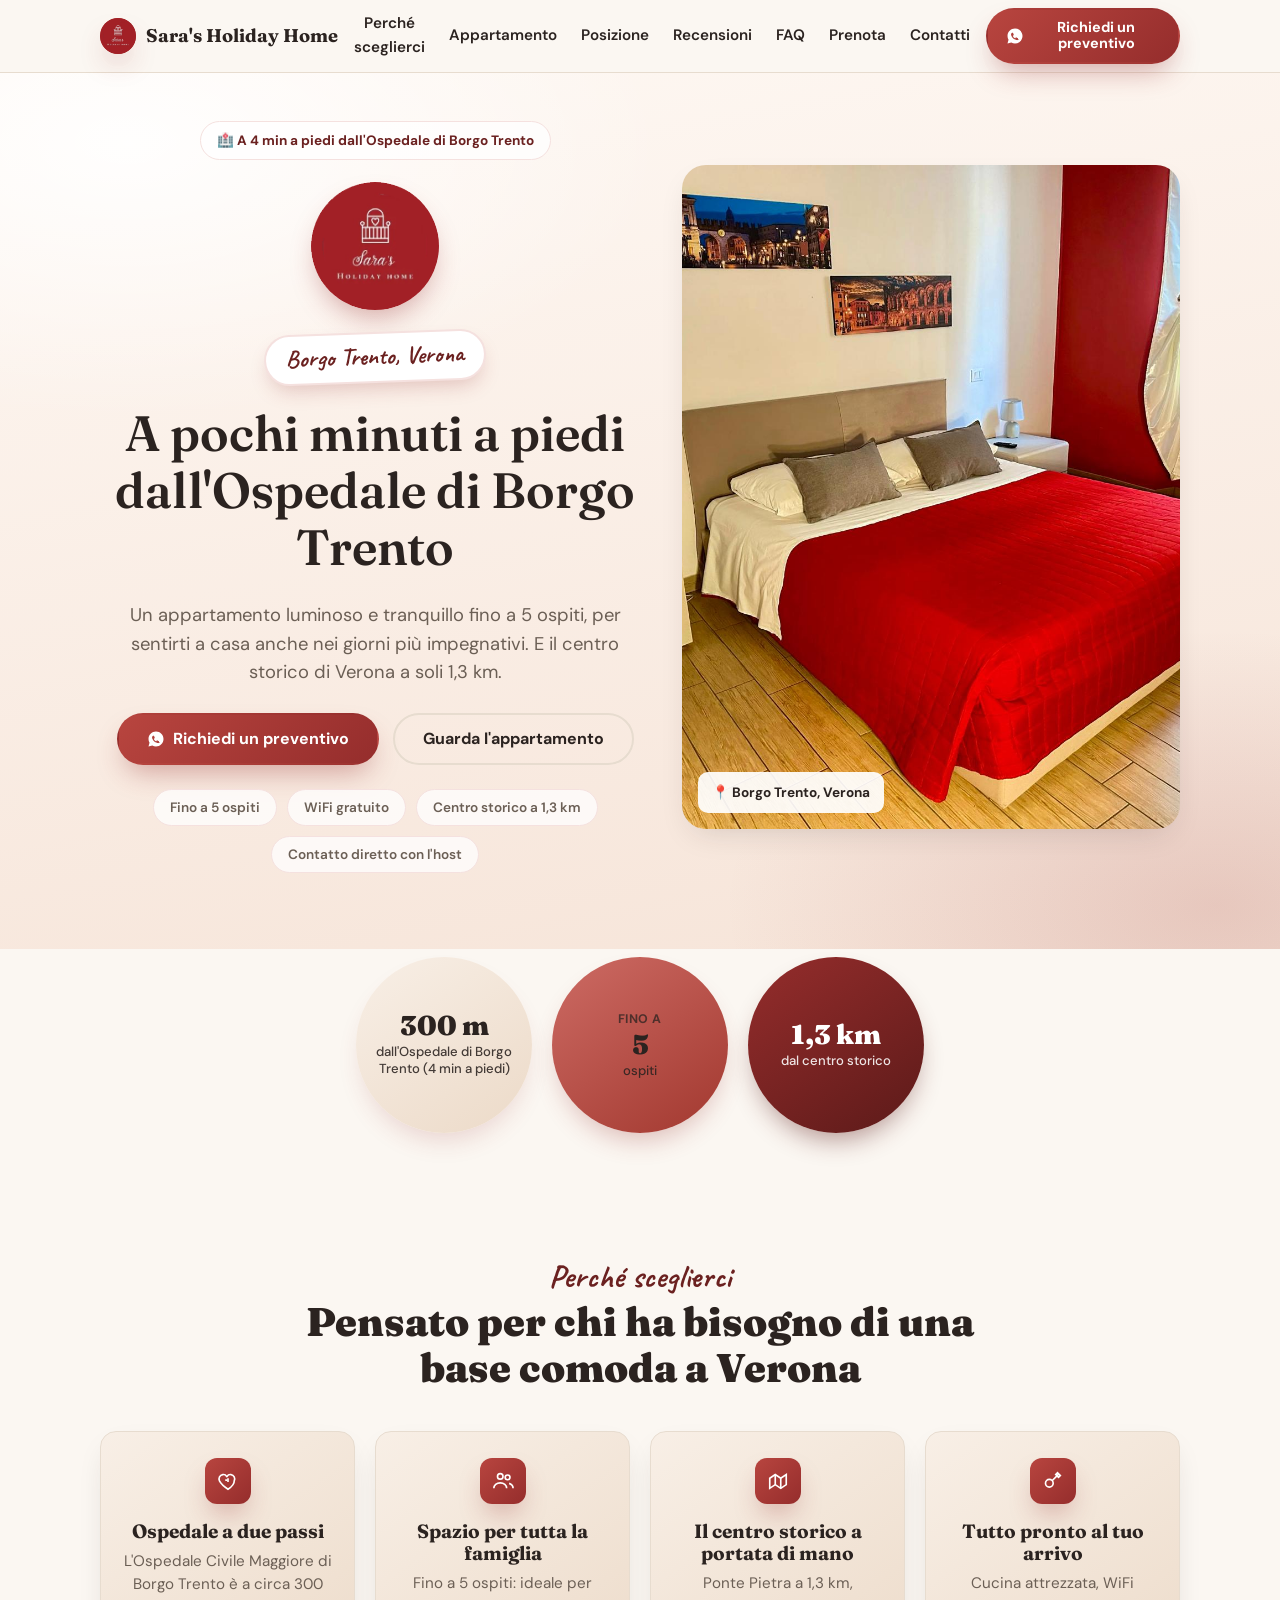
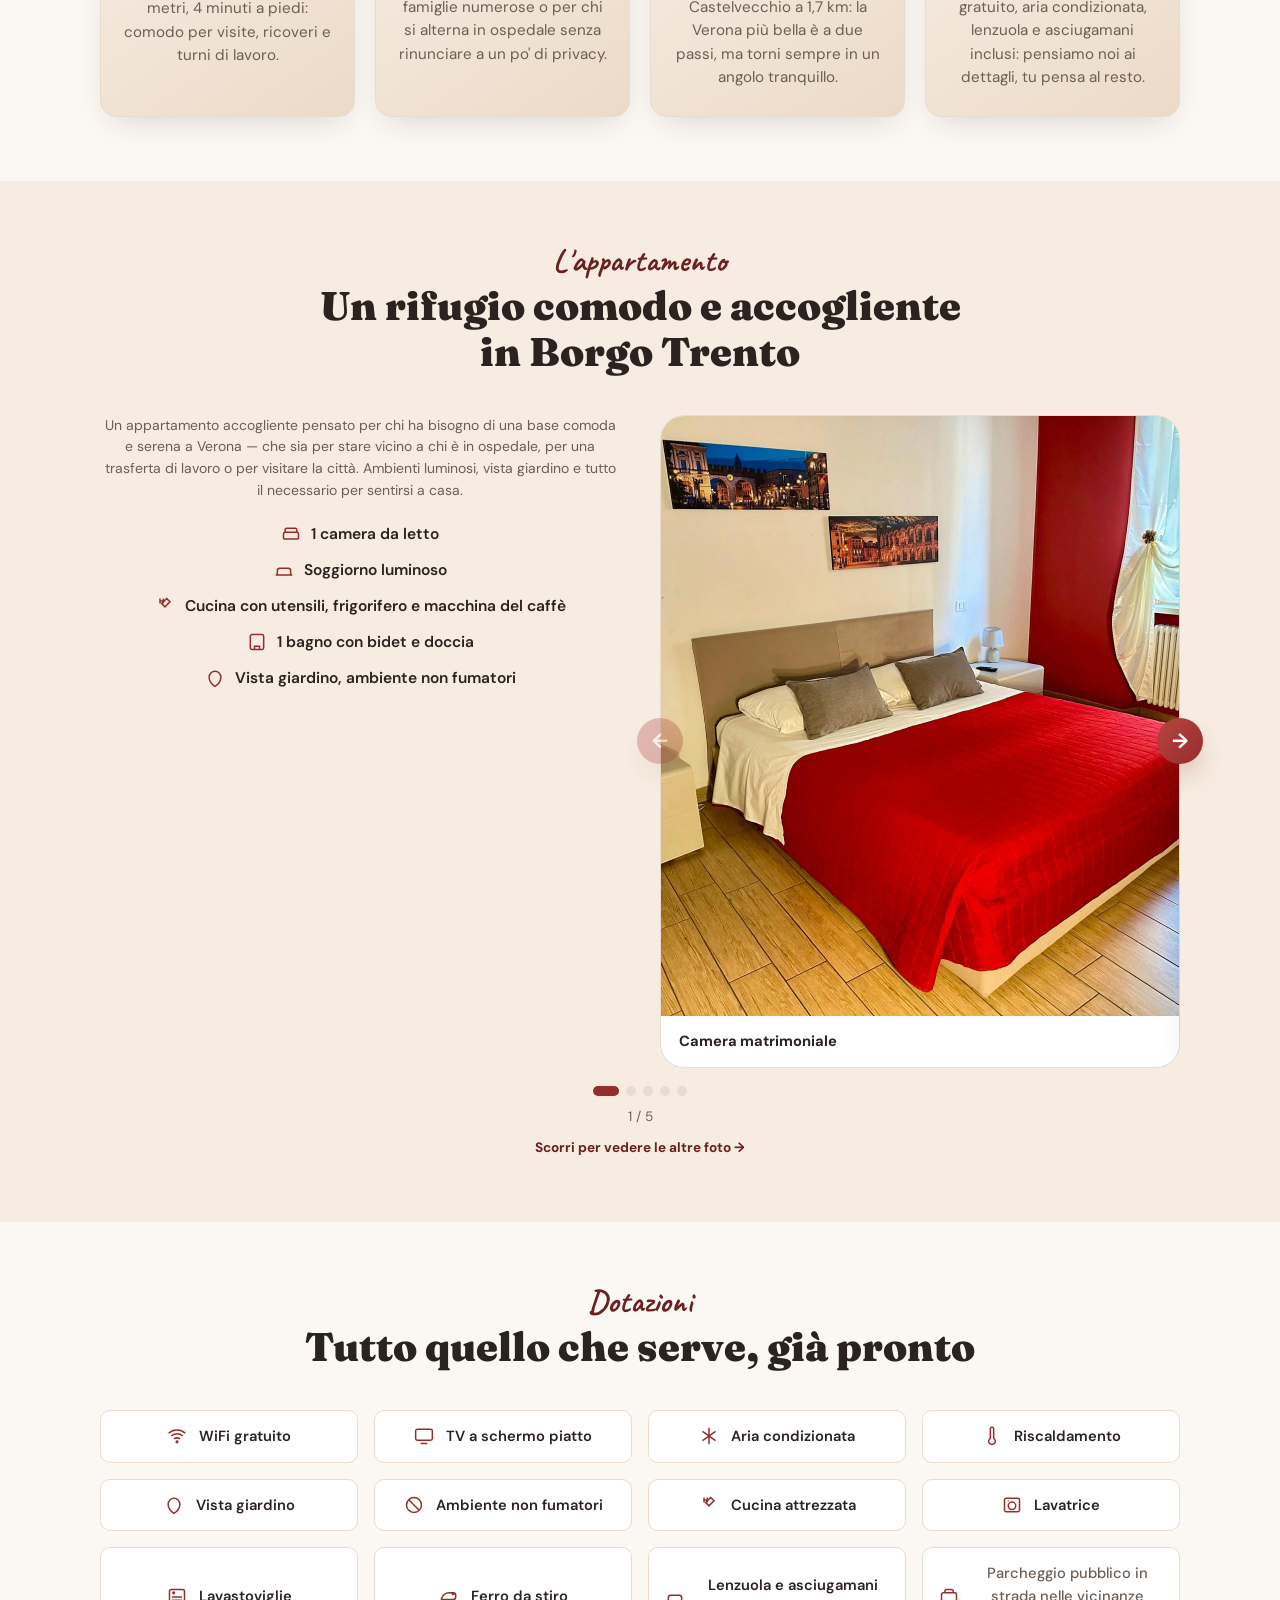
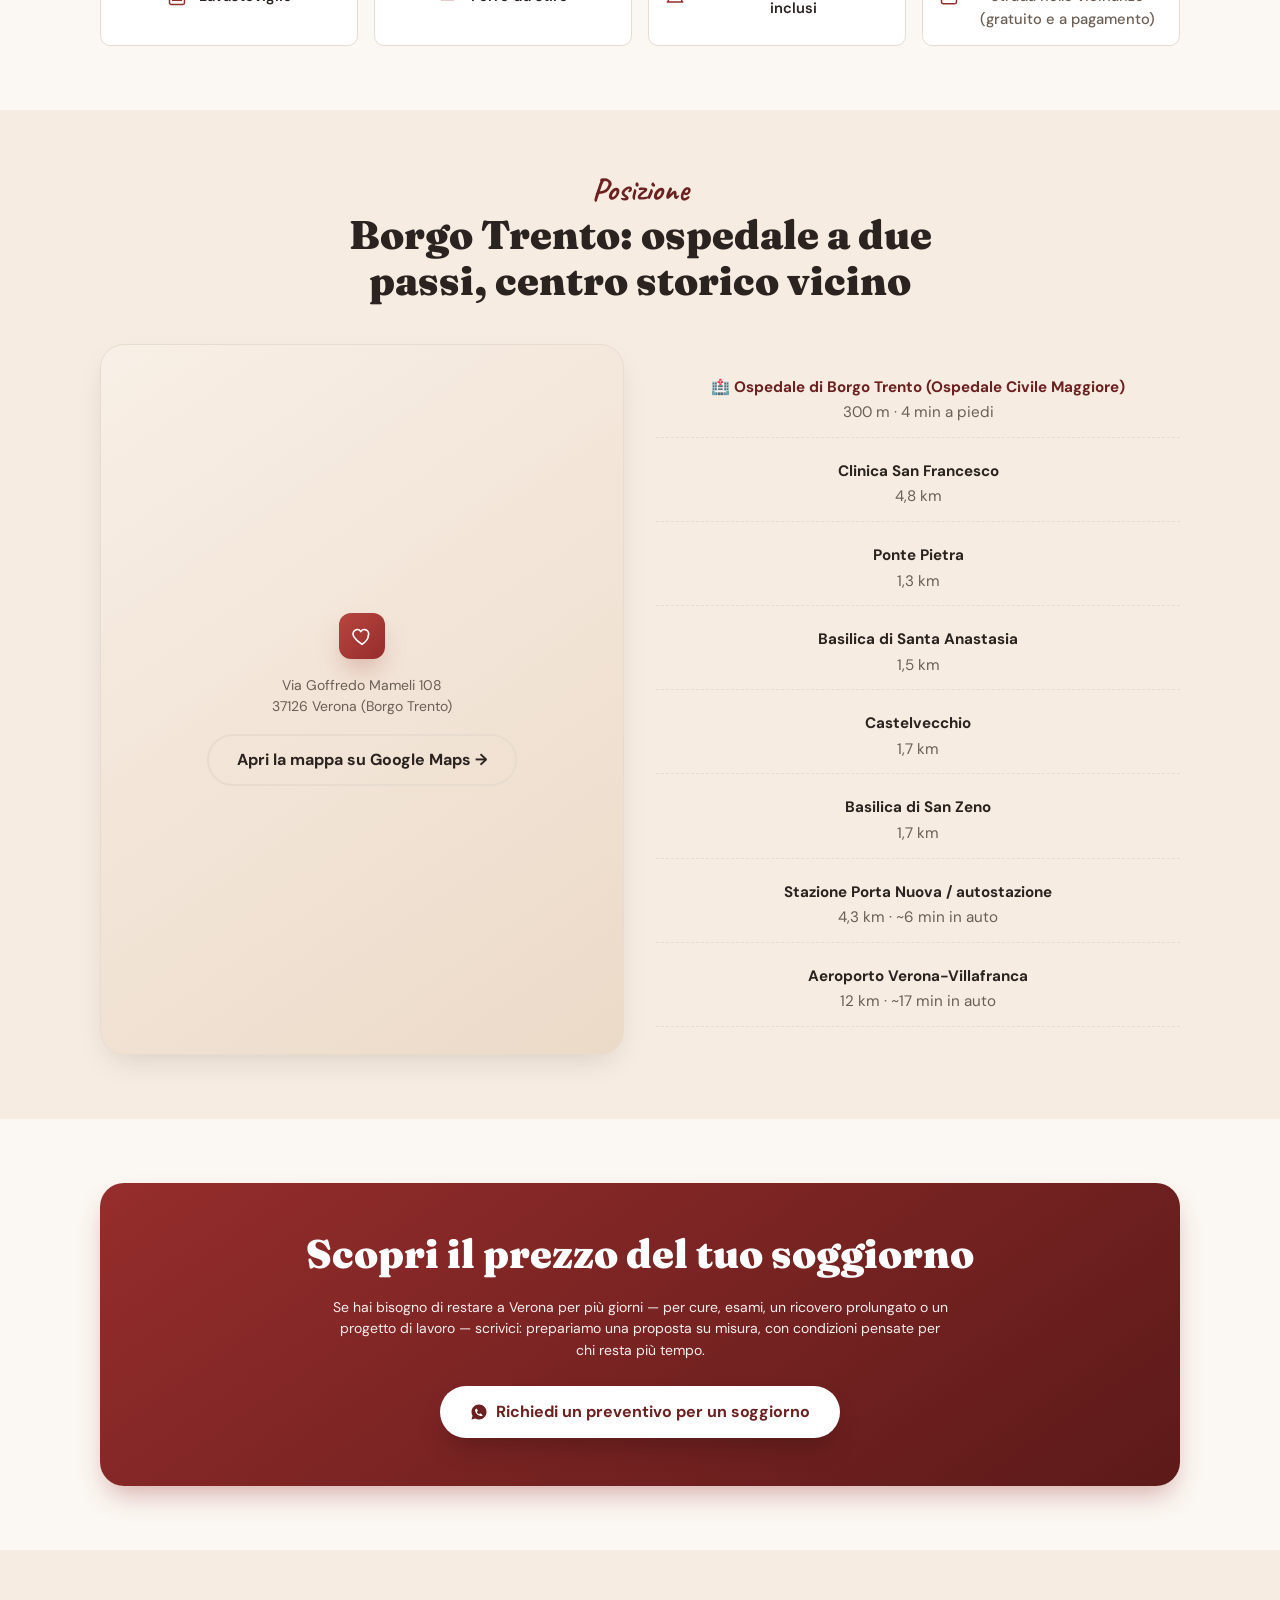
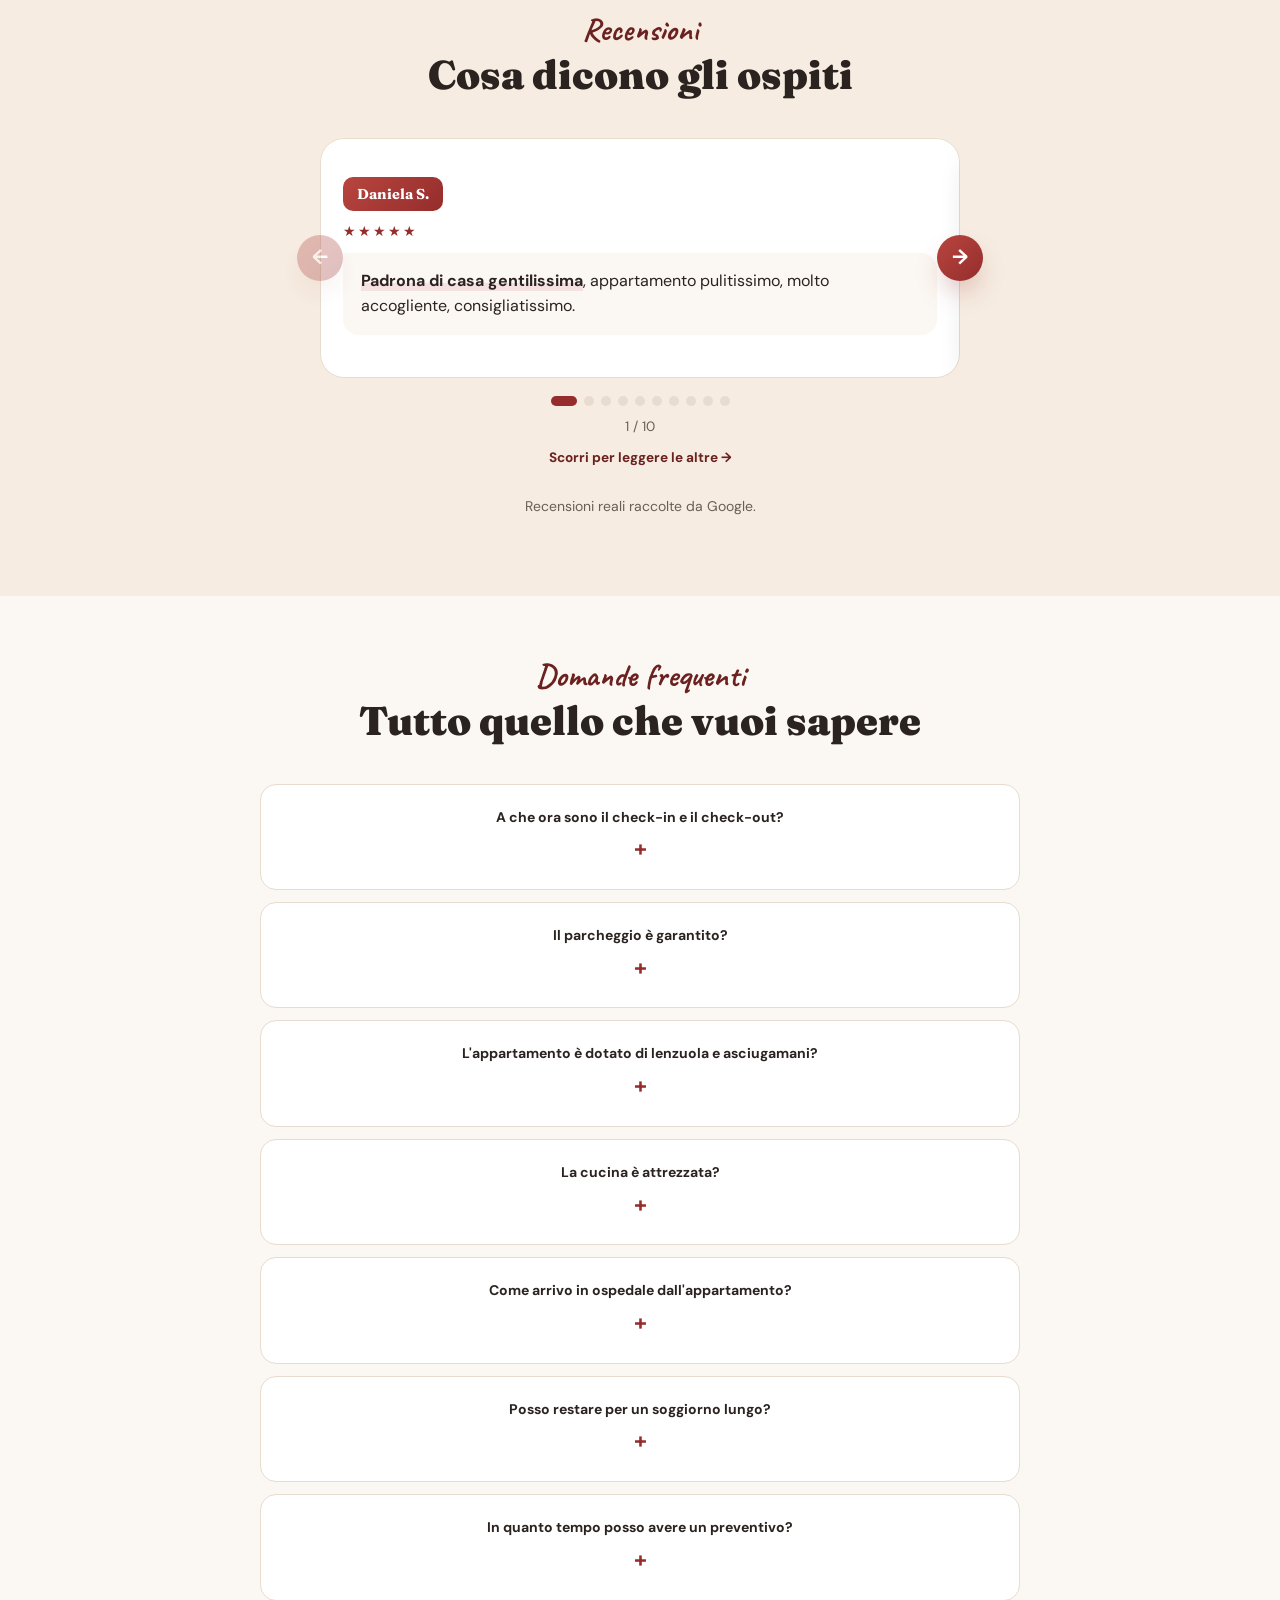
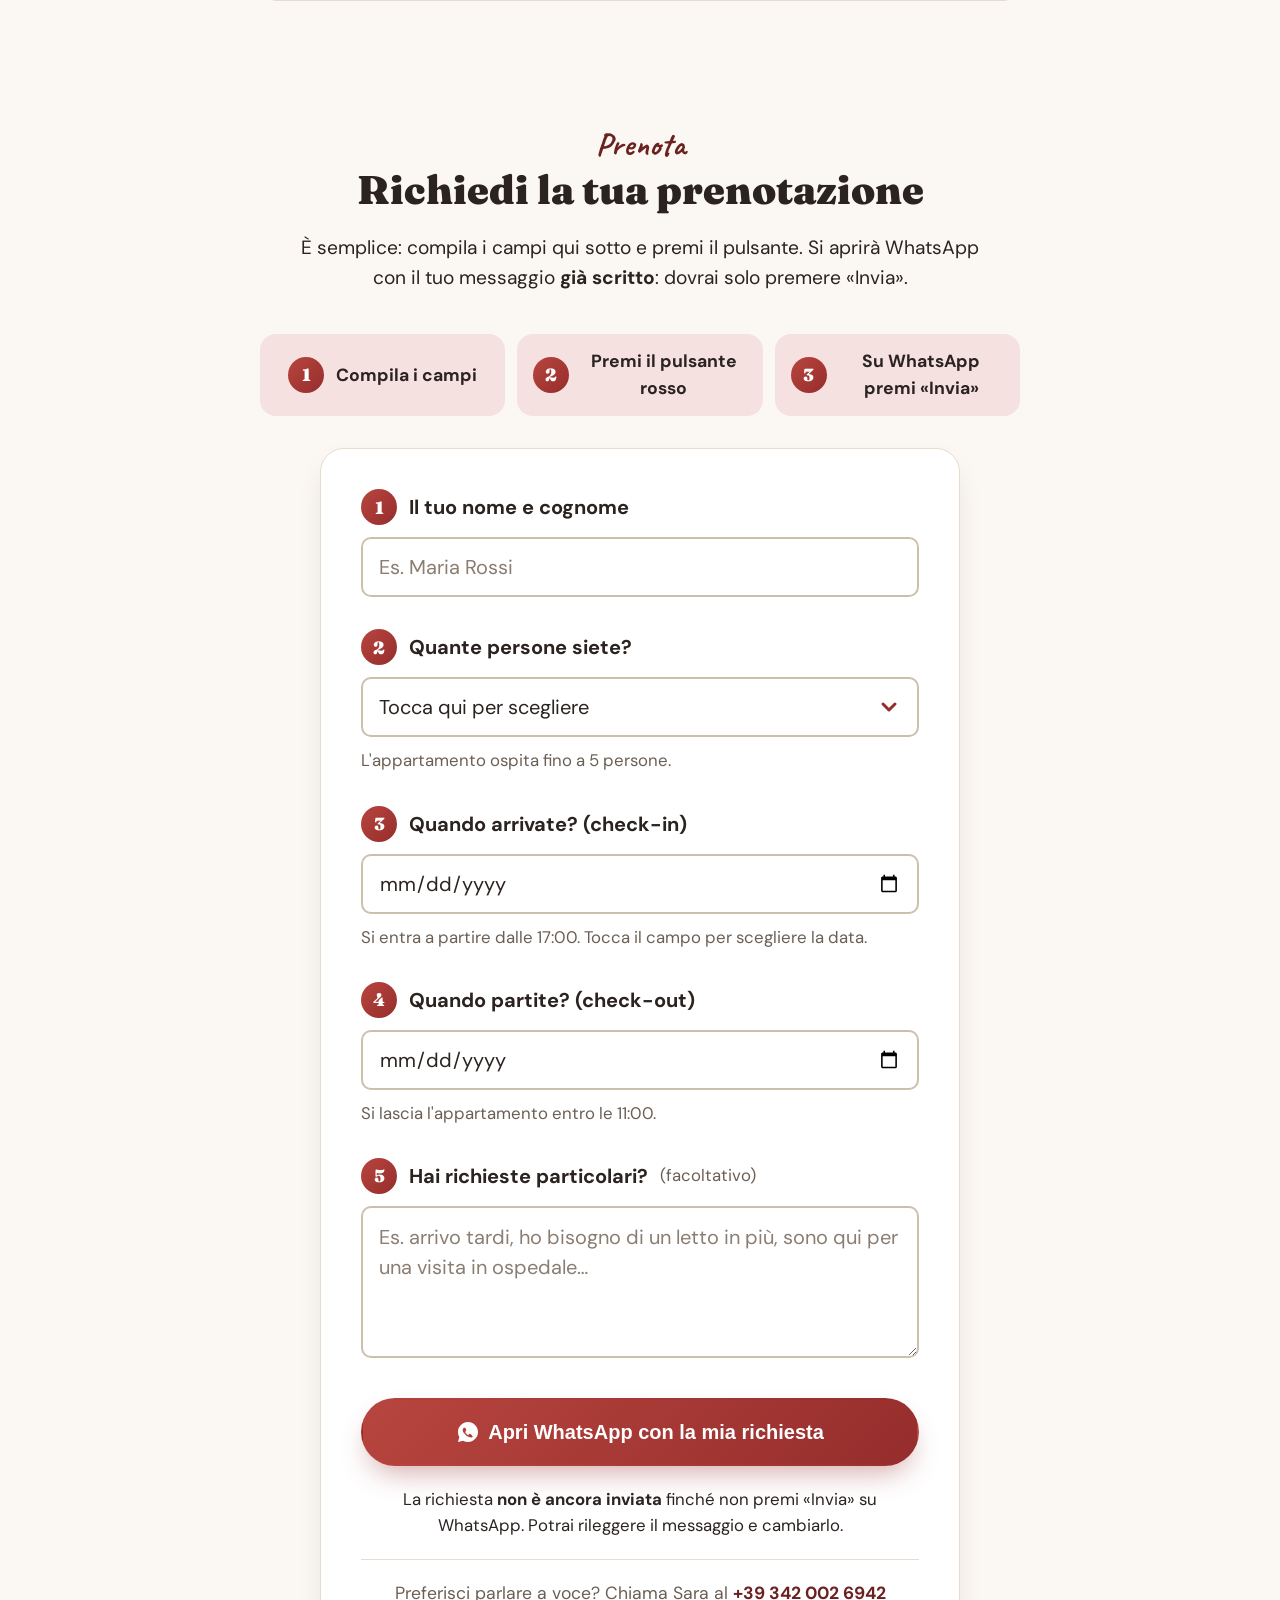
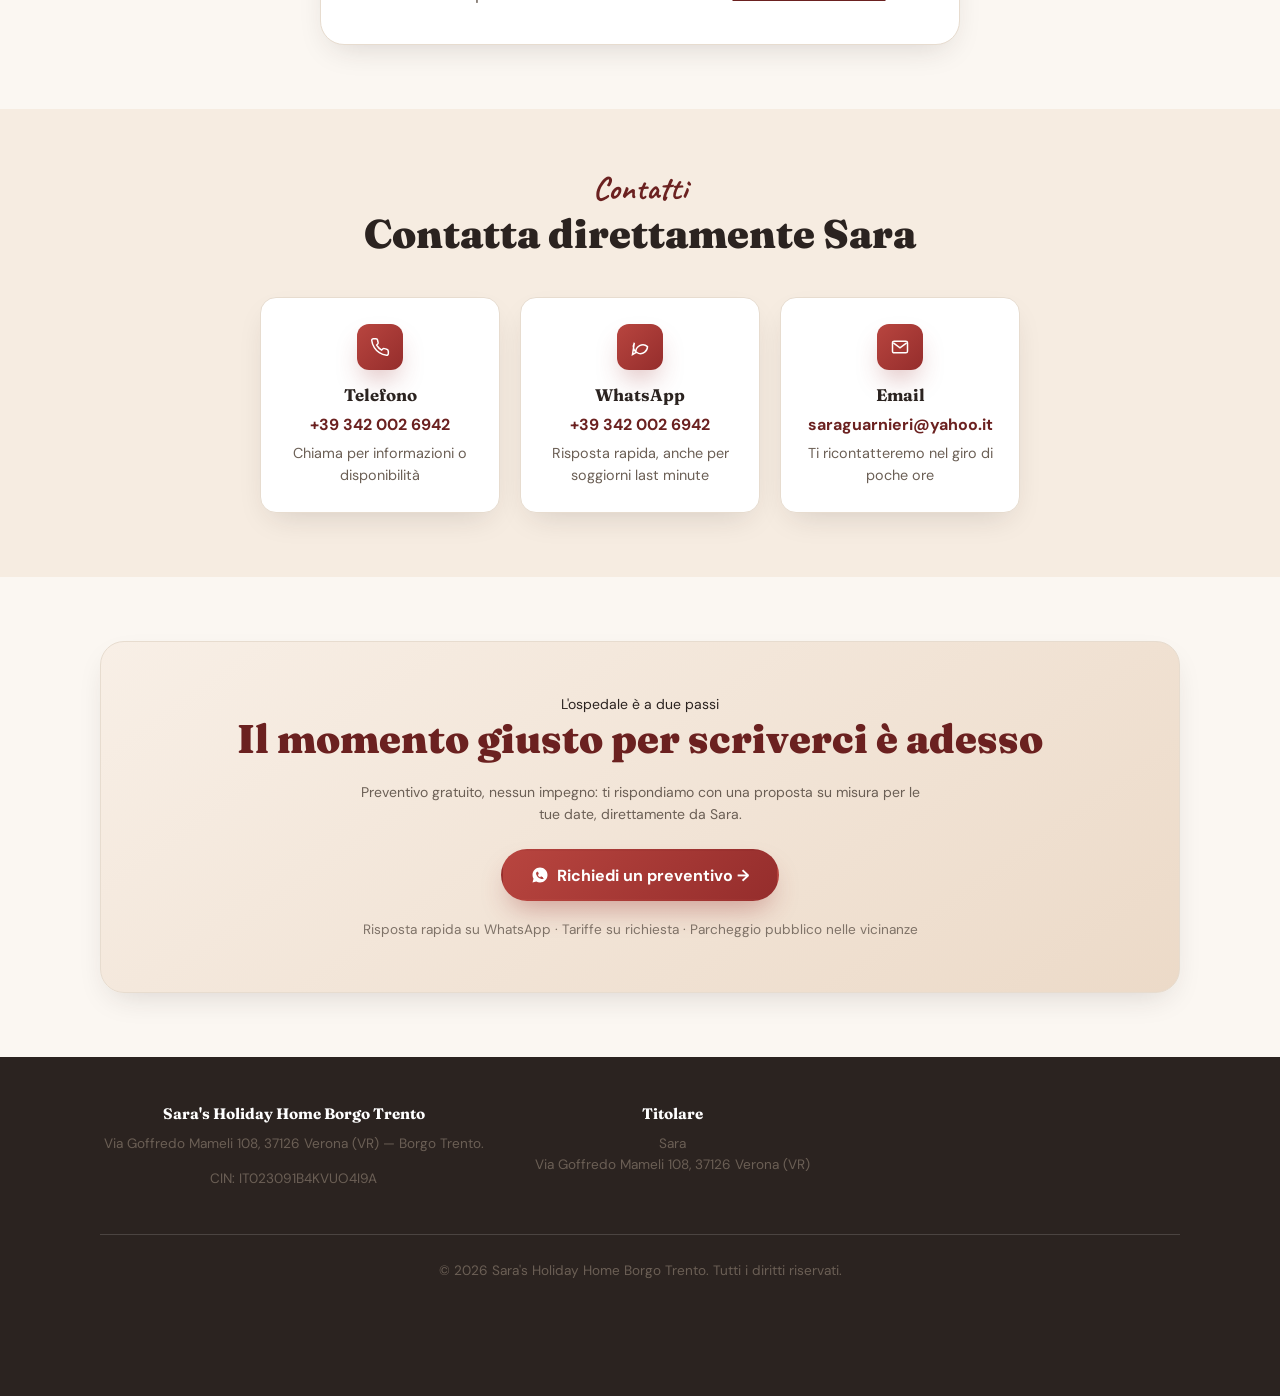
==== index.html @ 8d5ff439 "Aggiungi form di richiesta prenotazione via WhatsApp Co-Authored-By: Claude Sonnet 5.5 <noreply@anth" ====
<!doctype html><html><head><meta charset=utf8><meta name=viewport content="width=device-width,initial-scale=1,viewport-fit=cover"><style>:root{color-scheme:light;box-sizing:border-box;padding-top:env(safe-area-inset-top,0px);padding-bottom:env(safe-area-inset-bottom,0px)}html{scroll-padding-top:env(safe-area-inset-top,0px)}body{margin:0;padding:0;font:14px -apple-system,BlinkMacSystemFont,sans-serif;background:#fff;color:#000}img{max-width:100%}[hidden]:not([hidden=until-found i]){display:none!important}</style></head><body>
<meta charset="utf-8" />
<title>Sara's Holiday Home</title>
<link href="https://fonts.googleapis.com/css2?family=Fraunces:opsz,wght@9..144,600;9..144,700;9..144,900&family=Caveat:wght@600;700&family=DM+Sans:wght@400;500;700&display=swap" rel="stylesheet" />
<link rel="stylesheet" href="css/style.css" />
<link rel="icon" href="images/logo-sara.png" />

<a class="skip-link visually-hidden" href="#main">Vai al contenuto principale</a>

<header class="site-header">
  <div class="container">
    <a class="brand" href="#top">
      <span class="brand-mark"><img src="images/logo-sara.png" alt="" /></span>
      Sara's Holiday Home
    </a>
    <nav class="nav-links" data-nav-menu aria-label="Sezioni principali">
      <a href="#perche">Perché sceglierci</a>
      <a href="#appartamento">Appartamento</a>
      <a href="#posizione">Posizione</a>
      <a href="#recensioni">Recensioni</a>
      <a href="#faq">FAQ</a>
      <a href="#prenota">Prenota</a>
      <a href="#contatti">Contatti</a>
    </nav>
    <div class="header-actions">
      <a class="btn btn-primary" href="#prenota"><svg class="wa-icon" width="18" height="18" viewBox="0 0 24 24" fill="currentColor" aria-hidden="true"><path d="M12 2C6.48 2 2 6.48 2 12c0 1.85.5 3.58 1.36 5.07L2 22l5.07-1.33A9.93 9.93 0 0 0 12 22c5.52 0 10-4.48 10-10S17.52 2 12 2Zm5.2 14.2c-.22.62-1.28 1.2-1.77 1.27-.45.07-1.02.1-1.65-.1-.38-.12-.87-.28-1.5-.55-2.63-1.14-4.35-3.78-4.48-3.96-.13-.18-1.07-1.42-1.07-2.71 0-1.29.68-1.92.92-2.18.24-.26.52-.32.7-.32h.5c.16 0 .38-.02.58.46.22.52.75 1.83.82 1.96.07.13.11.28.02.45-.36.7-.73.98-.95 1.22-.2.22-.24.35-.09.6.7 1.3 1.5 2.02 2.68 2.6.2.1.32.08.46-.06.17-.18.62-.68.8-.92.17-.24.34-.2.57-.12.23.08 1.48.7 1.73.83.25.13.42.19.48.3.06.11.06.62-.16 1.23Z"/></svg><span class="btn-label"> Richiedi un preventivo</span></a>
    </div>
  </div>
</header>

<main id="main">

  <!-- HERO -->
  <section class="hero" id="top">
    <div class="container hero-grid">
      <div class="hero-copy">
        <span class="badge">🏥 A 4 min a piedi dall'Ospedale di Borgo Trento</span>
        <img class="hero-logo" src="images/logo-sara.png" alt="Sara's Holiday Home" width="128" height="128" />
        <span class="script-tag">Borgo Trento, Verona</span>
        <h1>A pochi minuti a piedi dall'Ospedale di Borgo Trento</h1>
        <p class="lead">Un appartamento luminoso e tranquillo fino a 5 ospiti, per sentirti a casa anche nei giorni più impegnativi. E il centro storico di Verona a soli 1,3 km.</p>
        <div class="hero-cta">
          <a class="btn btn-primary" href="#prenota">
            <svg class="wa-icon" width="18" height="18" viewBox="0 0 24 24" fill="currentColor" aria-hidden="true"><path d="M12 2C6.48 2 2 6.48 2 12c0 1.85.5 3.58 1.36 5.07L2 22l5.07-1.33A9.93 9.93 0 0 0 12 22c5.52 0 10-4.48 10-10S17.52 2 12 2Zm5.2 14.2c-.22.62-1.28 1.2-1.77 1.27-.45.07-1.02.1-1.65-.1-.38-.12-.87-.28-1.5-.55-2.63-1.14-4.35-3.78-4.48-3.96-.13-.18-1.07-1.42-1.07-2.71 0-1.29.68-1.92.92-2.18.24-.26.52-.32.7-.32h.5c.16 0 .38-.02.58.46.22.52.75 1.83.82 1.96.07.13.11.28.02.45-.36.7-.73.98-.95 1.22-.2.22-.24.35-.09.6.7 1.3 1.5 2.02 2.68 2.6.2.1.32.08.46-.06.17-.18.62-.68.8-.92.17-.24.34-.2.57-.12.23.08 1.48.7 1.73.83.25.13.42.19.48.3.06.11.06.62-.16 1.23Z"/></svg>
            Richiedi un preventivo
          </a>
          <a class="btn btn-outline" href="#appartamento">Guarda l'appartamento</a>
        </div>
        <ul class="chips">
          <li>Fino a 5 ospiti</li>
          <li>WiFi gratuito</li>
          <li>Centro storico a 1,3 km</li>
          <li>Contatto diretto con l'host</li>
        </ul>
      </div>
      <div class="hero-media">
        <img src="images/camera-matrimoniale-rossa.jpg" alt="Camera matrimoniale luminosa dell'appartamento Sara's Holiday Home a Verona" width="900" height="1125" />
        <div class="hero-tag">📍 Borgo Trento, Verona</div>
      </div>
    </div>
  </section>

  <!-- STATISTICHE CHIAVE -->
  <section class="section" style="padding-top:0">
    <div class="container">
      <div class="orbs">
        <div class="orb o1"><b>300 m</b><span>dall'Ospedale di Borgo Trento (4 min a piedi)</span></div>
        <div class="orb o2"><span class="orb-pre">Fino a</span><b>5</b><span>ospiti</span></div>
        <div class="orb o3"><b>1,3 km</b><span>dal centro storico</span></div>
      </div>
    </div>
  </section>

  <!-- PERCHÉ SCEGLIERCI -->
  <section class="section" id="perche">
    <div class="container">
      <div class="section-header">
        <span class="eyebrow">Perché sceglierci</span>
        <h2>Pensato per chi ha bisogno di una base comoda a Verona</h2>
      </div>
      <div class="features-grid">
        <div class="feature-card">
          <div class="feature-icon" aria-hidden="true">
            <svg width="22" height="22" viewBox="0 0 24 24" fill="none" stroke="currentColor" stroke-width="1.8"><path d="M12 21s-7-4.6-9.3-9.1C1.3 8.8 3 5.5 6.3 5c2-.3 3.5.8 4.2 2 .1.2.4.2.5 0 .7-1.2 2.2-2.3 4.2-2 3.3.5 5 3.8 3.6 6.9C19 16.4 12 21 12 21Z"/><path d="M9 11h2m1-2v4"/></svg>
          </div>
          <h3>Ospedale a due passi</h3>
          <p>L'Ospedale Civile Maggiore di Borgo Trento è a circa 300 metri, 4 minuti a piedi: comodo per visite, ricoveri e turni di lavoro.</p>
        </div>
        <div class="feature-card">
          <div class="feature-icon" aria-hidden="true">
            <svg width="22" height="22" viewBox="0 0 24 24" fill="none" stroke="currentColor" stroke-width="1.8"><circle cx="9" cy="7" r="3"/><path d="M2 20c0-3.3 3-6 7-6s7 2.7 7 6"/><circle cx="17" cy="8" r="2.6"/><path d="M23 20c0-2.5-1.8-4.6-4.3-5.4"/></svg>
          </div>
          <h3>Spazio per tutta la famiglia</h3>
          <p>Fino a 5 ospiti: ideale per famiglie numerose o per chi si alterna in ospedale senza rinunciare a un po' di privacy.</p>
        </div>
        <div class="feature-card">
          <div class="feature-icon" aria-hidden="true">
            <svg width="22" height="22" viewBox="0 0 24 24" fill="none" stroke="currentColor" stroke-width="1.8"><path d="M3 20V9l6-4 6 4 6-4v11l-6 4-6-4-6 4Z"/><path d="M9 5v11M15 9v11"/></svg>
          </div>
          <h3>Il centro storico a portata di mano</h3>
          <p>Ponte Pietra a 1,3 km, Castelvecchio a 1,7 km: la Verona più bella è a due passi, ma torni sempre in un angolo tranquillo.</p>
        </div>
        <div class="feature-card">
          <div class="feature-icon" aria-hidden="true">
            <svg width="22" height="22" viewBox="0 0 24 24" fill="none" stroke="currentColor" stroke-width="1.8"><circle cx="8" cy="14.5" r="4.2"/><path d="M11 11.7 18.5 4.2M17 3l3 3-2 2-3-3Z"/></svg>
          </div>
          <h3>Tutto pronto al tuo arrivo</h3>
          <p>Cucina attrezzata, WiFi gratuito, aria condizionata, lenzuola e asciugamani inclusi: pensiamo noi ai dettagli, tu pensa al resto.</p>
        </div>
      </div>
    </div>
  </section>

  <!-- APPARTAMENTO -->
  <section class="section section-alt" id="appartamento">
    <div class="container">
      <div class="section-header">
        <span class="eyebrow">L'appartamento</span>
        <h2>Un rifugio comodo e accogliente in Borgo Trento</h2>
      </div>
      <div class="apartment-grid">
        <div>
          <p>Un appartamento accogliente pensato per chi ha bisogno di una base comoda e serena a Verona — che sia per stare vicino a chi è in ospedale, per una trasferta di lavoro o per visitare la città. Ambienti luminosi, vista giardino e tutto il necessario per sentirsi a casa.</p>
          <ul class="spaces-list">
            <li><svg width="20" height="20" viewBox="0 0 24 24" fill="none" stroke="currentColor" stroke-width="1.8"><path d="M3 18v-6a2 2 0 0 1 2-2h14a2 2 0 0 1 2 2v6M3 18h18M5 10V7a2 2 0 0 1 2-2h10a2 2 0 0 1 2 2v3"/></svg> 1 camera da letto</li>
            <li><svg width="20" height="20" viewBox="0 0 24 24" fill="none" stroke="currentColor" stroke-width="1.8"><path d="M4 18v-5a3 3 0 0 1 3-3h10a3 3 0 0 1 3 3v5M2 18h20"/></svg> Soggiorno luminoso</li>
            <li><svg width="20" height="20" viewBox="0 0 24 24" fill="none" stroke="currentColor" stroke-width="1.8"><path d="M6 3v6M10 3v6M6 6h4M14 3l4 4-6 6-4-4Z"/></svg> Cucina con utensili, frigorifero e macchina del caffè</li>
            <li><svg width="20" height="20" viewBox="0 0 24 24" fill="none" stroke="currentColor" stroke-width="1.8"><rect x="4" y="3" width="16" height="18" rx="2"/><path d="M9 21v-4h6v4"/></svg> 1 bagno con bidet e doccia</li>
            <li><svg width="20" height="20" viewBox="0 0 24 24" fill="none" stroke="currentColor" stroke-width="1.8"><path d="M12 22s7-4.5 7-11a7 7 0 1 0-14 0c0 6.5 7 11 7 11Z"/></svg> Vista giardino, ambiente non fumatori</li>
          </ul>
        </div>
        <div class="car" id="photo-car">
          <button class="arrow prev" type="button" aria-label="Foto precedente">←</button>
          <div class="track" id="photo-track" tabindex="0" aria-label="Foto dell'appartamento">
            <figure class="photo-slide">
              <img src="images/camera-matrimoniale-rossa.jpg" alt="Camera matrimoniale luminosa" width="800" height="600" loading="lazy" />
              <figcaption>Camera matrimoniale</figcaption>
            </figure>
            <figure class="photo-slide">
              <img src="images/soggiorno-cucina.jpg" alt="Soggiorno con divano letto apribile" width="800" height="600" loading="lazy" />
              <figcaption>Soggiorno con divano letto</figcaption>
            </figure>
            <figure class="photo-slide">
              <img src="images/camera-doppia-vista-giardino.jpg" alt="Camera con letto matrimoniale e letto singolo, vista giardino" width="800" height="600" loading="lazy" />
              <figcaption>Camera con vista giardino</figcaption>
            </figure>
            <figure class="photo-slide">
              <img src="images/monolocale-soggiorno-letto.jpg" alt="Zona soggiorno con divano letto e angolo cottura" width="800" height="600" loading="lazy" />
              <figcaption>Zona living</figcaption>
            </figure>
            <figure class="photo-slide">
              <img src="images/bagno-lavatrice.jpg" alt="Bagno con doccia, bidet e lavatrice" width="800" height="600" loading="lazy" />
              <figcaption>Bagno con lavatrice</figcaption>
            </figure>
          </div>
          <button class="arrow next" type="button" aria-label="Foto successiva">→</button>
        </div>
      </div>
      <div class="car-foot">
        <div class="dots" id="photo-dots"></div>
        <span class="count" id="photo-count">1 / 5</span>
        <span class="swipe">Scorri per vedere le altre foto →</span>
      </div>
    </div>
  </section>

  <!-- DOTAZIONI -->
  <section class="section" id="dotazioni">
    <div class="container">
      <div class="section-header">
        <span class="eyebrow">Dotazioni</span>
        <h2>Tutto quello che serve, già pronto</h2>
      </div>
      <div class="amenities-grid">
        <div class="amenity"><svg width="20" height="20" viewBox="0 0 24 24" fill="none" stroke="currentColor" stroke-width="1.8"><path d="M2 8.5a15 15 0 0 1 20 0M5 12a10.5 10.5 0 0 1 14 0M8.5 15.5a6 6 0 0 1 7 0"/><circle cx="12" cy="19" r="1"/></svg> WiFi gratuito</div>
        <div class="amenity"><svg width="20" height="20" viewBox="0 0 24 24" fill="none" stroke="currentColor" stroke-width="1.8"><rect x="2" y="4" width="20" height="13" rx="2"/><path d="M8 21h8"/></svg> TV a schermo piatto</div>
        <div class="amenity"><svg width="20" height="20" viewBox="0 0 24 24" fill="none" stroke="currentColor" stroke-width="1.8"><path d="M12 2v20M4.2 6.5l15.6 11M19.8 6.5 4.2 17.5"/></svg> Aria condizionata</div>
        <div class="amenity"><svg width="20" height="20" viewBox="0 0 24 24" fill="none" stroke="currentColor" stroke-width="1.8"><path d="M14 14.76V3.5a2 2 0 0 0-4 0v11.26a4 4 0 1 0 4 0Z"/></svg> Riscaldamento</div>
        <div class="amenity"><svg width="20" height="20" viewBox="0 0 24 24" fill="none" stroke="currentColor" stroke-width="1.8"><path d="M12 22s7-4.5 7-11a7 7 0 1 0-14 0c0 6.5 7 11 7 11Z"/></svg> Vista giardino</div>
        <div class="amenity"><svg width="20" height="20" viewBox="0 0 24 24" fill="none" stroke="currentColor" stroke-width="1.8"><circle cx="12" cy="12" r="9"/><path d="M6 6l12 12"/></svg> Ambiente non fumatori</div>
        <div class="amenity"><svg width="20" height="20" viewBox="0 0 24 24" fill="none" stroke="currentColor" stroke-width="1.8"><path d="M6 3v6M10 3v6M6 6h4M14 3l4 4-6 6-4-4Z"/></svg> Cucina attrezzata</div>
        <div class="amenity"><svg width="20" height="20" viewBox="0 0 24 24" fill="none" stroke="currentColor" stroke-width="1.8"><rect x="3" y="4" width="18" height="16" rx="2"/><circle cx="12" cy="13" r="4.5"/><path d="M7 7h1"/></svg> Lavatrice</div>
        <div class="amenity"><svg width="20" height="20" viewBox="0 0 24 24" fill="none" stroke="currentColor" stroke-width="1.8"><rect x="3" y="3" width="18" height="18" rx="2"/><circle cx="8" cy="7" r="1"/><path d="M6 12h12M6 16h12"/></svg> Lavastoviglie</div>
        <div class="amenity"><svg width="20" height="20" viewBox="0 0 24 24" fill="none" stroke="currentColor" stroke-width="1.8"><path d="M3 16c0-4 3-9 9-9h5a3 3 0 0 1 3 3v2a3 3 0 0 1-3 3H5a2 2 0 0 1-2-2Z"/><circle cx="17" cy="8" r="1"/><path d="M9 19h.01M15 19h.01"/></svg> Ferro da stiro</div>
        <div class="amenity"><svg width="20" height="20" viewBox="0 0 24 24" fill="none" stroke="currentColor" stroke-width="1.8"><path d="M4 18v-5a3 3 0 0 1 3-3h10a3 3 0 0 1 3 3v5M2 18h20"/></svg> Lenzuola e asciugamani inclusi</div>
        <div class="amenity note"><svg width="20" height="20" viewBox="0 0 24 24" fill="none" stroke="currentColor" stroke-width="1.8"><rect x="3" y="7" width="18" height="13" rx="2"/><path d="M7 7V5a2 2 0 0 1 2-2h6a2 2 0 0 1 2 2v2"/></svg> Parcheggio pubblico in strada nelle vicinanze (gratuito e a pagamento)</div>
      </div>
    </div>
  </section>

  <!-- POSIZIONE -->
  <section class="section section-alt" id="posizione">
    <div class="container">
      <div class="section-header">
        <span class="eyebrow">Posizione</span>
        <h2>Borgo Trento: ospedale a due passi, centro storico vicino</h2>
      </div>
      <div class="location-grid">
        <div class="map-embed" style="display:flex;align-items:center;justify-content:center;min-height:280px;padding:32px 24px;text-align:center;background:var(--grad-card);">
          <div>
            <div class="feature-icon" style="margin:0 auto 16px;">
              <svg width="22" height="22" viewBox="0 0 24 24" fill="none" stroke="currentColor" stroke-width="1.8"><path d="M12 21s-7-4.6-9.3-9.1C1.3 8.8 3 5.5 6.3 5c2-.3 3.5.8 4.2 2 .1.2.4.2.5 0 .7-1.2 2.2-2.3 4.2-2 3.3.5 5 3.8 3.6 6.9C19 16.4 12 21 12 21Z"/></svg>
            </div>
            <p style="margin-bottom:16px;">Via Goffredo Mameli 108<br/>37126 Verona (Borgo Trento)</p>
            <a class="btn btn-outline" href="https://www.google.com/maps?q=Via+Goffredo+Mameli+108,+37126+Verona" target="_blank" rel="noopener">Apri la mappa su Google Maps →</a>
          </div>
        </div>
        <div>
          <ul class="distance-list">
            <li class="highlight"><strong>🏥 Ospedale di Borgo Trento (Ospedale Civile Maggiore)</strong> <span>300 m · 4 min a piedi</span></li>
            <li><strong>Clinica San Francesco</strong> <span>4,8 km</span></li>
            <li><strong>Ponte Pietra</strong> <span>1,3 km</span></li>
            <li><strong>Basilica di Santa Anastasia</strong> <span>1,5 km</span></li>
            <li><strong>Castelvecchio</strong> <span>1,7 km</span></li>
            <li><strong>Basilica di San Zeno</strong> <span>1,7 km</span></li>
            <li><strong>Stazione Porta Nuova / autostazione</strong> <span>4,3 km · ~6 min in auto</span></li>
            <li><strong>Aeroporto Verona-Villafranca</strong> <span>12 km · ~17 min in auto</span></li>
          </ul>
        </div>
      </div>
    </div>
  </section>

  <!-- SOGGIORNI LUNGHI -->
  <section class="section" id="soggiorni-lunghi">
    <div class="container">
      <div class="longstay">
        <h2>Scopri il prezzo del tuo soggiorno</h2>
        <p>Se hai bisogno di restare a Verona per più giorni — per cure, esami, un ricovero prolungato o un progetto di lavoro — scrivici: prepariamo una proposta su misura, con condizioni pensate per chi resta più tempo.</p>
        <a class="btn btn-primary" href="#prenota"><svg class="wa-icon" width="18" height="18" viewBox="0 0 24 24" fill="currentColor" aria-hidden="true"><path d="M12 2C6.48 2 2 6.48 2 12c0 1.85.5 3.58 1.36 5.07L2 22l5.07-1.33A9.93 9.93 0 0 0 12 22c5.52 0 10-4.48 10-10S17.52 2 12 2Zm5.2 14.2c-.22.62-1.28 1.2-1.77 1.27-.45.07-1.02.1-1.65-.1-.38-.12-.87-.28-1.5-.55-2.63-1.14-4.35-3.78-4.48-3.96-.13-.18-1.07-1.42-1.07-2.71 0-1.29.68-1.92.92-2.18.24-.26.52-.32.7-.32h.5c.16 0 .38-.02.58.46.22.52.75 1.83.82 1.96.07.13.11.28.02.45-.36.7-.73.98-.95 1.22-.2.22-.24.35-.09.6.7 1.3 1.5 2.02 2.68 2.6.2.1.32.08.46-.06.17-.18.62-.68.8-.92.17-.24.34-.2.57-.12.23.08 1.48.7 1.73.83.25.13.42.19.48.3.06.11.06.62-.16 1.23Z"/></svg> Richiedi un preventivo per un soggiorno</a>
      </div>
    </div>
  </section>

  <!-- RECENSIONI -->
  <section class="section section-alt" id="recensioni">
    <div class="container">
      <div class="section-header">
        <span class="eyebrow">Recensioni</span>
        <h2>Cosa dicono gli ospiti</h2>
      </div>
      <div class="car" id="car">
        <button class="arrow prev" type="button" aria-label="Recensione precedente">←</button>
        <div class="track" id="track" tabindex="0" aria-label="Recensioni">
          <figure class="rev" role="group" aria-roledescription="recensione" aria-label="1 di 10">
            <span class="review-name">Daniela S.</span>
            <div class="stars" aria-hidden="true">★★★★★</div>
            <blockquote><mark>Padrona di casa gentilissima</mark>, appartamento pulitissimo, molto accogliente, consigliatissimo.</blockquote>
          </figure>
          <figure class="rev" role="group" aria-roledescription="recensione" aria-label="2 di 10">
            <span class="review-name">Szymon G.</span>
            <div class="stars" aria-hidden="true">★★★★★</div>
            <blockquote>L'appartamento è spazioso, pulito e luminoso. La cucina è <mark>ben attrezzata</mark> con tutto il necessario per cucinare e mangiare. La posizione è perfetta: ha una deliziosa atmosfera locale…</blockquote>
          </figure>
          <figure class="rev" role="group" aria-roledescription="recensione" aria-label="3 di 10">
            <span class="review-name">Grazia R.</span>
            <div class="stars" aria-hidden="true">★★★★★</div>
            <blockquote><mark>Casa perfetta</mark>, dotata di ogni confort, situata in un'ottima posizione che con facilità ti permette di spostarti per tutta la città…</blockquote>
          </figure>
          <figure class="rev" role="group" aria-roledescription="recensione" aria-label="4 di 10">
            <span class="review-name">Alberto S.</span>
            <div class="stars" aria-hidden="true">★★★★★</div>
            <blockquote>Top, sono stato benissimo, la casa ha tutti i comfort di cui si ha bisogno in vacanza. Inoltre <mark>la disponibilità di Sara ha reso il mio soggiorno molto più agevole</mark>, anche se mi trovavo lì non…</blockquote>
          </figure>
          <figure class="rev" role="group" aria-roledescription="recensione" aria-label="5 di 10">
            <span class="review-name">Roberto P.</span>
            <div class="stars" aria-hidden="true">★★★★★</div>
            <blockquote>Appartamento molto accogliente, <mark>comodissimo per vicinanza all'ospedale</mark> Borgo Trento e per tutti i servizi raggiungibili a piedi nei dintorni. Grande disponibilità da parte della…</blockquote>
          </figure>
          <figure class="rev" role="group" aria-roledescription="recensione" aria-label="6 di 10">
            <span class="review-name">Giulia S.</span>
            <div class="stars" aria-hidden="true">★★★★★</div>
            <blockquote><mark>Ottima posizione.</mark> Appartamento nuovo e funzionale. Proprietaria molto disponibile per qualsiasi necessità o informazione.</blockquote>
          </figure>
          <figure class="rev" role="group" aria-roledescription="recensione" aria-label="7 di 10">
            <span class="review-name">Marta T.</span>
            <div class="stars" aria-hidden="true">★★★★★</div>
            <blockquote>Appartamento pulito, rinnovato, cucina funzionale, bagno grande, letto comodo, ottima posizione non molto lontano dal centro ma soprattutto <mark>molto vicina all'ospedale Borgo</mark> Trento…</blockquote>
          </figure>
          <figure class="rev" role="group" aria-roledescription="recensione" aria-label="8 di 10">
            <span class="review-name">Raffaella R.</span>
            <div class="stars" aria-hidden="true">★★★★★</div>
            <blockquote>Appartamento grande, pulito, e con tutti gli accessori necessari. Vicino al centro e ben servito da qualsiasi negozio che dovesse servire. <mark>Ottima soprattutto l'accoglienza</mark> e la…</blockquote>
          </figure>
          <figure class="rev" role="group" aria-roledescription="recensione" aria-label="9 di 10">
            <span class="review-name">Cristina T.</span>
            <div class="stars" aria-hidden="true">★★★★★</div>
            <blockquote><mark>Casetta molto carina e accogliente</mark>, ben arredata con tutti i comfort necessari, pulita e ordinata! Si trova in zona Borgo Trento, abbastanza vicina al…</blockquote>
          </figure>
          <figure class="rev" role="group" aria-roledescription="recensione" aria-label="10 di 10">
            <span class="review-name">Matteo C.</span>
            <div class="stars" aria-hidden="true">★★★★★</div>
            <blockquote>Abbiamo soggiornato, o meglio… stiamo ancora soggiornando in questo <mark>bellissimo appartamento</mark>…. Definirlo appartamento è un po' riduttivo, la descrizione perfetta sarebbe una…</blockquote>
          </figure>
        </div>
        <button class="arrow next" type="button" aria-label="Recensione successiva">→</button>
      </div>
      <div class="car-foot">
        <div class="dots" id="dots"></div>
        <span class="count" id="count">1 / 10</span>
        <span class="swipe">Scorri per leggere le altre →</span>
      </div>
      <p class="reviews-source">Recensioni reali raccolte da Google.</p>
    </div>
  </section>

  <!-- FAQ -->
  <section class="section" id="faq">
    <div class="container">
      <div class="section-header">
        <span class="eyebrow">Domande frequenti</span>
        <h2>Tutto quello che vuoi sapere</h2>
      </div>
      <div class="faq-list">
        <details class="faq-item">
          <summary>A che ora sono il check-in e il check-out?</summary>
          <p>Check-in dalle 17:00, check-out entro le 11:00.</p>
        </details>
        <details class="faq-item">
          <summary>Il parcheggio è garantito?</summary>
          <p>Il parcheggio è pubblico, in strada, nelle vicinanze dell'appartamento: sono disponibili sia posti gratuiti che a pagamento, non riservati.</p>
        </details>
        <details class="faq-item">
          <summary>L'appartamento è dotato di lenzuola e asciugamani?</summary>
          <p>Sì, lenzuola e asciugamani sono inclusi.</p>
        </details>
        <details class="faq-item">
          <summary>La cucina è attrezzata?</summary>
          <p>Sì, la cucina è attrezzata con utensili, frigorifero e macchina del caffè.</p>
        </details>
        <details class="faq-item">
          <summary>Come arrivo in ospedale dall'appartamento?</summary>
          <p>L'Ospedale Civile Maggiore di Borgo Trento è a circa 300 metri, 4 minuti a piedi.</p>
        </details>
        <details class="faq-item">
          <summary>Posso restare per un soggiorno lungo?</summary>
          <p>Sì: per soggiorni di più giorni per motivi di salute o di lavoro prepariamo una proposta su misura. Scrivici per un preventivo personalizzato.</p>
        </details>
        <details class="faq-item">
          <summary>In quanto tempo posso avere un preventivo?</summary>
          <p>Ti ricontatteremo nel giro di poche ore da quando invii la richiesta.</p>
        </details>
      </div>
    </div>
  </section>

  <!-- PRENOTA (richiesta su WhatsApp) -->
  <section class="section" id="prenota">
    <div class="container">
      <div class="section-header">
        <span class="eyebrow">Prenota</span>
        <h2>Richiedi la tua prenotazione</h2>
        <p class="booking-lead">È semplice: compila i campi qui sotto e premi il pulsante. Si aprirà WhatsApp con il tuo messaggio <strong>già scritto</strong>: dovrai solo premere «Invia».</p>
      </div>

      <ol class="booking-steps" aria-label="Come funziona">
        <li><span class="step-num" aria-hidden="true">1</span> Compila i campi</li>
        <li><span class="step-num" aria-hidden="true">2</span> Premi il pulsante rosso</li>
        <li><span class="step-num" aria-hidden="true">3</span> Su WhatsApp premi «Invia»</li>
      </ol>

      <form class="booking-form" id="booking-form" novalidate>
        <div class="field">
          <label for="bk-name"><span class="field-num" aria-hidden="true">1</span> Il tuo nome e cognome</label>
          <input type="text" id="bk-name" name="name" autocomplete="name" maxlength="80" placeholder="Es. Maria Rossi" aria-describedby="err-name" required />
          <p class="field-error" id="err-name" role="alert" hidden></p>
        </div>

        <div class="field">
          <label for="bk-guests"><span class="field-num" aria-hidden="true">2</span> Quante persone siete?</label>
          <select id="bk-guests" name="guests" aria-describedby="err-guests" required>
            <option value="">Tocca qui per scegliere</option>
            <option value="1 persona">1 persona</option>
            <option value="2 persone">2 persone</option>
            <option value="3 persone">3 persone</option>
            <option value="4 persone">4 persone</option>
            <option value="5 persone">5 persone</option>
          </select>
          <p class="field-hint">L'appartamento ospita fino a 5 persone.</p>
          <p class="field-error" id="err-guests" role="alert" hidden></p>
        </div>

        <div class="field">
          <label for="bk-checkin"><span class="field-num" aria-hidden="true">3</span> Quando arrivate? (check-in)</label>
          <input type="date" id="bk-checkin" name="checkin" aria-describedby="err-checkin" required />
          <p class="field-hint">Si entra a partire dalle 17:00. Tocca il campo per scegliere la data.</p>
          <p class="field-error" id="err-checkin" role="alert" hidden></p>
        </div>

        <div class="field">
          <label for="bk-checkout"><span class="field-num" aria-hidden="true">4</span> Quando partite? (check-out)</label>
          <input type="date" id="bk-checkout" name="checkout" aria-describedby="err-checkout" required />
          <p class="field-hint">Si lascia l'appartamento entro le 11:00.</p>
          <p class="field-error" id="err-checkout" role="alert" hidden></p>
        </div>

        <div class="field">
          <label for="bk-notes"><span class="field-num" aria-hidden="true">5</span> Hai richieste particolari? <span class="optional">(facoltativo)</span></label>
          <textarea id="bk-notes" name="notes" rows="4" maxlength="500" placeholder="Es. arrivo tardi, ho bisogno di un letto in più, sono qui per una visita in ospedale…"></textarea>
        </div>

        <button type="submit" class="btn btn-primary btn-block booking-submit">
          <svg class="wa-icon" width="24" height="24" viewBox="0 0 24 24" fill="currentColor" aria-hidden="true"><path d="M12 2C6.48 2 2 6.48 2 12c0 1.85.5 3.58 1.36 5.07L2 22l5.07-1.33A9.93 9.93 0 0 0 12 22c5.52 0 10-4.48 10-10S17.52 2 12 2Zm5.2 14.2c-.22.62-1.28 1.2-1.77 1.27-.45.07-1.02.1-1.65-.1-.38-.12-.87-.28-1.5-.55-2.63-1.14-4.35-3.78-4.48-3.96-.13-.18-1.07-1.42-1.07-2.71 0-1.29.68-1.92.92-2.18.24-.26.52-.32.7-.32h.5c.16 0 .38-.02.58.46.22.52.75 1.83.82 1.96.07.13.11.28.02.45-.36.7-.73.98-.95 1.22-.2.22-.24.35-.09.6.7 1.3 1.5 2.02 2.68 2.6.2.1.32.08.46-.06.17-.18.62-.68.8-.92.17-.24.34-.2.57-.12.23.08 1.48.7 1.73.83.25.13.42.19.48.3.06.11.06.62-.16 1.23Z"/></svg>
          Apri WhatsApp con la mia richiesta
        </button>
        <p class="booking-note">La richiesta <strong>non è ancora inviata</strong> finché non premi «Invia» su WhatsApp. Potrai rileggere il messaggio e cambiarlo.</p>
        <p class="booking-alt">Preferisci parlare a voce? Chiama Sara al <a data-tel-cta href="#">+39 342 002 6942</a></p>
      </form>
    </div>
  </section>

  <!-- CONTATTI -->
  <section class="section section-alt" id="contatti">
    <div class="container">
      <div class="section-header">
        <span class="eyebrow">Contatti</span>
        <h2>Contatta direttamente Sara</h2>
      </div>
      <div class="contact-cards">
        <a class="contact-card" data-tel-cta href="#">
          <div class="feature-icon"><svg width="20" height="20" viewBox="0 0 24 24" fill="none" stroke="currentColor" stroke-width="1.8"><path d="M22 16.9v3a2 2 0 0 1-2.2 2 19.8 19.8 0 0 1-8.6-3.1 19.5 19.5 0 0 1-6-6A19.8 19.8 0 0 1 2.1 4.2 2 2 0 0 1 4.1 2h3a2 2 0 0 1 2 1.7c.1.9.3 1.8.6 2.7a2 2 0 0 1-.5 2.1L8 9.7a16 16 0 0 0 6 6l1.2-1.2a2 2 0 0 1 2.1-.5c.9.3 1.8.5 2.7.6a2 2 0 0 1 1.7 2Z"/></svg></div>
          <h3>Telefono</h3>
          <p class="contact-value">+39 342 002 6942</p>
          <p>Chiama per informazioni o disponibilità</p>
        </a>
        <a class="contact-card" data-whatsapp-cta href="#" target="_blank" rel="noopener">
          <div class="feature-icon"><svg width="20" height="20" viewBox="0 0 24 24" fill="none" stroke="currentColor" stroke-width="1.8"><path d="M21 11.5a8.5 8.5 0 1 1-15.8-4.4L3 21l4-2.2A8.5 8.5 0 0 1 21 11.5Z"/></svg></div>
          <h3>WhatsApp</h3>
          <p class="contact-value">+39 342 002 6942</p>
          <p>Risposta rapida, anche per soggiorni last minute</p>
        </a>
        <a class="contact-card" href="mailto:saraguarnieri@yahoo.it">
          <div class="feature-icon"><svg width="20" height="20" viewBox="0 0 24 24" fill="none" stroke="currentColor" stroke-width="1.8"><rect x="3" y="5" width="18" height="14" rx="2"/><path d="m4 7 8 6 8-6"/></svg></div>
          <h3>Email</h3>
          <p class="contact-value">saraguarnieri@yahoo.it</p>
          <p>Ti ricontatteremo nel giro di poche ore</p>
        </a>
      </div>
    </div>
  </section>

  <!-- CTA FINALE -->
  <section class="section">
    <div class="container">
      <div class="final-cta">
        <span class="eyebrow">L'ospedale è a due passi</span>
        <h2>Il momento giusto per scriverci è adesso</h2>
        <p>Preventivo gratuito, nessun impegno: ti rispondiamo con una proposta su misura per le tue date, direttamente da Sara.</p>
        <a class="btn btn-primary" href="#prenota"><svg class="wa-icon" width="18" height="18" viewBox="0 0 24 24" fill="currentColor" aria-hidden="true"><path d="M12 2C6.48 2 2 6.48 2 12c0 1.85.5 3.58 1.36 5.07L2 22l5.07-1.33A9.93 9.93 0 0 0 12 22c5.52 0 10-4.48 10-10S17.52 2 12 2Zm5.2 14.2c-.22.62-1.28 1.2-1.77 1.27-.45.07-1.02.1-1.65-.1-.38-.12-.87-.28-1.5-.55-2.63-1.14-4.35-3.78-4.48-3.96-.13-.18-1.07-1.42-1.07-2.71 0-1.29.68-1.92.92-2.18.24-.26.52-.32.7-.32h.5c.16 0 .38-.02.58.46.22.52.75 1.83.82 1.96.07.13.11.28.02.45-.36.7-.73.98-.95 1.22-.2.22-.24.35-.09.6.7 1.3 1.5 2.02 2.68 2.6.2.1.32.08.46-.06.17-.18.62-.68.8-.92.17-.24.34-.2.57-.12.23.08 1.48.7 1.73.83.25.13.42.19.48.3.06.11.06.62-.16 1.23Z"/></svg> Richiedi un preventivo →</a>
        <p class="fine-print">Risposta rapida su WhatsApp · Tariffe su richiesta · Parcheggio pubblico nelle vicinanze</p>
      </div>
    </div>
  </section>

</main>

<footer class="site-footer">
  <div class="container">
    <div class="footer-grid">
      <div>
        <h4>Sara's Holiday Home Borgo Trento</h4>
        <p>Via Goffredo Mameli 108, 37126 Verona (VR) — Borgo Trento.</p>
        <p>CIN: IT023091B4KVUO4I9A</p>
      </div>
      <div>
        <h4>Titolare</h4>
        <p>Sara<br />
        Via Goffredo Mameli 108, 37126 Verona (VR)</p>
      </div>
    </div>
    <div class="footer-legal">
      <p>© <span id="year"></span> Sara's Holiday Home Borgo Trento. Tutti i diritti riservati.</p>
    </div>
  </div>
</footer>

<div class="sticky-cta">
  <a class="btn btn-primary" href="#prenota">
    <svg class="wa-icon" width="18" height="18" viewBox="0 0 24 24" fill="currentColor" aria-hidden="true"><path d="M12 2C6.48 2 2 6.48 2 12c0 1.85.5 3.58 1.36 5.07L2 22l5.07-1.33A9.93 9.93 0 0 0 12 22c5.52 0 10-4.48 10-10S17.52 2 12 2Zm5.2 14.2c-.22.62-1.28 1.2-1.77 1.27-.45.07-1.02.1-1.65-.1-.38-.12-.87-.28-1.5-.55-2.63-1.14-4.35-3.78-4.48-3.96-.13-.18-1.07-1.42-1.07-2.71 0-1.29.68-1.92.92-2.18.24-.26.52-.32.7-.32h.5c.16 0 .38-.02.58.46.22.52.75 1.83.82 1.96.07.13.11.28.02.45-.36.7-.73.98-.95 1.22-.2.22-.24.35-.09.6.7 1.3 1.5 2.02 2.68 2.6.2.1.32.08.46-.06.17-.18.62-.68.8-.92.17-.24.34-.2.57-.12.23.08 1.48.7 1.73.83.25.13.42.19.48.3.06.11.06.62-.16 1.23Z"/></svg>
    Richiedi un preventivo
  </a>
</div>

<script src="js/main.js"></script>
<script>document.getElementById("year").textContent = new Date().getFullYear();</script>

</body></html>
---- css/style.css ----
/* Sara's Holiday Home Borgo Trento — design system
   Ispirato al linguaggio visivo di strong-moms-club (gradienti caldi, bottoni
   pillola con ombra colorata, tag script, numeri "ghost", cerchi orb).
   Palette rossa ripresa dal colore esatto del logo (#952D2C). */

:root {
  --color-bg: #fbf7f2;
  --color-bg-alt: #f6ece1;
  --color-surface: #ffffff;
  --color-text: #2b2320;
  --color-text-soft: #6b5f55;
  --color-accent: #952d2c;
  --color-accent-2: #b8453f;
  --color-accent-dark: #6b2120;
  --color-accent-soft: #f5e1df;
  --color-border: #e7dccf;

  --grad-accent: linear-gradient(135deg, #b8453f 0%, #952d2c 100%);
  --grad-card: linear-gradient(145deg, #f8efe6 0%, #ecdac8 100%);
  --grad-card-strong: linear-gradient(145deg, #cd6b64 0%, #a2382f 100%);
  --grad-card-deep: linear-gradient(145deg, #952d2c 0%, #5c1a19 100%);

  --radius-lg: 24px;
  --radius-md: 16px;
  --radius-sm: 10px;
  --shadow-soft: 0 12px 32px -12px rgba(43, 35, 32, 0.18);
  --shadow-accent: 0 14px 28px -8px rgba(149, 45, 44, 0.4);
  --container: 1120px;
  --font-heading: "Fraunces", Georgia, "Times New Roman", serif;
  --font-script: "Caveat", "Segoe Script", cursive;
  --font-body: "DM Sans", -apple-system, BlinkMacSystemFont, "Segoe UI", Roboto, Helvetica, Arial, sans-serif;
}

* {
  box-sizing: border-box;
}

html {
  scroll-behavior: smooth;
}

body {
  margin: 0;
  font-family: var(--font-body);
  color: var(--color-text);
  background: var(--color-bg);
  line-height: 1.55;
  text-align: center;
  -webkit-font-smoothing: antialiased;
}

img {
  max-width: 100%;
  display: block;
}

a {
  color: var(--color-accent-dark);
}

.container {
  width: 100%;
  max-width: var(--container);
  margin: 0 auto;
  padding: 0 20px;
}

h1, h2, h3, h4 {
  font-family: var(--font-heading);
  font-weight: 700;
  line-height: 1.15;
  margin: 0 0 0.5em;
  color: var(--color-text);
}

h1 { font-size: clamp(2rem, 5vw, 3.1rem); font-weight: 600; }
h2 { font-size: clamp(1.7rem, 3.6vw, 2.5rem); font-weight: 900; }
h3 { font-size: 1.2rem; font-weight: 700; }

p { margin: 0 0 1em; color: var(--color-text-soft); }

.section {
  padding: 64px 0;
}

.section-alt {
  background: var(--color-bg-alt);
}

.section-header {
  max-width: 680px;
  margin: 0 auto 40px;
  text-align: center;
}

.section-header .eyebrow {
  display: block;
  font-family: var(--font-script);
  font-weight: 700;
  font-size: clamp(1.5rem, 4vw, 2rem);
  letter-spacing: 0;
  text-transform: none;
  color: var(--color-accent-dark);
  margin-bottom: 6px;
  line-height: 1;
}

.ghost-number {
  display: block;
  font-family: var(--font-heading);
  font-weight: 900;
  font-size: clamp(3.6rem, 13vw, 6.5rem);
  line-height: 0.95;
  letter-spacing: -0.02em;
  background: var(--grad-accent);
  -webkit-background-clip: text;
  background-clip: text;
  color: transparent;
  margin-bottom: -0.05em;
}

/* Buttons */
.btn .wa-icon {
  flex-shrink: 0;
}

.btn {
  display: inline-flex;
  align-items: center;
  gap: 8px;
  justify-content: center;
  padding: 15px 28px;
  border-radius: 100px;
  font-weight: 700;
  font-size: 1rem;
  text-decoration: none;
  border: 2px solid transparent;
  cursor: pointer;
  transition: transform 0.15s ease, box-shadow 0.15s ease, background 0.15s ease;
  line-height: 1.1;
}

.btn-primary {
  background: var(--grad-accent);
  color: #fff;
  box-shadow: var(--shadow-accent);
}

.btn-primary:hover {
  transform: translateY(-2px);
  box-shadow: 0 18px 34px -8px rgba(149, 45, 44, 0.48);
}

.btn-outline {
  background: transparent;
  border-color: var(--color-border);
  color: var(--color-text);
}

.btn-outline:hover {
  border-color: var(--color-accent);
  color: var(--color-accent-dark);
}

.btn-block { width: 100%; }

/* Header */
.site-header {
  position: sticky;
  top: 0;
  z-index: 50;
  background: rgba(251, 247, 242, 0.92);
  backdrop-filter: saturate(180%) blur(8px);
  border-bottom: 1px solid var(--color-border);
}

.site-header .container {
  display: flex;
  align-items: center;
  justify-content: space-between;
  height: 72px;
  gap: 16px;
}

.brand {
  display: flex;
  align-items: center;
  gap: 10px;
  font-family: var(--font-heading);
  font-weight: 700;
  font-size: 1.15rem;
  color: var(--color-text);
  text-decoration: none;
  white-space: nowrap;
}

.brand .brand-mark {
  width: 36px;
  height: 36px;
  border-radius: 50%;
  overflow: hidden;
  background: var(--grad-accent);
  box-shadow: var(--shadow-accent);
  color: #fff;
  display: flex;
  align-items: center;
  justify-content: center;
  font-weight: 800;
  font-family: var(--font-heading);
}

.brand .brand-mark img {
  width: 100%;
  height: 100%;
  object-fit: cover;
}

.hero-logo {
  width: 128px;
  height: 128px;
  border-radius: 50%;
  object-fit: cover;
  box-shadow: var(--shadow-accent);
  margin: 0 auto 22px;
  display: block;
}

.nav-links {
  display: none;
  gap: 24px;
  align-items: center;
  font-size: 0.95rem;
  font-weight: 600;
}

.nav-links a {
  color: var(--color-text);
  text-decoration: none;
}

.nav-links a:hover { color: var(--color-accent-dark); }

.header-actions {
  display: flex;
  align-items: center;
  gap: 14px;
}

.lang-switch {
  display: flex;
  border: 1px solid var(--color-border);
  border-radius: 100px;
  overflow: hidden;
  font-size: 0.8rem;
  font-weight: 700;
}

.lang-switch a {
  padding: 6px 12px;
  text-decoration: none;
  color: var(--color-text-soft);
}

.lang-switch a[aria-current="true"] {
  background: var(--color-accent);
  color: #fff;
}

.header-actions .btn {
  padding: 10px 18px;
  font-size: 0.9rem;
}

@media (max-width: 420px) {
  .header-actions .btn {
    padding: 10px;
  }
  .header-actions .btn .btn-label {
    display: none;
  }
}

@media (min-width: 900px) {
  .nav-links { display: flex; }
}

/* Hero */
.hero {
  padding: 48px 0 76px;
  overflow: hidden;
  background:
    radial-gradient(60% 45% at 10% 8%, rgba(255,255,255,0.9), transparent 70%),
    radial-gradient(55% 45% at 95% 95%, rgba(149, 45, 44, 0.16), transparent 70%),
    linear-gradient(170deg, #fef8f3 0%, #f6e4d8 100%);
}

.hero-grid {
  display: grid;
  gap: 32px;
  grid-template-columns: minmax(0, 1fr);
  align-items: center;
}

@media (min-width: 900px) {
  .hero-grid {
    grid-template-columns: minmax(0, 1.05fr) minmax(0, 0.95fr);
  }
}

.hero-copy .badge {
  display: inline-flex;
  align-items: center;
  gap: 8px;
  background: rgba(255,255,255,0.75);
  border: 1px solid var(--color-accent-soft);
  color: var(--color-accent-dark);
  font-weight: 700;
  font-size: 0.85rem;
  padding: 8px 16px;
  border-radius: 100px;
  margin-bottom: 22px;
}

.hero-wordmark {
  display: block;
  font-family: var(--font-heading);
  font-weight: 900;
  text-transform: uppercase;
  letter-spacing: -0.01em;
  font-size: clamp(2.1rem, 8vw, 3.6rem);
  line-height: 1;
  background: var(--grad-accent);
  -webkit-background-clip: text;
  background-clip: text;
  color: transparent;
  margin-bottom: 6px;
}

.hero-copy .script-tag {
  display: inline-block;
  font-family: var(--font-script);
  font-weight: 700;
  font-size: clamp(1.2rem, 3.4vw, 1.5rem);
  color: var(--color-accent-dark);
  background: #fff;
  border: 2px solid var(--color-accent-soft);
  border-radius: 100px;
  padding: 4px 20px 6px;
  transform: rotate(-2deg);
  box-shadow: 0 10px 20px -6px rgba(149, 45, 44, 0.25);
  margin-bottom: 22px;
}

.hero-copy p.lead {
  font-size: 1.15rem;
  color: var(--color-text-soft);
}

.hero-cta {
  display: flex;
  flex-wrap: wrap;
  justify-content: center;
  gap: 14px;
  margin-top: 26px;
}

.chips {
  list-style: none;
  padding: 0;
  margin: 24px 0 0;
  display: flex;
  flex-wrap: wrap;
  justify-content: center;
  gap: 10px;
}

.chips li {
  background: rgba(255,255,255,0.75);
  border: 1px solid var(--color-accent-soft);
  border-radius: 100px;
  padding: 7px 16px;
  font-size: 0.85rem;
  font-weight: 600;
  color: var(--color-text-soft);
}

.hero-media {
  position: relative;
  border-radius: var(--radius-lg);
  overflow: hidden;
  box-shadow: var(--shadow-soft);
}

.hero-media img {
  width: 100%;
  height: 100%;
  object-fit: cover;
  aspect-ratio: 4/5;
}

@media (min-width: 900px) {
  .hero-media img { aspect-ratio: 3/4; }
}

.hero-media .hero-tag {
  position: absolute;
  bottom: 16px;
  left: 16px;
  background: rgba(255,255,255,0.92);
  border-radius: var(--radius-sm);
  padding: 10px 14px;
  font-size: 0.85rem;
  font-weight: 700;
  color: var(--color-text);
  display: flex;
  align-items: center;
  gap: 8px;
}

/* Orb badges (statistiche e step) */
.orbs {
  display: flex;
  flex-wrap: wrap;
  justify-content: center;
  gap: 20px;
  margin: 8px 0 0;
}

.orb {
  width: min(100%, 176px);
  aspect-ratio: 1;
  border-radius: 50%;
  display: grid;
  place-content: center;
  gap: 4px;
  padding: 20px;
  text-align: center;
}

.orb b {
  font-family: var(--font-heading);
  font-weight: 900;
  font-size: 1.7rem;
  line-height: 1;
}

.orb span {
  font-size: 0.82rem;
  line-height: 1.3;
  opacity: 0.88;
  font-weight: 500;
}

.orb .orb-pre {
  font-size: 0.78rem;
  font-weight: 700;
  text-transform: uppercase;
  letter-spacing: 0.04em;
  opacity: 0.75;
}

.orb.o1 {
  background: var(--grad-card);
  color: var(--color-text);
  box-shadow: 0 14px 26px -8px rgba(149, 45, 44, 0.18);
}

.orb.o2 {
  background: var(--grad-card-strong);
  color: #2b2320;
  box-shadow: 0 14px 26px -8px rgba(149, 45, 44, 0.3);
}

.orb.o3 {
  background: var(--grad-card-deep);
  color: #fff;
  box-shadow: 0 14px 26px -8px rgba(92, 26, 25, 0.45);
}

/* Feature cards */
.features-grid {
  display: grid;
  gap: 20px;
  grid-template-columns: minmax(0, 1fr);
}

@media (min-width: 700px) {
  .features-grid { grid-template-columns: repeat(2, minmax(0, 1fr)); }
}
@media (min-width: 1024px) {
  .features-grid { grid-template-columns: repeat(4, minmax(0, 1fr)); }
}

.feature-card {
  background: var(--grad-card);
  border: 1px solid var(--color-border);
  border-radius: var(--radius-md);
  padding: 26px 22px;
  box-shadow: var(--shadow-soft);
}

.feature-icon {
  width: 46px;
  height: 46px;
  border-radius: 12px;
  background: var(--grad-accent);
  color: #fff;
  display: flex;
  align-items: center;
  justify-content: center;
  margin: 0 auto 16px;
  box-shadow: var(--shadow-accent);
}

.feature-card h3 { margin-bottom: 8px; }
.feature-card p { margin: 0; font-size: 0.95rem; }

/* Apartment / gallery */
.apartment-grid {
  display: grid;
  gap: 40px;
  grid-template-columns: minmax(0, 1fr);
}

@media (min-width: 960px) {
  .apartment-grid {
    grid-template-columns: minmax(0, 1fr) minmax(0, 1fr);
    align-items: start;
  }
}

.spaces-list {
  list-style: none;
  padding: 0;
  margin: 20px 0 0;
  display: grid;
  gap: 12px;
}

.spaces-list li {
  display: flex;
  justify-content: center;
  gap: 10px;
  align-items: center;
  color: var(--color-text);
  font-weight: 600;
  font-size: 0.97rem;
}

.spaces-list svg {
  flex-shrink: 0;
  color: var(--color-accent);
}

/* Photo carousel (stessa struttura del carosello recensioni) */
.photo-slide {
  flex: 0 0 100%;
  scroll-snap-align: center;
  margin: 0;
  border-radius: var(--radius-lg);
  overflow: hidden;
  background: var(--color-surface);
  border: 1px solid var(--color-border);
  box-shadow: var(--shadow-soft);
}

.photo-slide img {
  width: 100%;
  aspect-ratio: 4/3;
  object-fit: cover;
}

.photo-slide figcaption {
  padding: 14px 18px;
  font-size: 0.92rem;
  font-weight: 700;
  color: var(--color-text);
}

/* Amenities */
.amenities-grid {
  display: grid;
  gap: 16px;
  grid-template-columns: repeat(2, minmax(0, 1fr));
}

@media (min-width: 700px) {
  .amenities-grid { grid-template-columns: repeat(3, minmax(0, 1fr)); }
}
@media (min-width: 1024px) {
  .amenities-grid { grid-template-columns: repeat(4, minmax(0, 1fr)); }
}

.amenity {
  display: flex;
  align-items: center;
  justify-content: center;
  gap: 12px;
  background: var(--color-surface);
  border: 1px solid var(--color-border);
  border-radius: var(--radius-sm);
  padding: 14px 16px;
  font-weight: 600;
  font-size: 0.92rem;
}

.amenity svg {
  color: var(--color-accent);
  flex-shrink: 0;
}

.amenity.note {
  font-weight: 500;
  color: var(--color-text-soft);
}

/* Location */
.location-grid {
  display: grid;
  gap: 32px;
  grid-template-columns: minmax(0, 1fr);
}

@media (min-width: 960px) {
  .location-grid { grid-template-columns: minmax(0, 1fr) minmax(0, 1fr); }
}

.map-embed {
  border-radius: var(--radius-lg);
  overflow: hidden;
  border: 1px solid var(--color-border);
  box-shadow: var(--shadow-soft);
}

.map-embed iframe {
  width: 100%;
  height: 340px;
  border: 0;
  display: block;
}

.distance-list {
  list-style: none;
  margin: 20px 0 28px;
  padding: 0;
  display: grid;
  gap: 10px;
}

.distance-list li {
  display: flex;
  flex-direction: column;
  align-items: center;
  justify-content: center;
  gap: 2px;
  padding: 12px 0;
  border-bottom: 1px dashed var(--color-border);
  font-size: 0.95rem;
  text-align: center;
}

.distance-list li strong {
  color: var(--color-text);
}

.distance-list li span {
  color: var(--color-text-soft);
}

.distance-list li.highlight strong {
  color: var(--color-accent-dark);
}

/* Solid accent band (soggiorni lunghi) */
.longstay {
  background: var(--grad-card-deep);
  color: #fff;
  border-radius: var(--radius-lg);
  padding: 48px 32px;
  text-align: center;
  box-shadow: var(--shadow-accent);
}

.longstay h2, .longstay p { color: #fff; }
.longstay p { opacity: 0.92; max-width: 620px; margin: 0 auto 24px; }
.longstay .btn-primary { background: #fff; color: var(--color-accent-dark); box-shadow: 0 14px 28px -8px rgba(0,0,0,0.25); }
.longstay .btn-primary:hover { background: var(--color-bg); }

/* Final closing CTA band (soft gradient card) */
.final-cta {
  background: var(--grad-card);
  border: 1px solid var(--color-border);
  border-radius: var(--radius-lg);
  padding: 52px 24px;
  text-align: center;
  box-shadow: var(--shadow-soft);
}

.final-cta h2 { color: var(--color-accent-dark); }
.final-cta p { max-width: 560px; margin: 0 auto 24px; }
.final-cta .fine-print { font-size: 0.85rem; opacity: 0.85; margin-top: 18px; margin-bottom: 0; }

/* Reviews carousel */
.review-source-tag {
  display: inline-block;
  font-size: 0.72rem;
  font-weight: 700;
  letter-spacing: 0.04em;
  text-transform: uppercase;
  color: var(--color-text-soft);
  background: var(--color-bg-alt);
  border: 1px solid var(--color-border);
  border-radius: 100px;
  padding: 3px 10px;
  margin-left: 8px;
  vertical-align: middle;
}

.car {
  position: relative;
  width: 100%;
  min-width: 0;
  max-width: 640px;
  margin: 0 auto;
  text-align: left;
}

.track {
  display: flex;
  overflow-x: auto;
  scroll-snap-type: x mandatory;
  scroll-behavior: smooth;
  -webkit-overflow-scrolling: touch;
  scrollbar-width: none;
  border-radius: var(--radius-lg);
}

.track::-webkit-scrollbar { display: none; }

.rev {
  flex: 0 0 100%;
  scroll-snap-align: center;
  margin: 0;
  background: var(--color-surface);
  border: 1px solid var(--color-border);
  border-radius: var(--radius-lg);
  padding: 22px 22px 26px;
  min-height: 240px;
  display: flex;
  flex-direction: column;
  align-items: flex-start;
  justify-content: center;
  box-shadow: var(--shadow-soft);
}

.rev .review-name {
  display: inline-block;
  font-family: var(--font-heading);
  font-weight: 700;
  font-size: 0.9rem;
  color: #fff;
  background: var(--grad-accent);
  padding: 6px 14px;
  border-radius: 10px;
  margin-bottom: 10px;
}

.rev .stars {
  color: var(--color-accent);
  letter-spacing: 2px;
  margin-bottom: 10px;
}

.rev blockquote {
  margin: 0;
  background: var(--color-bg);
  border-radius: 4px 16px 16px 16px;
  padding: 16px 18px;
  font-size: 1rem;
  line-height: 1.55;
  color: var(--color-text);
}

.rev blockquote mark {
  background: linear-gradient(transparent 60%, var(--color-accent-soft) 60%);
  color: inherit;
  font-weight: 700;
}

.arrow {
  position: absolute;
  top: 50%;
  transform: translateY(-50%);
  width: 46px;
  height: 46px;
  border-radius: 50%;
  border: 0;
  background: var(--grad-accent);
  color: #fff;
  font: 700 1.3rem/1 var(--font-body);
  cursor: pointer;
  box-shadow: var(--shadow-accent);
  display: grid;
  place-items: center;
  z-index: 2;
  transition: opacity 0.2s, transform 0.15s;
}

.arrow:hover { transform: translateY(-50%) scale(1.08); }
.arrow:disabled { opacity: 0.3; cursor: default; transform: translateY(-50%); }
.arrow.prev { left: -23px; }
.arrow.next { right: -23px; }

@media (max-width: 700px) {
  .arrow.prev { left: -8px; }
  .arrow.next { right: -8px; }
  .rev { padding: 20px 30px 24px; }
}

.car-foot {
  display: flex;
  flex-direction: column;
  align-items: center;
  gap: 10px;
  margin-top: 18px;
}

.dots { display: flex; gap: 7px; flex-wrap: wrap; justify-content: center; }

.dots button {
  width: 10px;
  height: 10px;
  border-radius: 100px;
  border: 0;
  padding: 0;
  background: var(--color-border);
  cursor: pointer;
  transition: width 0.2s, background 0.2s;
}

.dots button[aria-current="true"] {
  width: 26px;
  background: var(--color-accent);
}

.count { font-size: 0.85rem; color: var(--color-text-soft); font-variant-numeric: tabular-nums; }
.swipe { font-size: 0.85rem; color: var(--color-accent-dark); font-weight: 700; }

.reviews-source {
  text-align: center;
  margin-top: 28px;
}

/* FAQ */
.faq-list {
  max-width: 760px;
  margin: 0 auto;
  display: grid;
  gap: 12px;
}

.faq-item {
  background: var(--color-surface);
  border: 1px solid var(--color-border);
  border-radius: var(--radius-md);
  padding: 4px 22px;
}

.faq-item summary {
  cursor: pointer;
  font-weight: 700;
  padding: 18px 0;
  list-style: none;
  display: flex;
  flex-direction: column;
  align-items: center;
  text-align: center;
  gap: 4px;
}

.faq-item summary::-webkit-details-marker { display: none; }

.faq-item summary::after {
  content: "+";
  font-size: 1.4rem;
  color: var(--color-accent);
  flex-shrink: 0;
}

.faq-item[open] summary::after { content: "\2212"; }

.faq-item p { padding-bottom: 18px; margin: 0; }

/* Contact */
.contact-cards {
  display: grid;
  gap: 20px;
  grid-template-columns: minmax(0, 1fr);
  max-width: 760px;
  margin: 0 auto;
}

@media (min-width: 640px) {
  .contact-cards { grid-template-columns: repeat(3, minmax(0, 1fr)); }
}

.contact-card {
  background: var(--color-surface);
  border: 1px solid var(--color-border);
  border-radius: var(--radius-md);
  padding: 26px 22px;
  display: flex;
  flex-direction: column;
  align-items: center;
  gap: 4px;
  text-decoration: none;
  color: var(--color-text);
  box-shadow: var(--shadow-soft);
  text-align: center;
}

.contact-card .feature-icon { margin-bottom: 12px; }

.contact-card h3 { margin-bottom: 4px; font-size: 1.05rem; }
.contact-card p { margin: 0; font-size: 0.9rem; }
.contact-card .contact-value {
  font-weight: 700;
  color: var(--color-accent-dark);
  font-size: 1rem;
}

/* Footer */
.site-footer {
  background: var(--color-text);
  color: #e7dccf;
  padding: 48px 0 100px;
  font-size: 0.85rem;
}

.site-footer a { color: #f5e1df; }

.footer-grid {
  display: grid;
  gap: 24px;
  grid-template-columns: minmax(0, 1fr);
}

@media (min-width: 760px) {
  .footer-grid { grid-template-columns: minmax(0, 1.2fr) minmax(0, 1fr) minmax(0, 1fr); }
}

.footer-grid h4 {
  color: #fff;
  font-size: 0.95rem;
  margin-bottom: 10px;
}

.footer-grid ul {
  list-style: none;
  padding: 0;
  margin: 0;
  display: grid;
  gap: 8px;
}

.footer-legal {
  margin-top: 32px;
  padding-top: 24px;
  border-top: 1px solid rgba(255,255,255,0.15);
  color: #cbbfae;
  line-height: 1.7;
}

.placeholder-tag {
  color: #ffb199;
  font-weight: 700;
}

/* Sticky mobile WhatsApp CTA */
.sticky-cta {
  position: fixed;
  left: 0; right: 0; bottom: 0;
  z-index: 60;
  background: var(--color-bg);
  border-top: 1px solid var(--color-border);
  padding: 10px 16px;
  padding-bottom: max(10px, env(safe-area-inset-bottom));
}

.sticky-cta .btn { width: 100%; }

@media (min-width: 900px) {
  .sticky-cta { display: none; }
}

body { padding-bottom: 76px; }

@media (min-width: 900px) {
  body { padding-bottom: 0; }
}

.visually-hidden {
  position: absolute;
  width: 1px; height: 1px;
  overflow: hidden;
  clip: rect(0 0 0 0);
  white-space: nowrap;
}

.skip-link:focus {
  position: fixed;
  top: 8px; left: 8px;
  background: #fff;
  padding: 10px 16px;
  border-radius: 8px;
  z-index: 100;
}

/* Booking form (richiesta su WhatsApp) */
#prenota { scroll-margin-top: 72px; }

.booking-lead {
  font-size: 1.2rem;
  line-height: 1.6;
  color: var(--color-text);
  margin-top: 12px;
}

.booking-steps {
  list-style: none;
  padding: 0;
  margin: 0 auto 32px;
  max-width: 760px;
  display: grid;
  gap: 12px;
  grid-template-columns: minmax(0, 1fr);
  font-size: 1.1rem;
  font-weight: 700;
  color: var(--color-text);
}

@media (min-width: 700px) {
  .booking-steps { grid-template-columns: repeat(3, minmax(0, 1fr)); }
}

.booking-steps li {
  display: flex;
  align-items: center;
  justify-content: center;
  gap: 12px;
  background: var(--color-accent-soft);
  border-radius: var(--radius-md);
  padding: 14px 16px;
}

.step-num,
.field-num {
  flex-shrink: 0;
  display: inline-flex;
  align-items: center;
  justify-content: center;
  width: 36px;
  height: 36px;
  border-radius: 50%;
  background: var(--grad-accent);
  color: #fff;
  font-family: var(--font-heading);
  font-weight: 900;
  font-size: 1.1rem;
  line-height: 1;
}

.booking-form {
  max-width: 640px;
  margin: 0 auto;
  background: var(--color-surface);
  border: 1px solid var(--color-border);
  border-radius: var(--radius-lg);
  box-shadow: var(--shadow-soft);
  padding: 28px 20px;
  text-align: left;
}

@media (min-width: 600px) {
  .booking-form { padding: 40px 40px 36px; }
}

.booking-form .field { margin-bottom: 32px; }

.booking-form label {
  display: flex;
  align-items: center;
  gap: 12px;
  font-size: 1.25rem;
  font-weight: 700;
  line-height: 1.3;
  color: var(--color-text);
  margin-bottom: 12px;
}

.booking-form .optional {
  font-weight: 400;
  color: var(--color-text-soft);
  font-size: 1.05rem;
}

.booking-form input,
.booking-form select,
.booking-form textarea {
  display: block;
  width: 100%;
  min-height: 60px;
  padding: 14px 16px;
  font-family: var(--font-body);
  font-size: 1.25rem;
  color: var(--color-text);
  background: #fff;
  border: 2px solid #cdbfae;
  border-radius: var(--radius-sm);
  -webkit-appearance: none;
  appearance: none;
}

.booking-form select {
  background-image: url("data:image/svg+xml;utf8,<svg xmlns='http://www.w3.org/2000/svg' width='24' height='24' viewBox='0 0 24 24' fill='none' stroke='%23952d2c' stroke-width='3' stroke-linecap='round' stroke-linejoin='round'><path d='m6 9 6 6 6-6'/></svg>");
  background-repeat: no-repeat;
  background-position: right 16px center;
  padding-right: 52px;
}

.booking-form textarea { resize: vertical; min-height: 120px; line-height: 1.5; }

.booking-form input::placeholder,
.booking-form textarea::placeholder { color: #8a7d71; }

.booking-form input:focus,
.booking-form select:focus,
.booking-form textarea:focus {
  outline: 4px solid rgba(149, 45, 44, 0.28);
  border-color: var(--color-accent);
}

.booking-form [aria-invalid="true"] {
  border-color: #b3261e;
  background: #fdf3f2;
}

.field-hint {
  margin: 10px 0 0;
  font-size: 1.05rem;
  color: var(--color-text-soft);
}

.field-error {
  margin: 10px 0 0;
  font-size: 1.1rem;
  font-weight: 700;
  color: #b3261e;
}

.booking-form .booking-submit {
  min-height: 68px;
  font-size: 1.25rem;
  padding: 18px 24px;
  margin-top: 8px;
}

.booking-note {
  margin: 20px 0 0;
  font-size: 1.05rem;
  line-height: 1.6;
  text-align: center;
  color: var(--color-text);
}

.booking-alt {
  margin: 20px 0 0;
  padding-top: 20px;
  border-top: 1px solid var(--color-border);
  font-size: 1.1rem;
  text-align: center;
}

.booking-alt a { font-weight: 700; white-space: nowrap; }
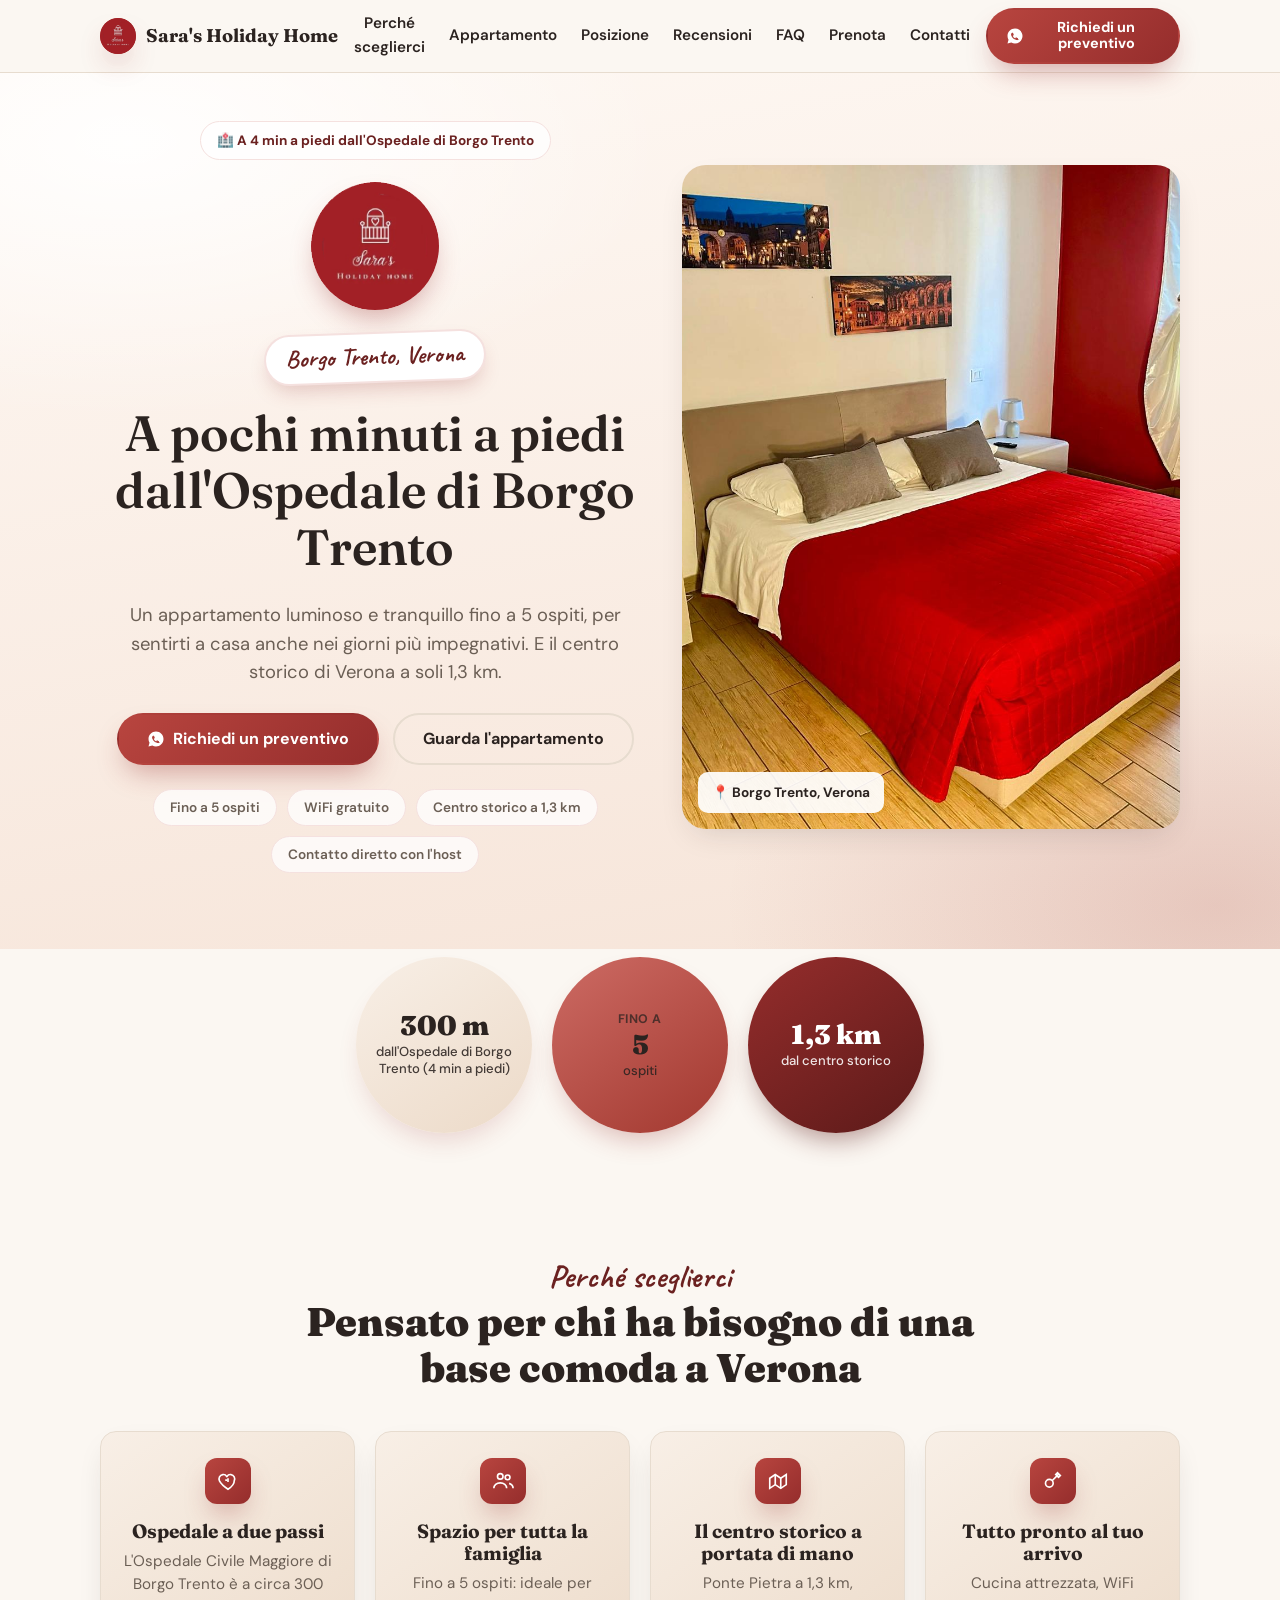
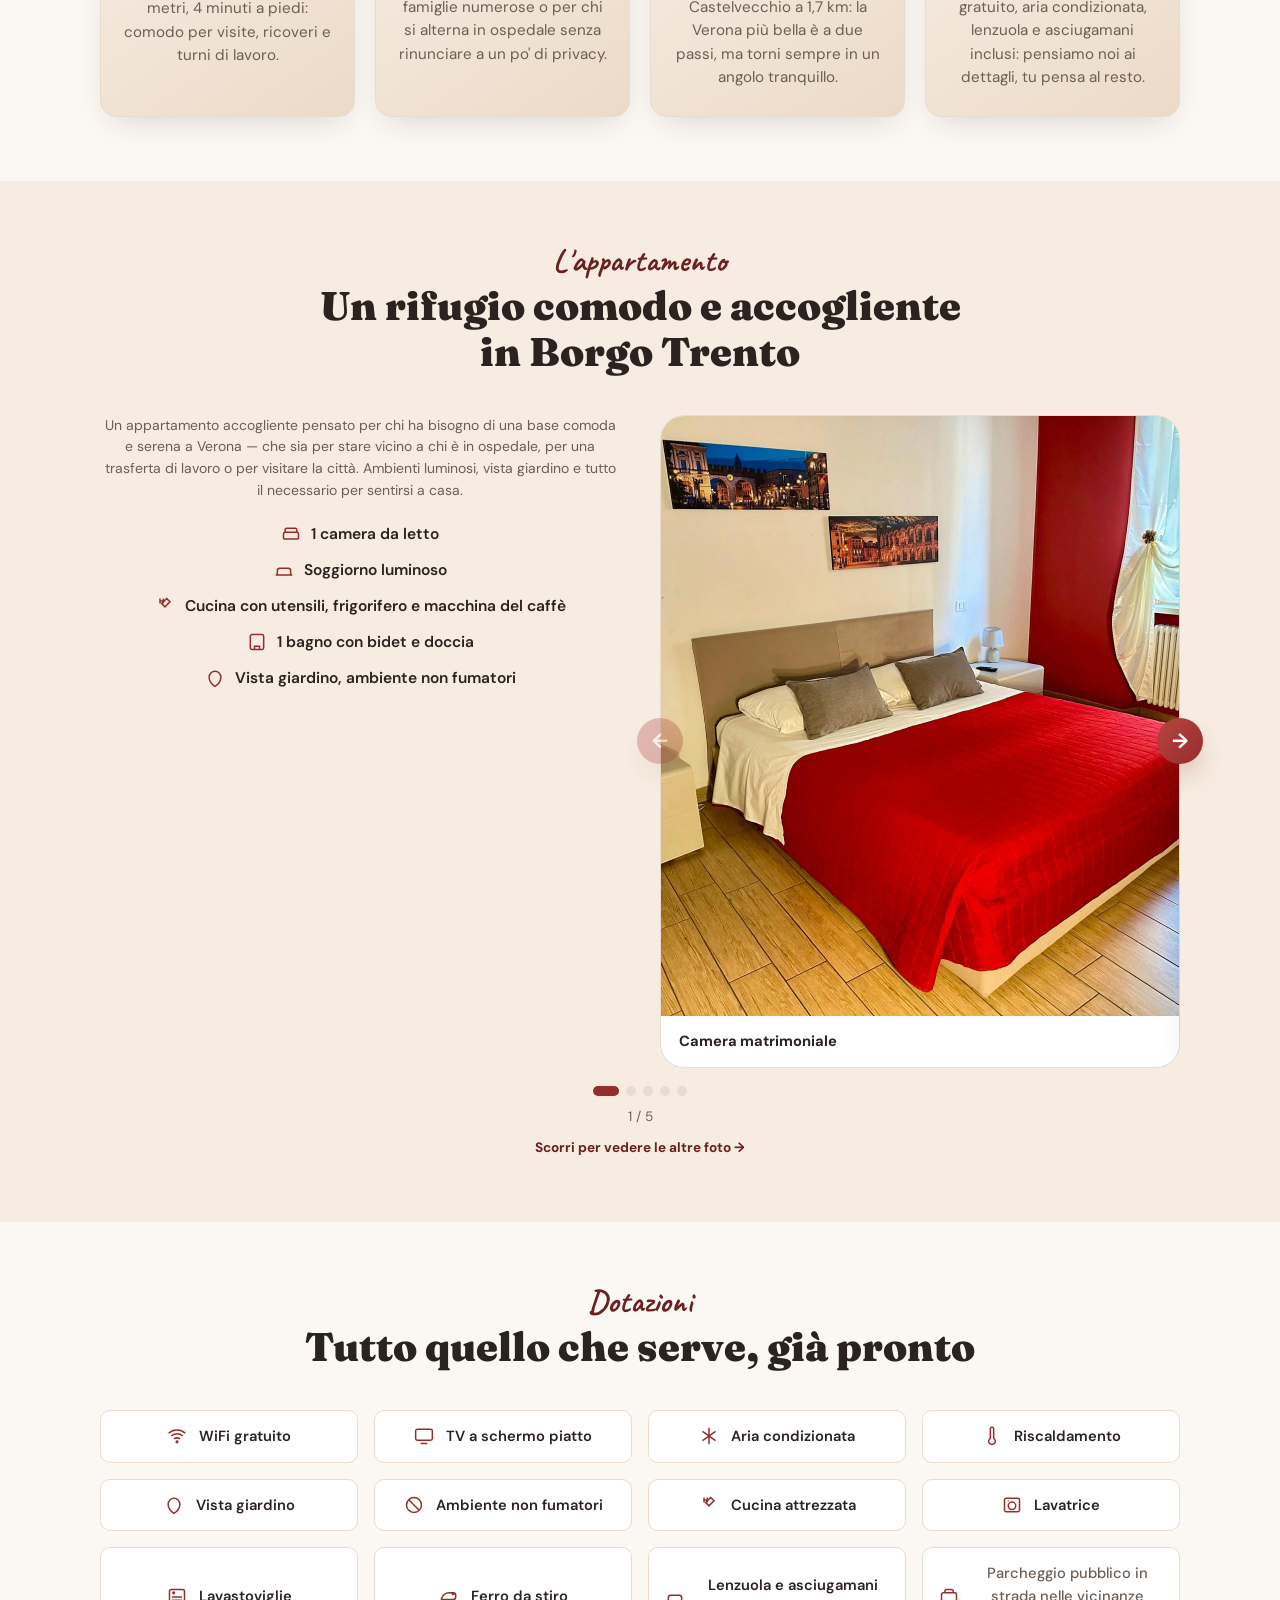
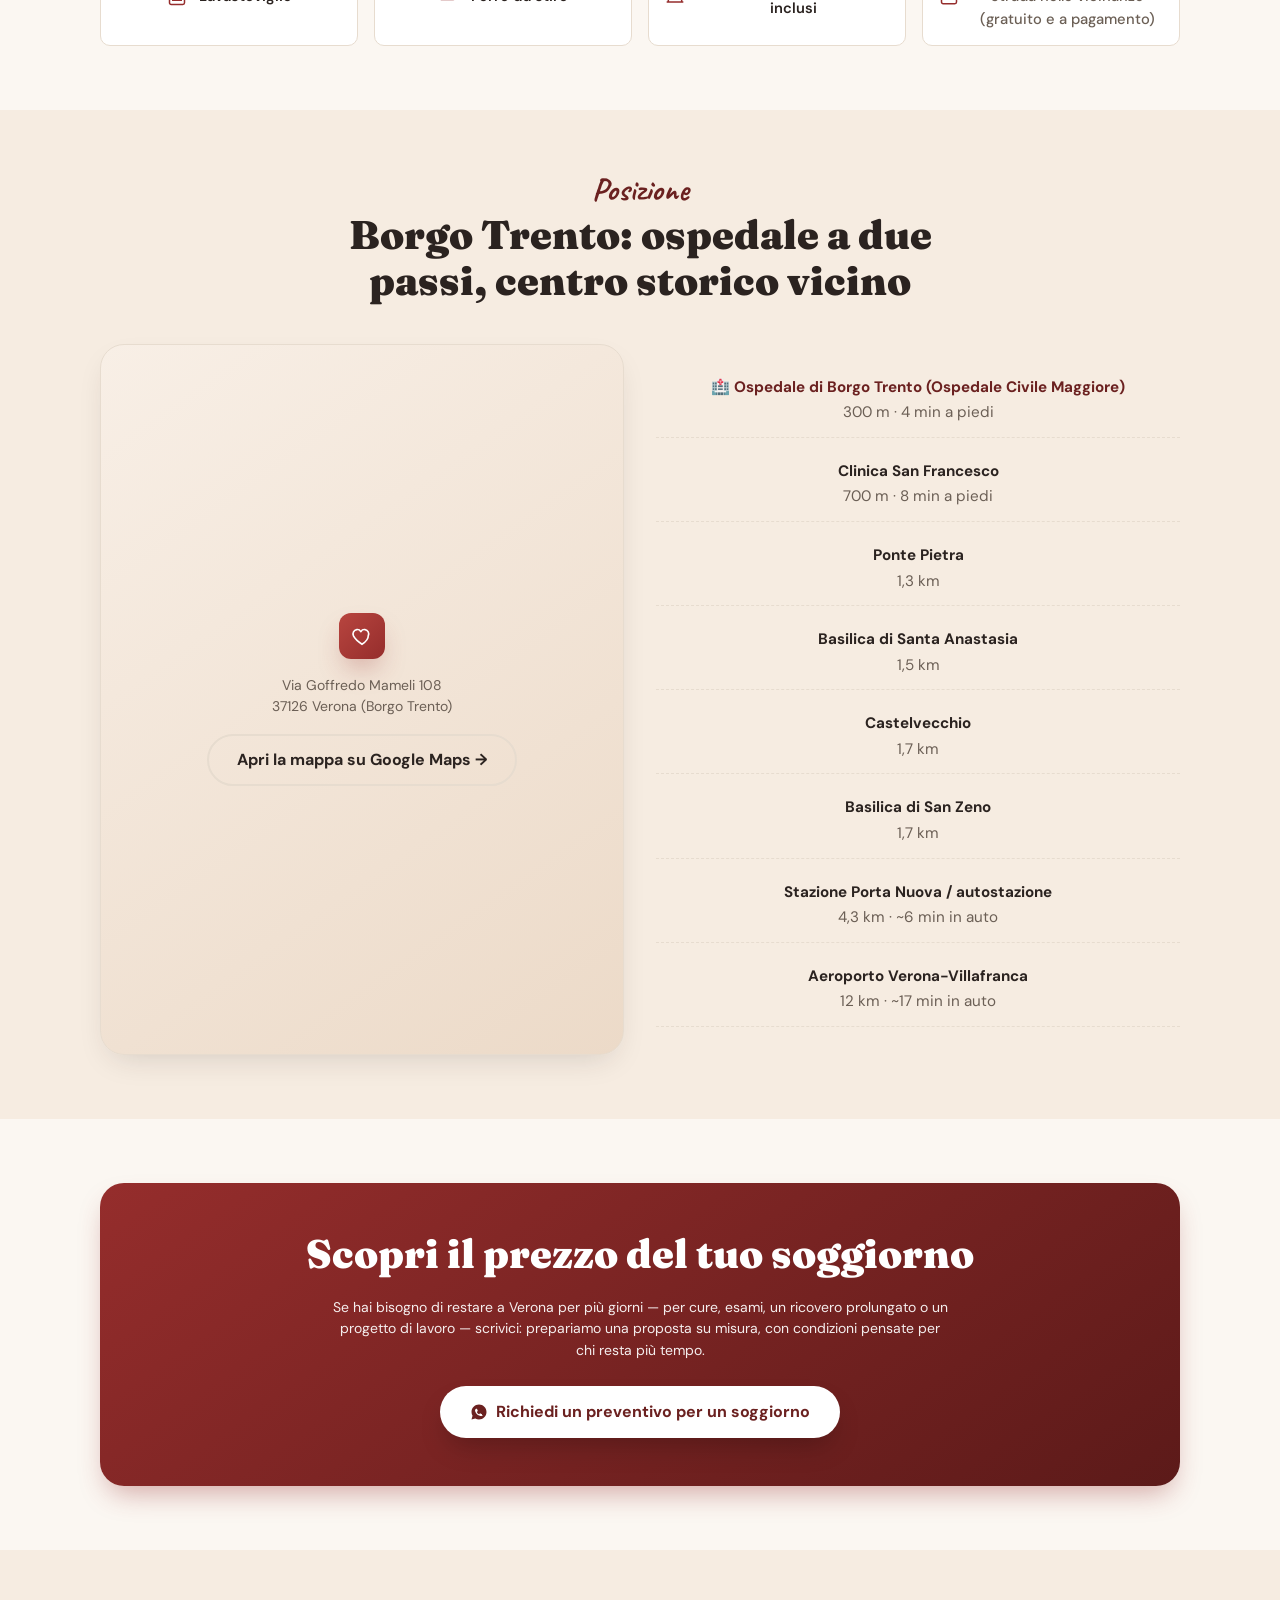
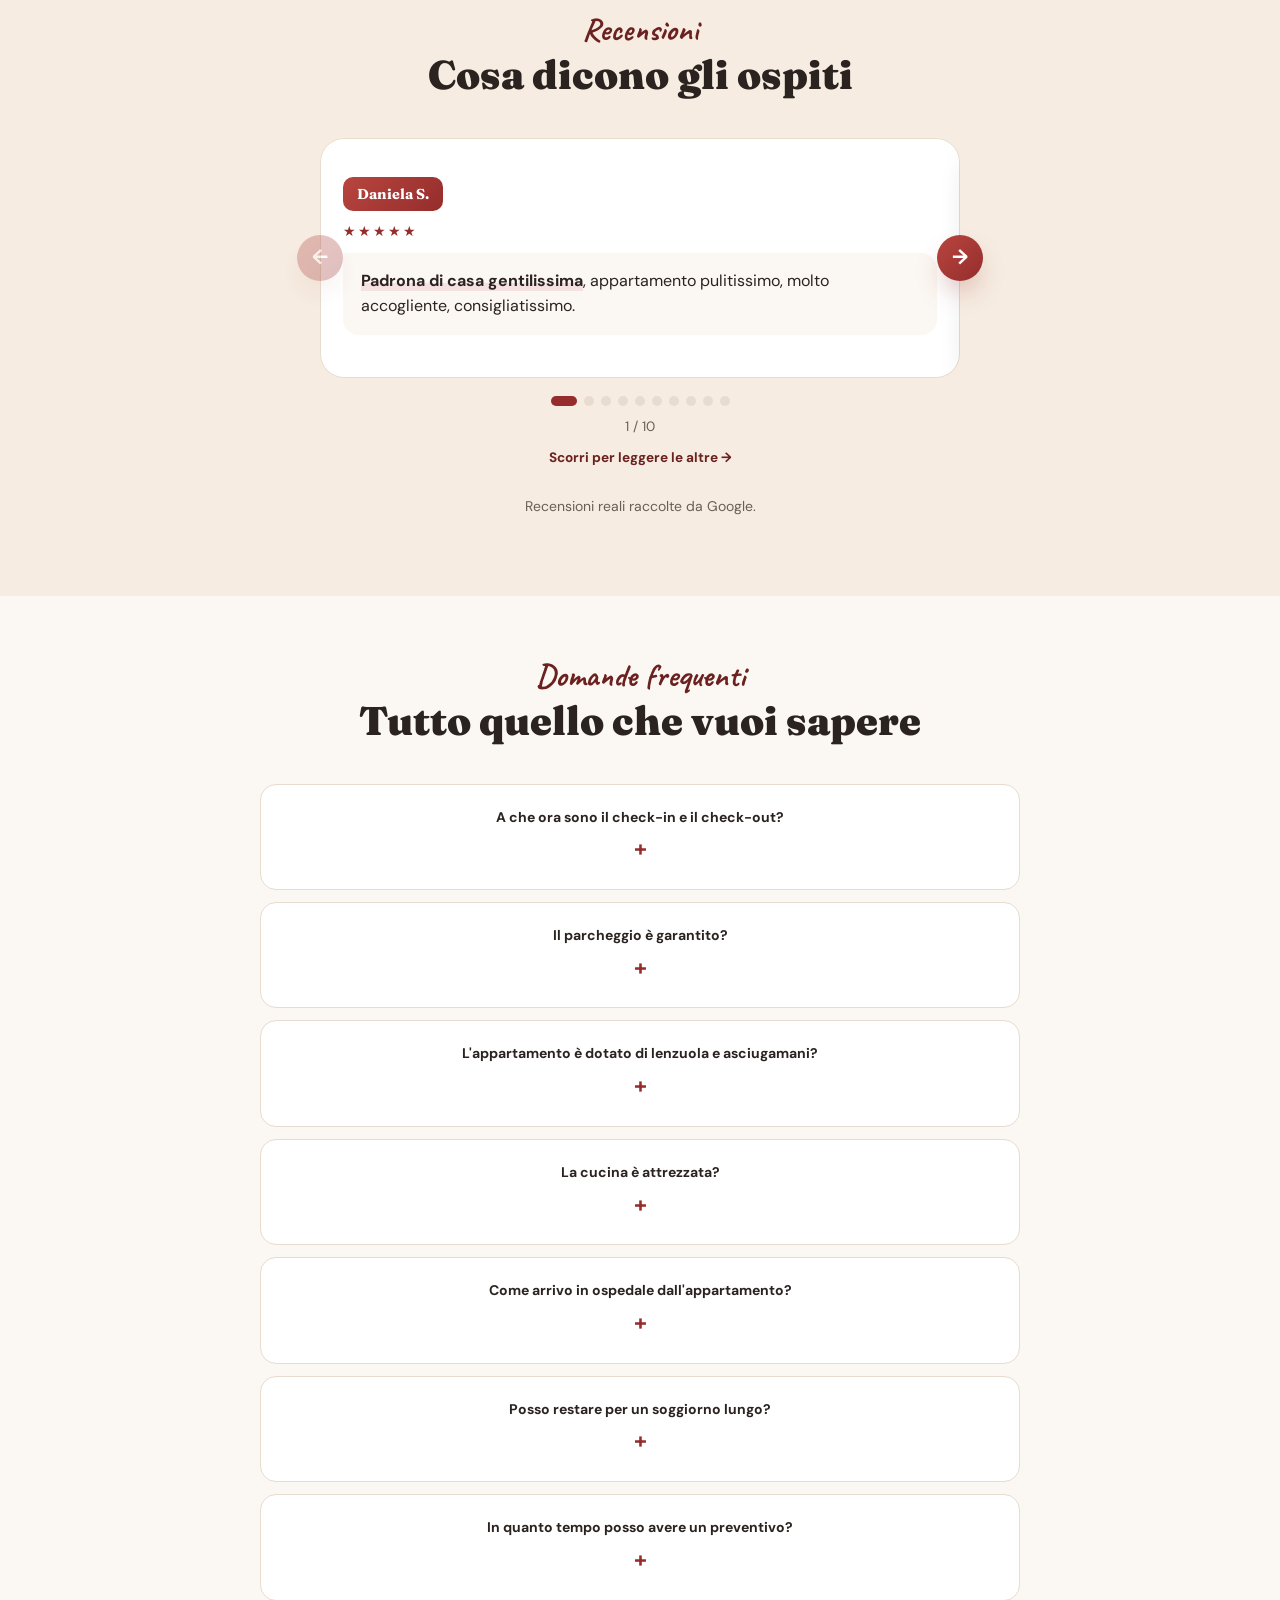
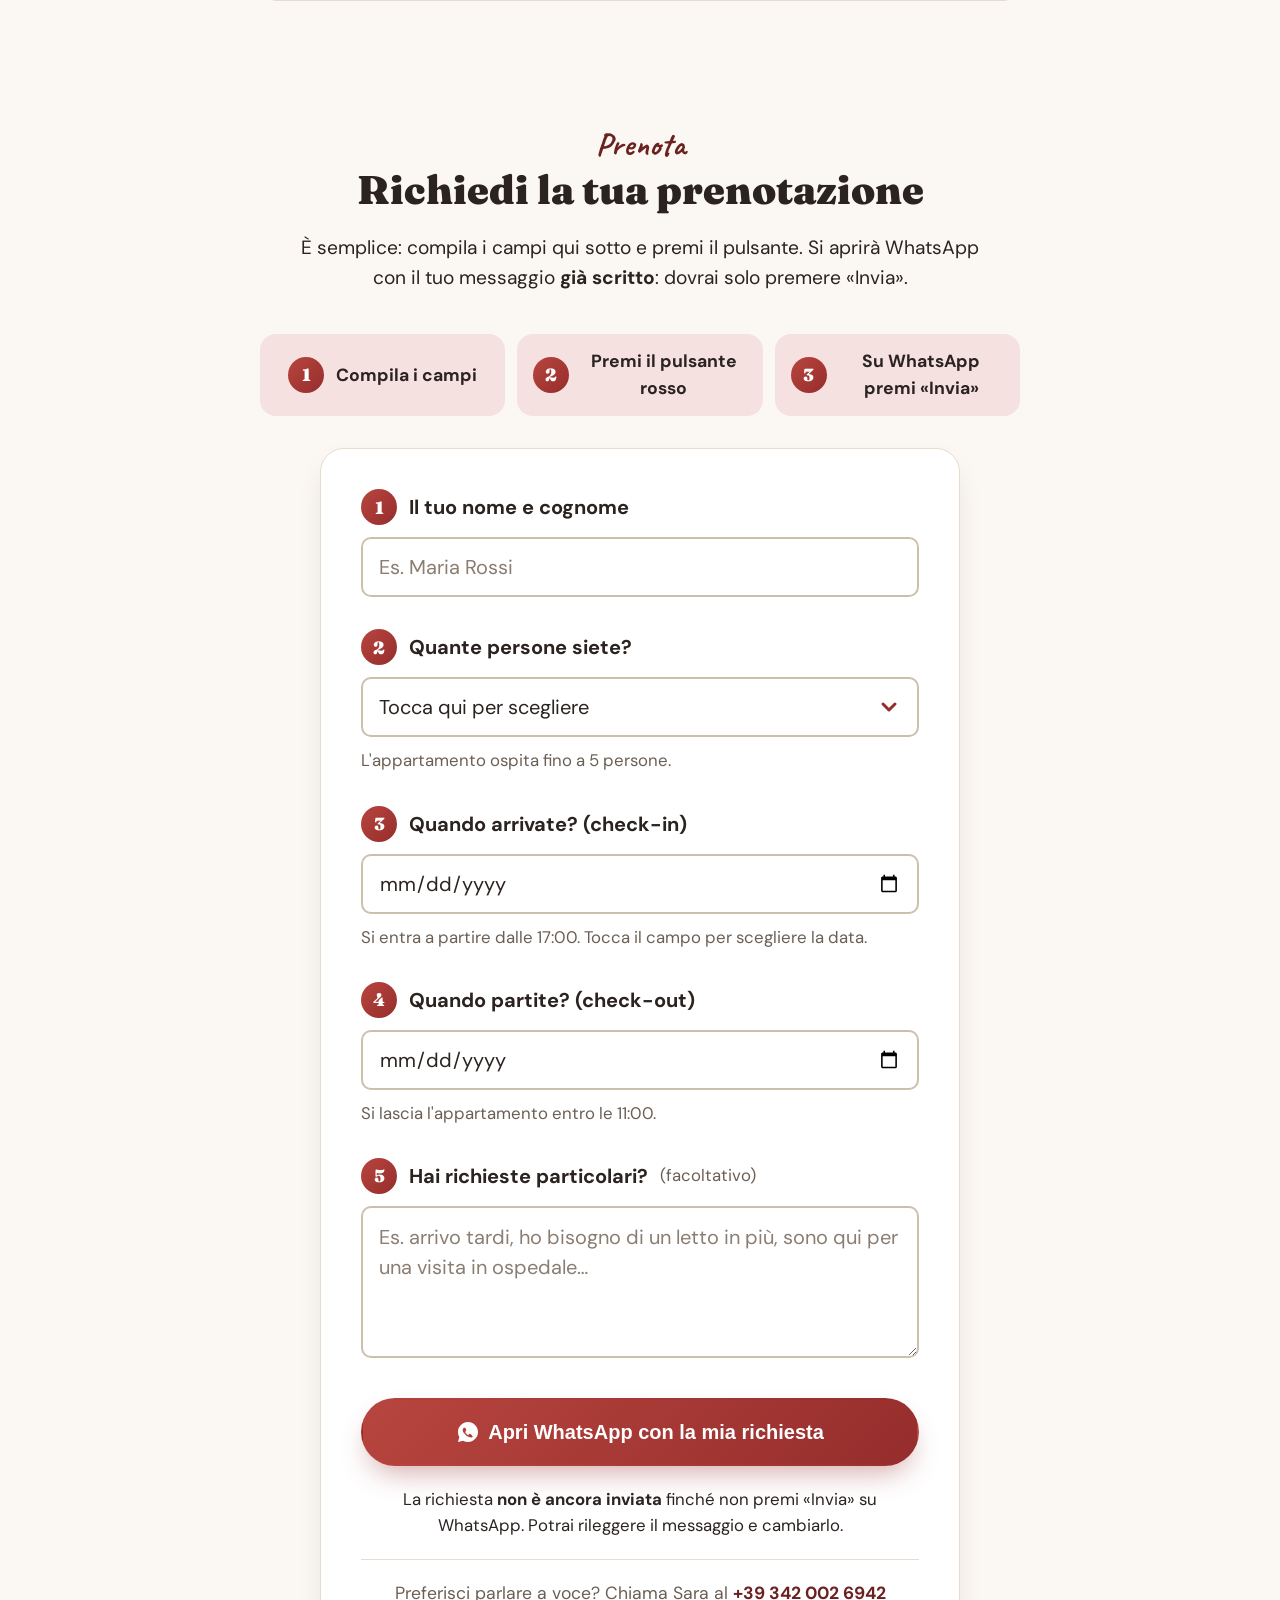
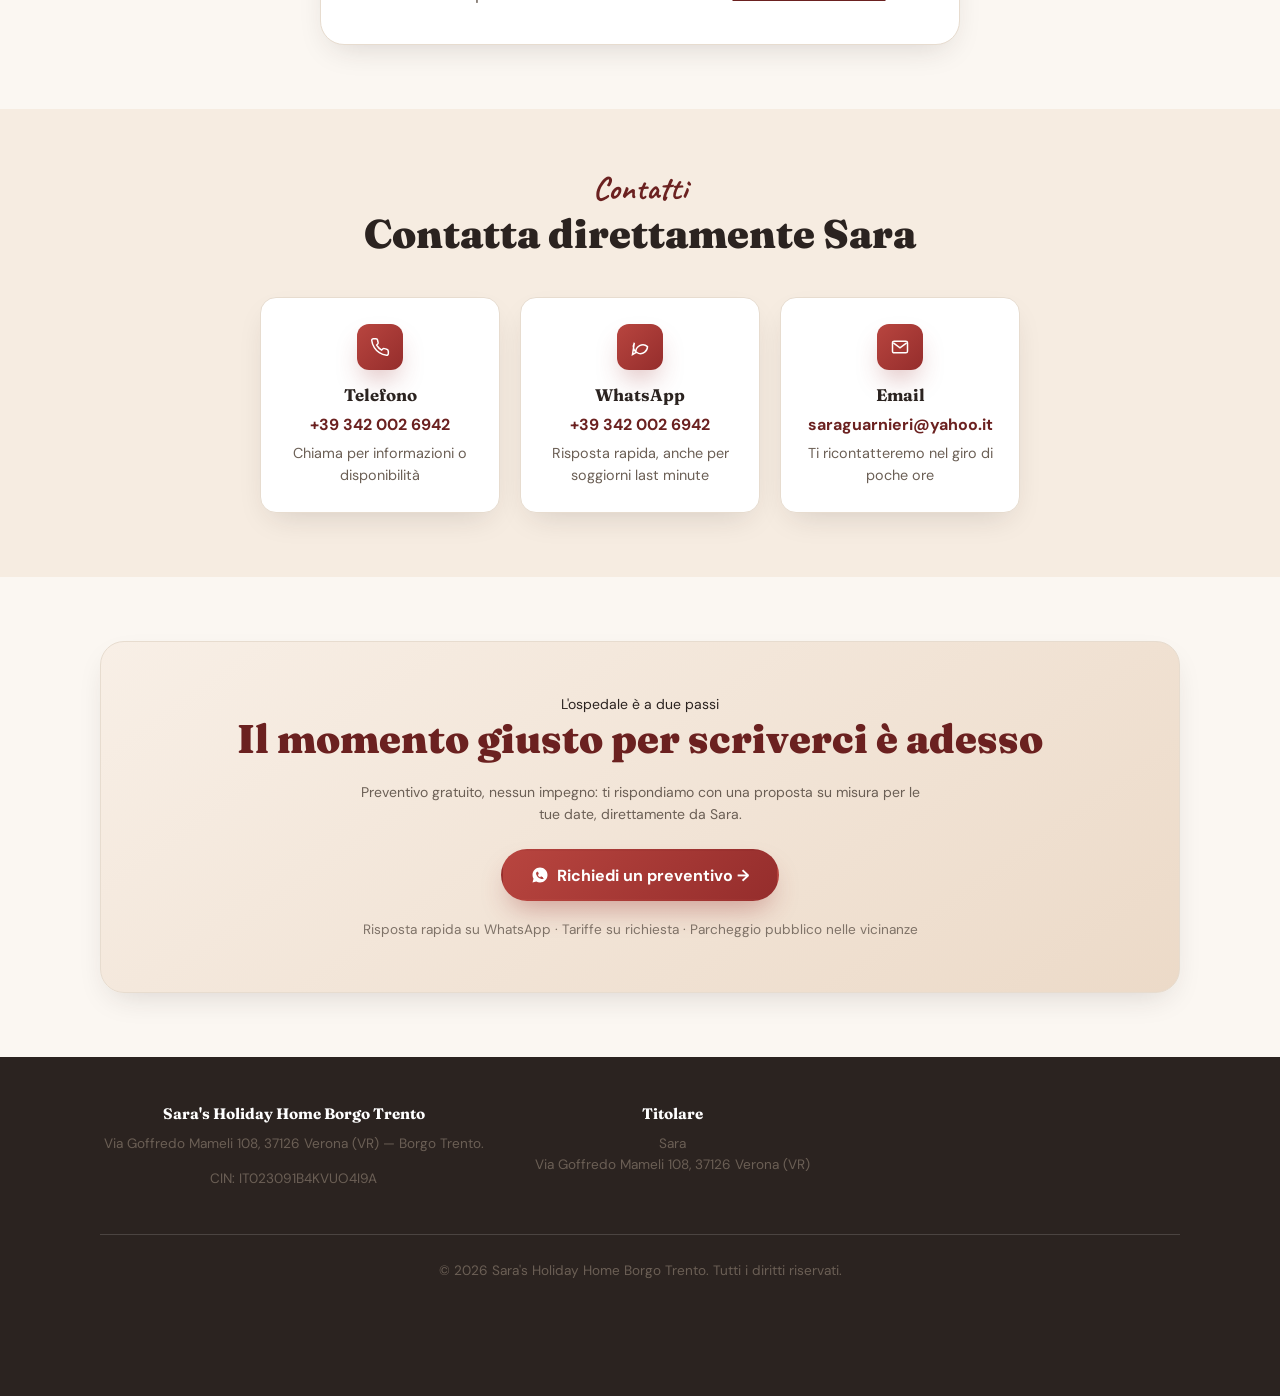
==== commit c89cdc5f: "Correggi distanza Clinica San Francesco: 700 m, 8 min a piedi Co-Authored-By: Claude Sonnet 5.5 <nor" ====
--- a/index.html
+++ b/index.html
@@ -208,7 +208,7 @@
         <div>
           <ul class="distance-list">
             <li class="highlight"><strong>🏥 Ospedale di Borgo Trento (Ospedale Civile Maggiore)</strong> <span>300 m · 4 min a piedi</span></li>
-            <li><strong>Clinica San Francesco</strong> <span>4,8 km</span></li>
+            <li><strong>Clinica San Francesco</strong> <span>700 m · 8 min a piedi</span></li>
             <li><strong>Ponte Pietra</strong> <span>1,3 km</span></li>
             <li><strong>Basilica di Santa Anastasia</strong> <span>1,5 km</span></li>
             <li><strong>Castelvecchio</strong> <span>1,7 km</span></li>
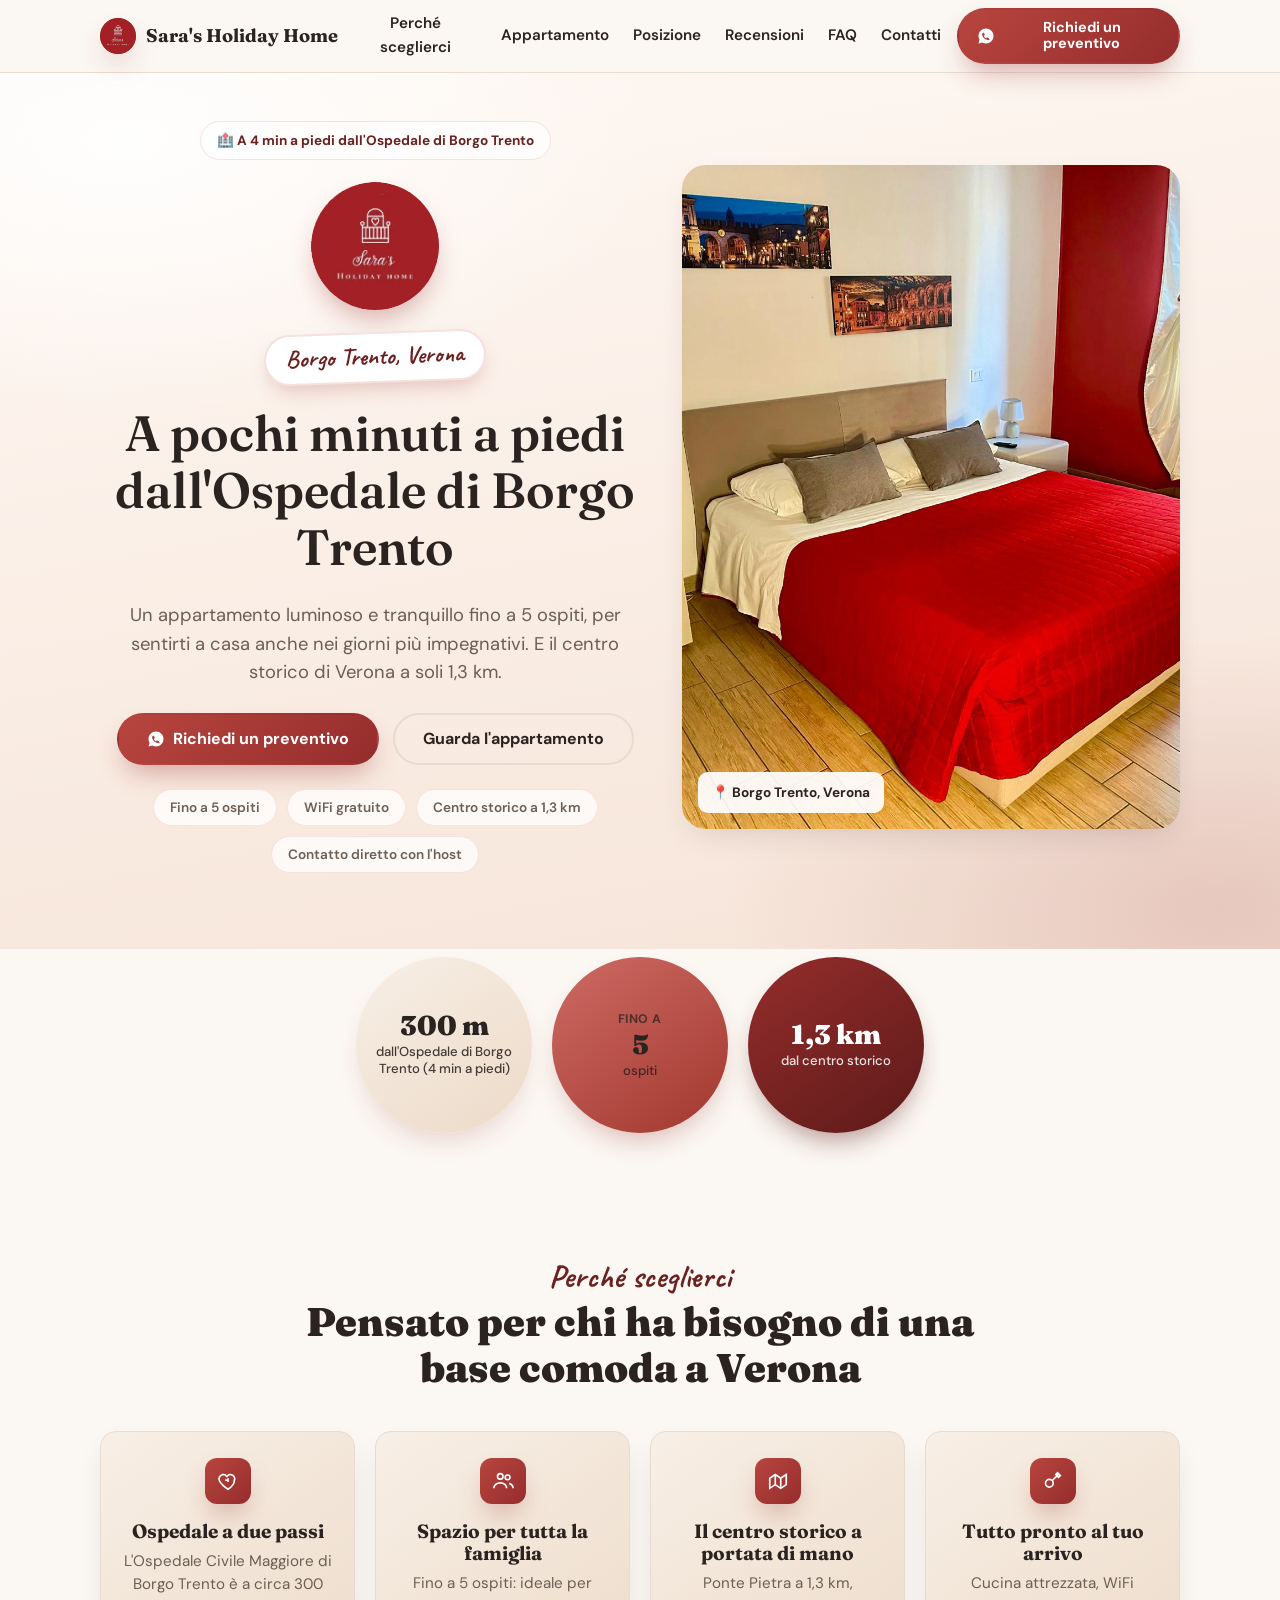
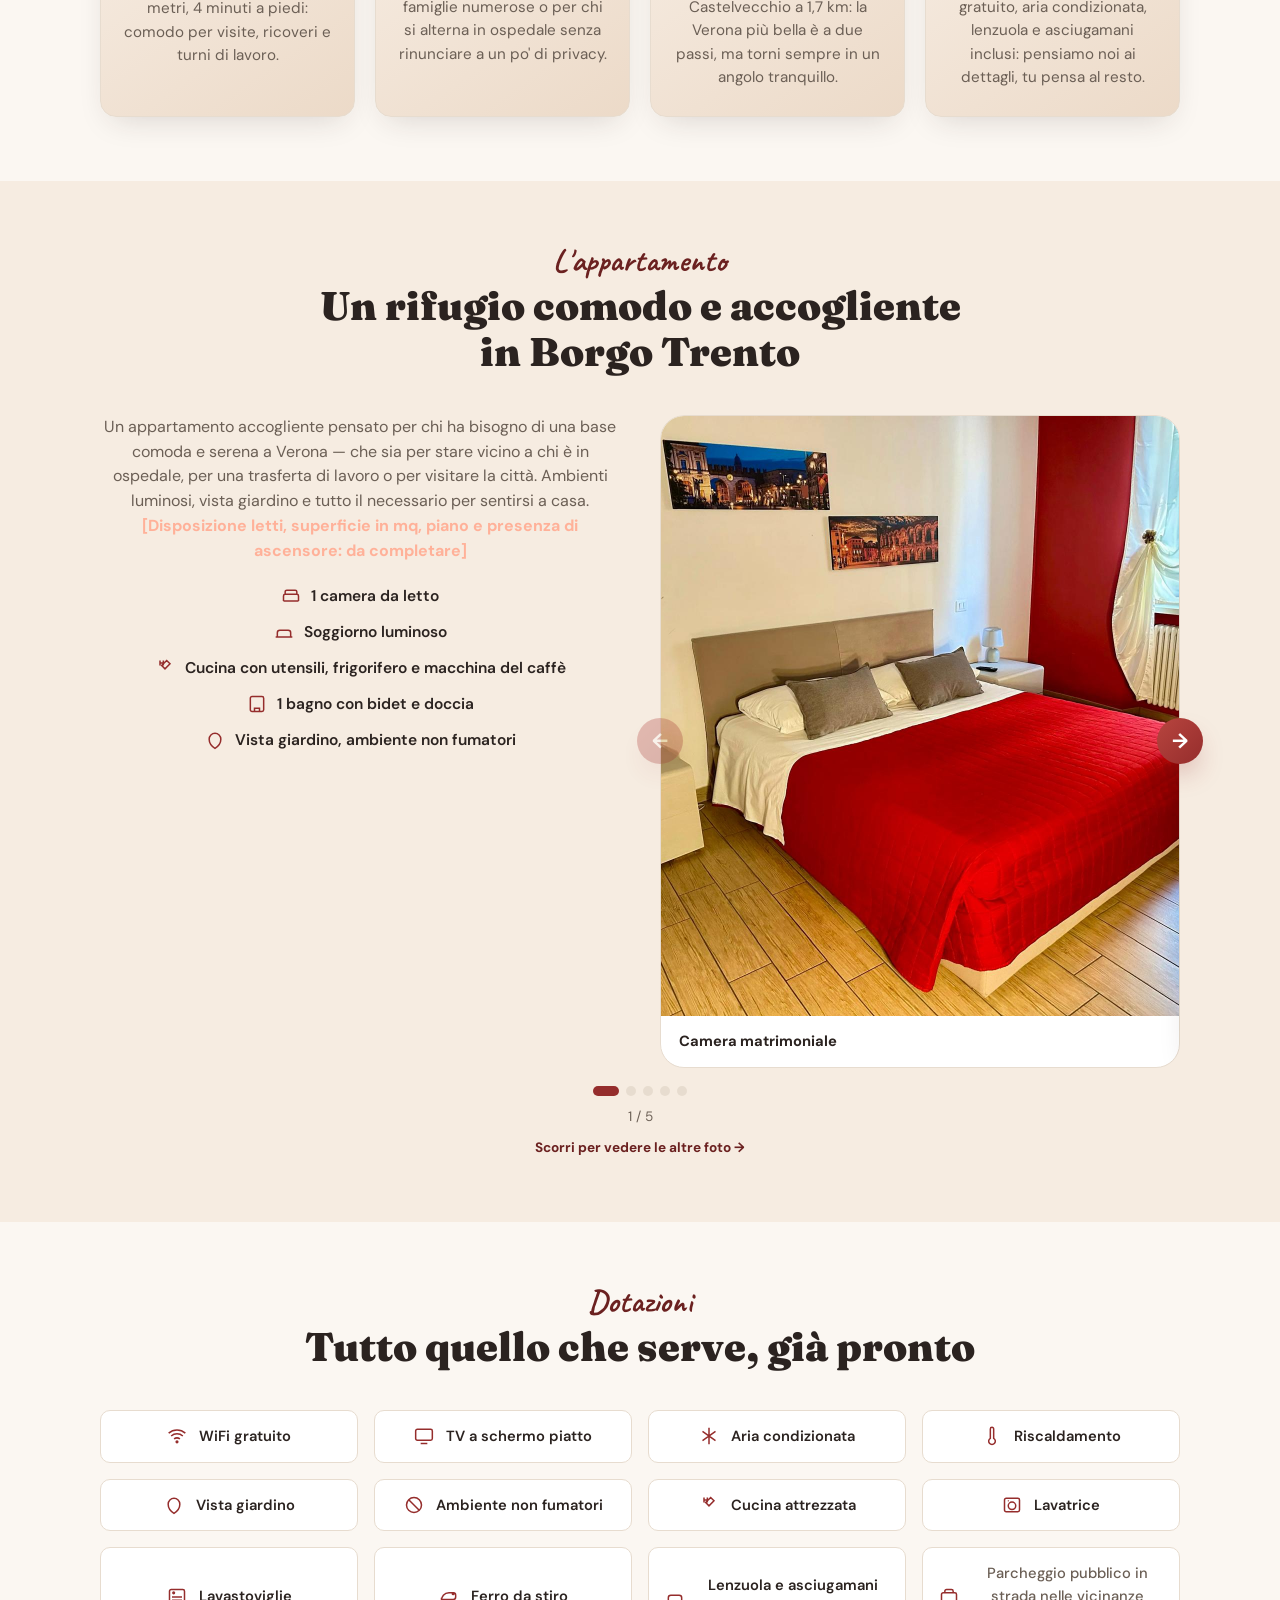
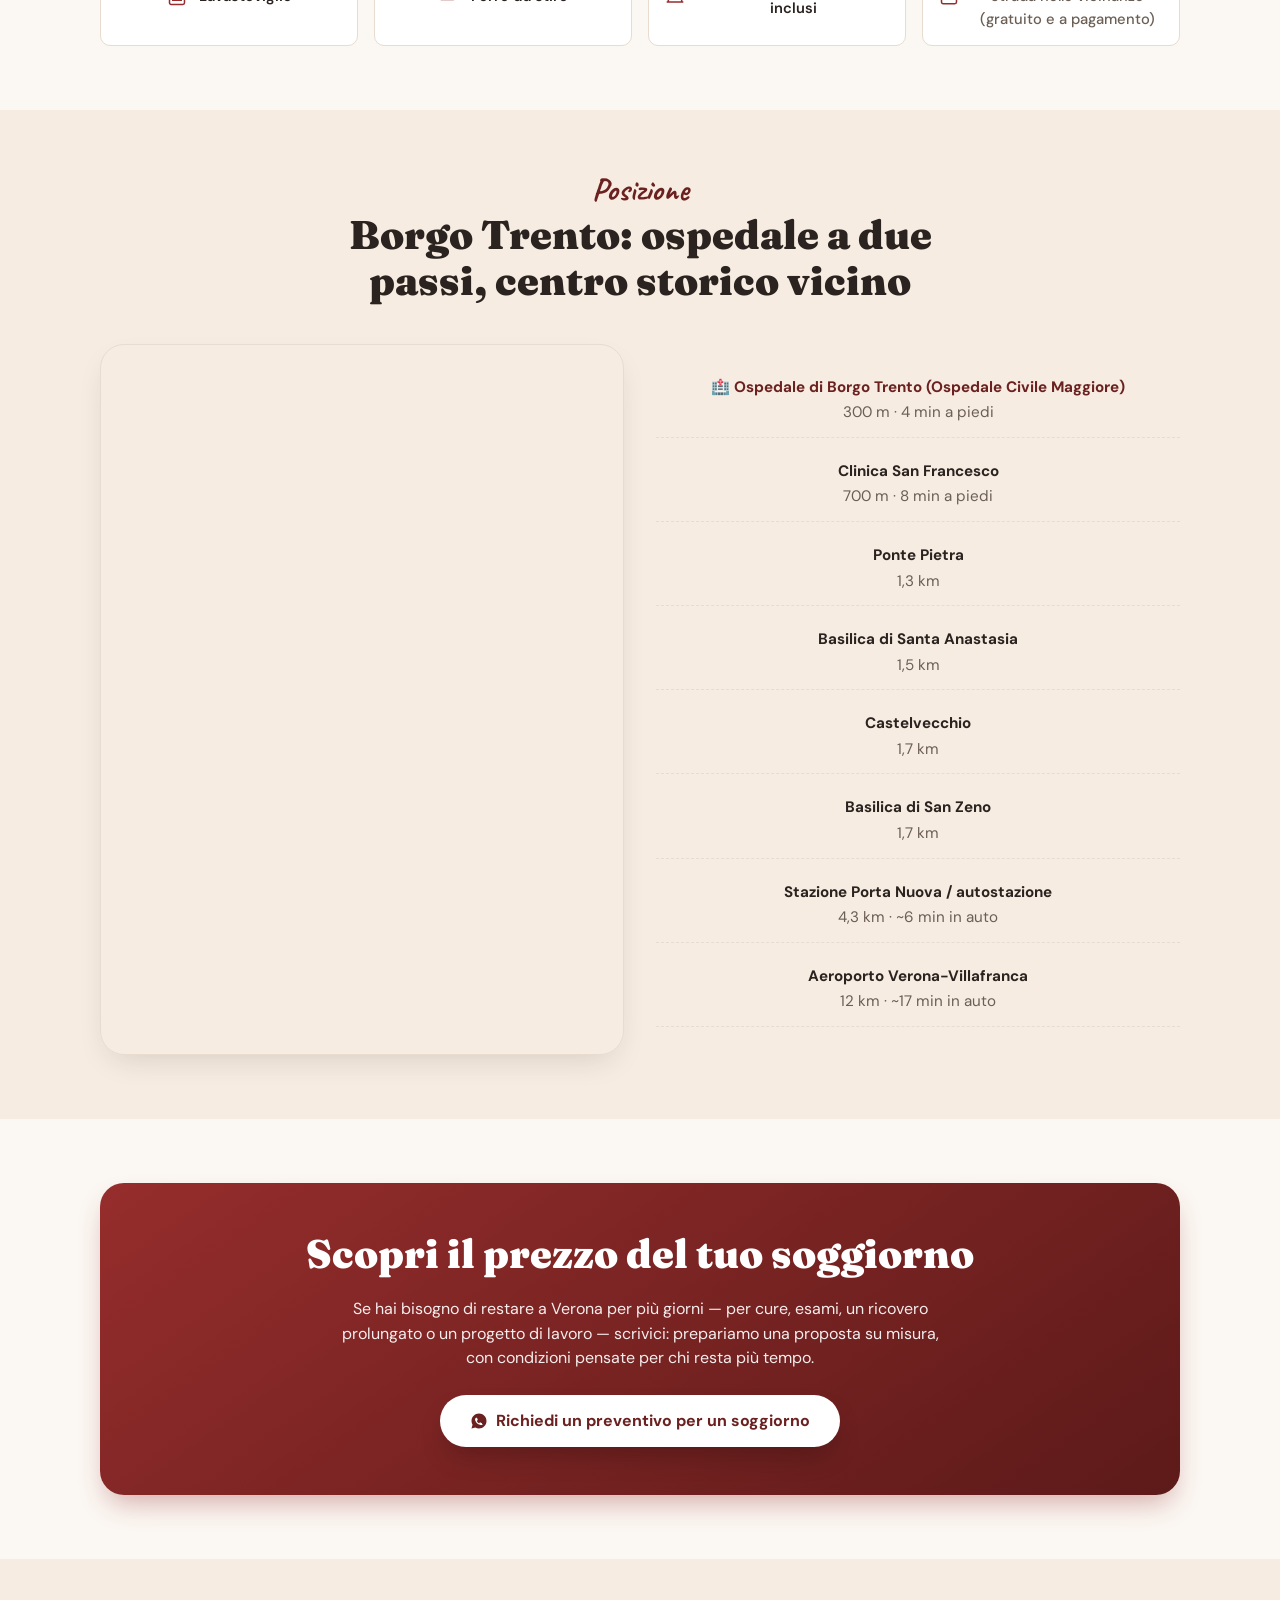
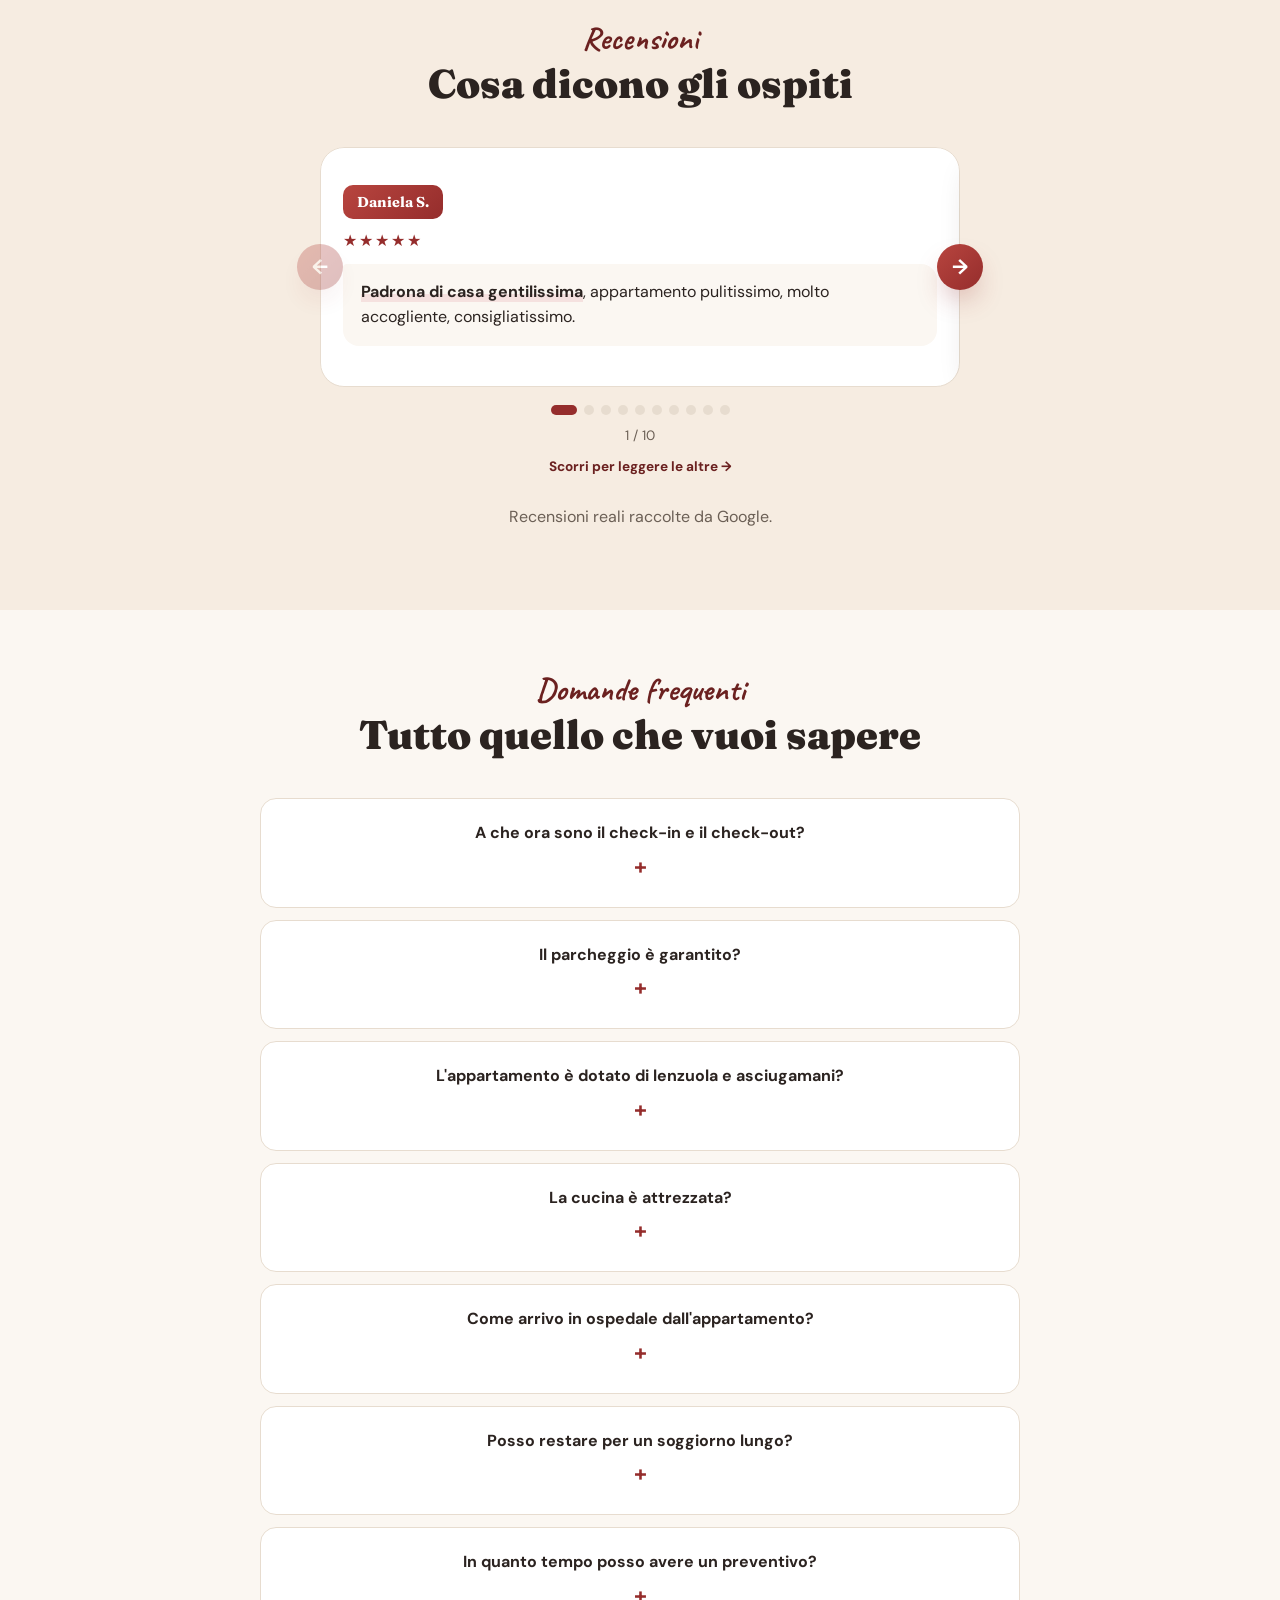
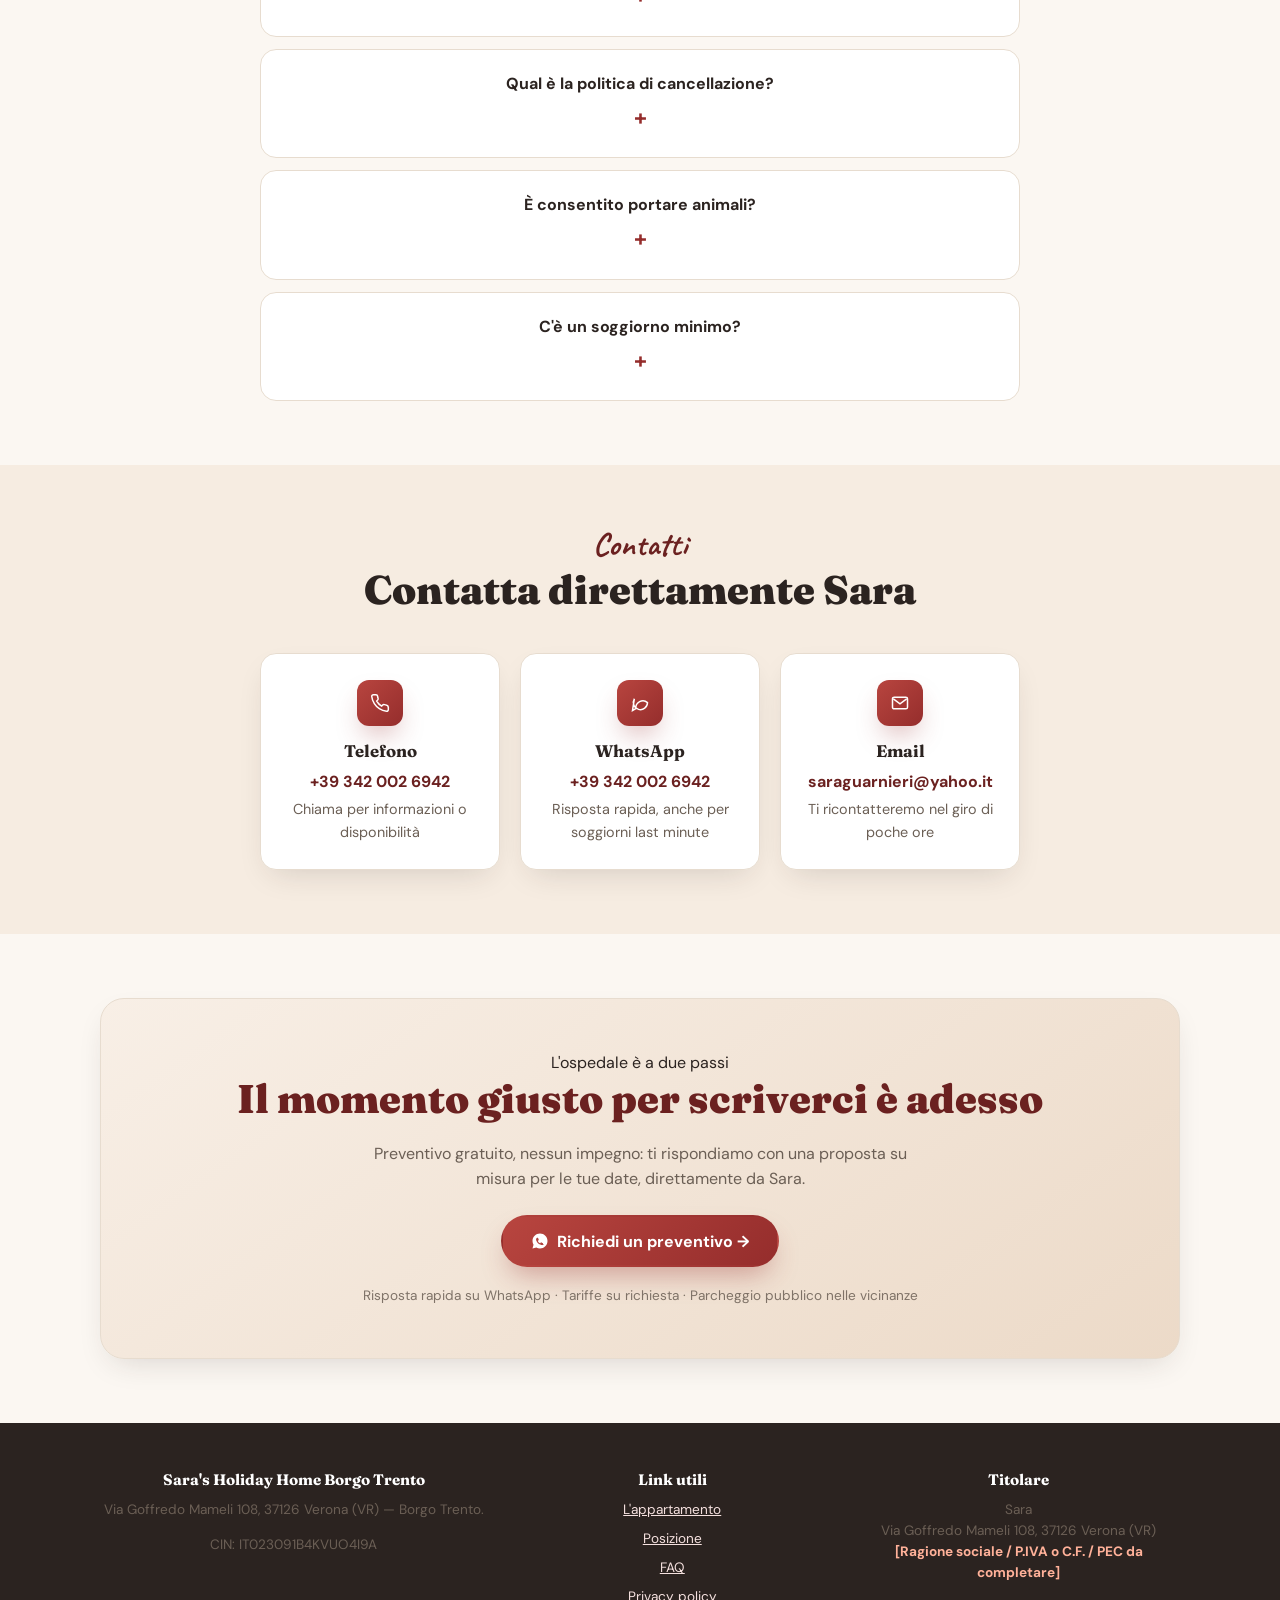
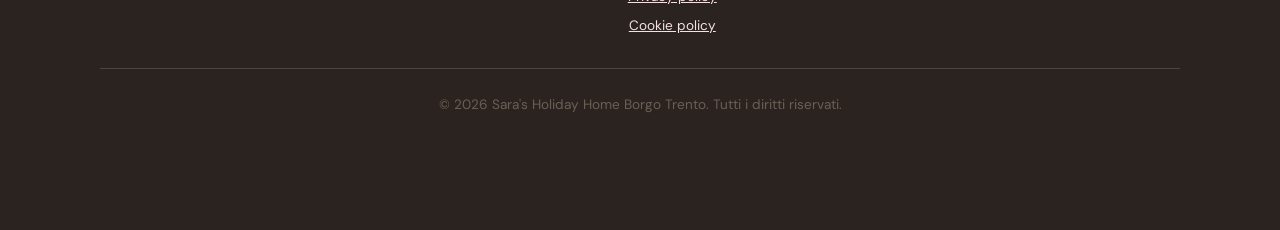
==== commit b2a0c446: "Porta le correzioni dalla landing Tesserando: niente Booking/form preventivo, contatti diretti, foto" ====
--- a/index.html
+++ b/index.html
@@ -1,10 +1,69 @@
-<!doctype html><html><head><meta charset=utf8><meta name=viewport content="width=device-width,initial-scale=1,viewport-fit=cover"><style>:root{color-scheme:light;box-sizing:border-box;padding-top:env(safe-area-inset-top,0px);padding-bottom:env(safe-area-inset-bottom,0px)}html{scroll-padding-top:env(safe-area-inset-top,0px)}body{margin:0;padding:0;font:14px -apple-system,BlinkMacSystemFont,sans-serif;background:#fff;color:#000}img{max-width:100%}[hidden]:not([hidden=until-found i]){display:none!important}</style></head><body>
+<!doctype html>
+<html lang="it">
+<head>
 <meta charset="utf-8" />
-<title>Sara's Holiday Home</title>
+<meta name="viewport" content="width=device-width, initial-scale=1" />
+<title>Sara's Holiday Home Borgo Trento | Appartamento vicino Ospedale di Verona</title>
+<meta name="description" content="Appartamento luminoso fino a 5 ospiti a Verona, Borgo Trento: a pochi minuti dall'Ospedale Civile Maggiore e a 1,3 km dal centro storico. Contatta direttamente l'host per un preventivo personalizzato." />
+<link rel="canonical" href="https://www.sarasholidayhome.it/" />
+<link rel="alternate" hreflang="it" href="https://www.sarasholidayhome.it/" />
+<link rel="alternate" hreflang="en" href="https://www.sarasholidayhome.it/en/" />
+<link rel="alternate" hreflang="x-default" href="https://www.sarasholidayhome.it/" />
+
+<!-- Open Graph / WhatsApp preview -->
+<meta property="og:type" content="website" />
+<meta property="og:locale" content="it_IT" />
+<meta property="og:site_name" content="Sara's Holiday Home Borgo Trento" />
+<meta property="og:title" content="Sara's Holiday Home Borgo Trento | Appartamento vicino Ospedale di Verona" />
+<meta property="og:description" content="Appartamento luminoso fino a 5 ospiti a Verona, Borgo Trento: a pochi minuti dall'Ospedale Civile Maggiore e a 1,3 km dal centro storico." />
+<meta property="og:image" content="https://www.sarasholidayhome.it/images/camera-matrimoniale-rossa.jpg" />
+<meta property="og:url" content="https://www.sarasholidayhome.it/" />
+<meta name="twitter:card" content="summary_large_image" />
+
+<link rel="preconnect" href="https://fonts.googleapis.com" />
+<link rel="preconnect" href="https://fonts.gstatic.com" crossorigin />
 <link href="https://fonts.googleapis.com/css2?family=Fraunces:opsz,wght@9..144,600;9..144,700;9..144,900&family=Caveat:wght@600;700&family=DM+Sans:wght@400;500;700&display=swap" rel="stylesheet" />
 <link rel="stylesheet" href="css/style.css" />
 <link rel="icon" href="images/logo-sara.png" />
 
+<script type="application/ld+json">
+{
+  "@context": "https://schema.org",
+  "@type": "VacationRental",
+  "name": "Sara's Holiday Home Borgo Trento",
+  "description": "Appartamento fino a 5 ospiti a Verona, Borgo Trento, a circa 300 metri (4 minuti a piedi) dall'Ospedale Civile Maggiore e a 1,3 km dal centro storico.",
+  "address": {
+    "@type": "PostalAddress",
+    "streetAddress": "Via Goffredo Mameli 108",
+    "addressLocality": "Verona",
+    "addressRegion": "VR",
+    "postalCode": "37126",
+    "addressCountry": "IT"
+  },
+  "image": [
+    "https://www.sarasholidayhome.it/images/camera-matrimoniale-rossa.jpg",
+    "https://www.sarasholidayhome.it/images/camera-doppia-vista-giardino.jpg",
+    "https://www.sarasholidayhome.it/images/soggiorno-cucina.jpg"
+  ],
+  "petsAllowed": false,
+  "numberOfRooms": 1,
+  "occupancy": {
+    "@type": "QuantitativeValue",
+    "maxValue": 5
+  },
+  "amenityFeature": [
+    { "@type": "LocationFeatureSpecification", "name": "WiFi gratuito", "value": true },
+    { "@type": "LocationFeatureSpecification", "name": "Aria condizionata", "value": true },
+    { "@type": "LocationFeatureSpecification", "name": "Cucina attrezzata", "value": true },
+    { "@type": "LocationFeatureSpecification", "name": "Lavatrice", "value": true },
+    { "@type": "LocationFeatureSpecification", "name": "Lavastoviglie", "value": true },
+    { "@type": "LocationFeatureSpecification", "name": "Ferro da stiro", "value": true },
+    { "@type": "LocationFeatureSpecification", "name": "Non fumatori", "value": true }
+  ]
+}
+</script>
+</head>
+<body>
 <a class="skip-link visually-hidden" href="#main">Vai al contenuto principale</a>
 
 <header class="site-header">
@@ -19,11 +78,10 @@
       <a href="#posizione">Posizione</a>
       <a href="#recensioni">Recensioni</a>
       <a href="#faq">FAQ</a>
-      <a href="#prenota">Prenota</a>
       <a href="#contatti">Contatti</a>
     </nav>
     <div class="header-actions">
-      <a class="btn btn-primary" href="#prenota"><svg class="wa-icon" width="18" height="18" viewBox="0 0 24 24" fill="currentColor" aria-hidden="true"><path d="M12 2C6.48 2 2 6.48 2 12c0 1.85.5 3.58 1.36 5.07L2 22l5.07-1.33A9.93 9.93 0 0 0 12 22c5.52 0 10-4.48 10-10S17.52 2 12 2Zm5.2 14.2c-.22.62-1.28 1.2-1.77 1.27-.45.07-1.02.1-1.65-.1-.38-.12-.87-.28-1.5-.55-2.63-1.14-4.35-3.78-4.48-3.96-.13-.18-1.07-1.42-1.07-2.71 0-1.29.68-1.92.92-2.18.24-.26.52-.32.7-.32h.5c.16 0 .38-.02.58.46.22.52.75 1.83.82 1.96.07.13.11.28.02.45-.36.7-.73.98-.95 1.22-.2.22-.24.35-.09.6.7 1.3 1.5 2.02 2.68 2.6.2.1.32.08.46-.06.17-.18.62-.68.8-.92.17-.24.34-.2.57-.12.23.08 1.48.7 1.73.83.25.13.42.19.48.3.06.11.06.62-.16 1.23Z"/></svg><span class="btn-label"> Richiedi un preventivo</span></a>
+      <a class="btn btn-primary" data-whatsapp-cta href="#contatti" target="_blank" rel="noopener"><svg class="wa-icon" width="18" height="18" viewBox="0 0 24 24" fill="currentColor" aria-hidden="true"><path d="M12 2C6.48 2 2 6.48 2 12c0 1.85.5 3.58 1.36 5.07L2 22l5.07-1.33A9.93 9.93 0 0 0 12 22c5.52 0 10-4.48 10-10S17.52 2 12 2Zm5.2 14.2c-.22.62-1.28 1.2-1.77 1.27-.45.07-1.02.1-1.65-.1-.38-.12-.87-.28-1.5-.55-2.63-1.14-4.35-3.78-4.48-3.96-.13-.18-1.07-1.42-1.07-2.71 0-1.29.68-1.92.92-2.18.24-.26.52-.32.7-.32h.5c.16 0 .38-.02.58.46.22.52.75 1.83.82 1.96.07.13.11.28.02.45-.36.7-.73.98-.95 1.22-.2.22-.24.35-.09.6.7 1.3 1.5 2.02 2.68 2.6.2.1.32.08.46-.06.17-.18.62-.68.8-.92.17-.24.34-.2.57-.12.23.08 1.48.7 1.73.83.25.13.42.19.48.3.06.11.06.62-.16 1.23Z"/></svg><span class="btn-label"> Richiedi un preventivo</span></a>
     </div>
   </div>
 </header>
@@ -40,7 +98,7 @@
         <h1>A pochi minuti a piedi dall'Ospedale di Borgo Trento</h1>
         <p class="lead">Un appartamento luminoso e tranquillo fino a 5 ospiti, per sentirti a casa anche nei giorni più impegnativi. E il centro storico di Verona a soli 1,3 km.</p>
         <div class="hero-cta">
-          <a class="btn btn-primary" href="#prenota">
+          <a class="btn btn-primary" data-whatsapp-cta href="#contatti" target="_blank" rel="noopener">
             <svg class="wa-icon" width="18" height="18" viewBox="0 0 24 24" fill="currentColor" aria-hidden="true"><path d="M12 2C6.48 2 2 6.48 2 12c0 1.85.5 3.58 1.36 5.07L2 22l5.07-1.33A9.93 9.93 0 0 0 12 22c5.52 0 10-4.48 10-10S17.52 2 12 2Zm5.2 14.2c-.22.62-1.28 1.2-1.77 1.27-.45.07-1.02.1-1.65-.1-.38-.12-.87-.28-1.5-.55-2.63-1.14-4.35-3.78-4.48-3.96-.13-.18-1.07-1.42-1.07-2.71 0-1.29.68-1.92.92-2.18.24-.26.52-.32.7-.32h.5c.16 0 .38-.02.58.46.22.52.75 1.83.82 1.96.07.13.11.28.02.45-.36.7-.73.98-.95 1.22-.2.22-.24.35-.09.6.7 1.3 1.5 2.02 2.68 2.6.2.1.32.08.46-.06.17-.18.62-.68.8-.92.17-.24.34-.2.57-.12.23.08 1.48.7 1.73.83.25.13.42.19.48.3.06.11.06.62-.16 1.23Z"/></svg>
             Richiedi un preventivo
           </a>
@@ -120,7 +178,7 @@
       </div>
       <div class="apartment-grid">
         <div>
-          <p>Un appartamento accogliente pensato per chi ha bisogno di una base comoda e serena a Verona — che sia per stare vicino a chi è in ospedale, per una trasferta di lavoro o per visitare la città. Ambienti luminosi, vista giardino e tutto il necessario per sentirsi a casa.</p>
+          <p>Un appartamento accogliente pensato per chi ha bisogno di una base comoda e serena a Verona — che sia per stare vicino a chi è in ospedale, per una trasferta di lavoro o per visitare la città. Ambienti luminosi, vista giardino e tutto il necessario per sentirsi a casa. <span class="placeholder-tag">[Disposizione letti, superficie in mq, piano e presenza di ascensore: da completare]</span></p>
           <ul class="spaces-list">
             <li><svg width="20" height="20" viewBox="0 0 24 24" fill="none" stroke="currentColor" stroke-width="1.8"><path d="M3 18v-6a2 2 0 0 1 2-2h14a2 2 0 0 1 2 2v6M3 18h18M5 10V7a2 2 0 0 1 2-2h10a2 2 0 0 1 2 2v3"/></svg> 1 camera da letto</li>
             <li><svg width="20" height="20" viewBox="0 0 24 24" fill="none" stroke="currentColor" stroke-width="1.8"><path d="M4 18v-5a3 3 0 0 1 3-3h10a3 3 0 0 1 3 3v5M2 18h20"/></svg> Soggiorno luminoso</li>
@@ -196,14 +254,13 @@
         <h2>Borgo Trento: ospedale a due passi, centro storico vicino</h2>
       </div>
       <div class="location-grid">
-        <div class="map-embed" style="display:flex;align-items:center;justify-content:center;min-height:280px;padding:32px 24px;text-align:center;background:var(--grad-card);">
-          <div>
-            <div class="feature-icon" style="margin:0 auto 16px;">
-              <svg width="22" height="22" viewBox="0 0 24 24" fill="none" stroke="currentColor" stroke-width="1.8"><path d="M12 21s-7-4.6-9.3-9.1C1.3 8.8 3 5.5 6.3 5c2-.3 3.5.8 4.2 2 .1.2.4.2.5 0 .7-1.2 2.2-2.3 4.2-2 3.3.5 5 3.8 3.6 6.9C19 16.4 12 21 12 21Z"/></svg>
-            </div>
-            <p style="margin-bottom:16px;">Via Goffredo Mameli 108<br/>37126 Verona (Borgo Trento)</p>
-            <a class="btn btn-outline" href="https://www.google.com/maps?q=Via+Goffredo+Mameli+108,+37126+Verona" target="_blank" rel="noopener">Apri la mappa su Google Maps →</a>
-          </div>
+        <div class="map-embed">
+          <iframe
+            src="https://www.google.com/maps?q=Via+Goffredo+Mameli+108,+37126+Verona&output=embed"
+            title="Mappa di Sara's Holiday Home, Via Goffredo Mameli 108, Verona"
+            loading="lazy"
+            referrerpolicy="no-referrer-when-downgrade">
+          </iframe>
         </div>
         <div>
           <ul class="distance-list">
@@ -227,7 +284,7 @@
       <div class="longstay">
         <h2>Scopri il prezzo del tuo soggiorno</h2>
         <p>Se hai bisogno di restare a Verona per più giorni — per cure, esami, un ricovero prolungato o un progetto di lavoro — scrivici: prepariamo una proposta su misura, con condizioni pensate per chi resta più tempo.</p>
-        <a class="btn btn-primary" href="#prenota"><svg class="wa-icon" width="18" height="18" viewBox="0 0 24 24" fill="currentColor" aria-hidden="true"><path d="M12 2C6.48 2 2 6.48 2 12c0 1.85.5 3.58 1.36 5.07L2 22l5.07-1.33A9.93 9.93 0 0 0 12 22c5.52 0 10-4.48 10-10S17.52 2 12 2Zm5.2 14.2c-.22.62-1.28 1.2-1.77 1.27-.45.07-1.02.1-1.65-.1-.38-.12-.87-.28-1.5-.55-2.63-1.14-4.35-3.78-4.48-3.96-.13-.18-1.07-1.42-1.07-2.71 0-1.29.68-1.92.92-2.18.24-.26.52-.32.7-.32h.5c.16 0 .38-.02.58.46.22.52.75 1.83.82 1.96.07.13.11.28.02.45-.36.7-.73.98-.95 1.22-.2.22-.24.35-.09.6.7 1.3 1.5 2.02 2.68 2.6.2.1.32.08.46-.06.17-.18.62-.68.8-.92.17-.24.34-.2.57-.12.23.08 1.48.7 1.73.83.25.13.42.19.48.3.06.11.06.62-.16 1.23Z"/></svg> Richiedi un preventivo per un soggiorno</a>
+        <a class="btn btn-primary" data-whatsapp-cta href="#contatti" target="_blank" rel="noopener"><svg class="wa-icon" width="18" height="18" viewBox="0 0 24 24" fill="currentColor" aria-hidden="true"><path d="M12 2C6.48 2 2 6.48 2 12c0 1.85.5 3.58 1.36 5.07L2 22l5.07-1.33A9.93 9.93 0 0 0 12 22c5.52 0 10-4.48 10-10S17.52 2 12 2Zm5.2 14.2c-.22.62-1.28 1.2-1.77 1.27-.45.07-1.02.1-1.65-.1-.38-.12-.87-.28-1.5-.55-2.63-1.14-4.35-3.78-4.48-3.96-.13-.18-1.07-1.42-1.07-2.71 0-1.29.68-1.92.92-2.18.24-.26.52-.32.7-.32h.5c.16 0 .38-.02.58.46.22.52.75 1.83.82 1.96.07.13.11.28.02.45-.36.7-.73.98-.95 1.22-.2.22-.24.35-.09.6.7 1.3 1.5 2.02 2.68 2.6.2.1.32.08.46-.06.17-.18.62-.68.8-.92.17-.24.34-.2.57-.12.23.08 1.48.7 1.73.83.25.13.42.19.48.3.06.11.06.62-.16 1.23Z"/></svg> Richiedi un preventivo per un soggiorno</a>
       </div>
     </div>
   </section>
@@ -340,72 +397,19 @@
           <summary>In quanto tempo posso avere un preventivo?</summary>
           <p>Ti ricontatteremo nel giro di poche ore da quando invii la richiesta.</p>
         </details>
-      </div>
-    </div>
-  </section>
-
-  <!-- PRENOTA (richiesta su WhatsApp) -->
-  <section class="section" id="prenota">
-    <div class="container">
-      <div class="section-header">
-        <span class="eyebrow">Prenota</span>
-        <h2>Richiedi la tua prenotazione</h2>
-        <p class="booking-lead">È semplice: compila i campi qui sotto e premi il pulsante. Si aprirà WhatsApp con il tuo messaggio <strong>già scritto</strong>: dovrai solo premere «Invia».</p>
-      </div>
-
-      <ol class="booking-steps" aria-label="Come funziona">
-        <li><span class="step-num" aria-hidden="true">1</span> Compila i campi</li>
-        <li><span class="step-num" aria-hidden="true">2</span> Premi il pulsante rosso</li>
-        <li><span class="step-num" aria-hidden="true">3</span> Su WhatsApp premi «Invia»</li>
-      </ol>
-
-      <form class="booking-form" id="booking-form" novalidate>
-        <div class="field">
-          <label for="bk-name"><span class="field-num" aria-hidden="true">1</span> Il tuo nome e cognome</label>
-          <input type="text" id="bk-name" name="name" autocomplete="name" maxlength="80" placeholder="Es. Maria Rossi" aria-describedby="err-name" required />
-          <p class="field-error" id="err-name" role="alert" hidden></p>
-        </div>
-
-        <div class="field">
-          <label for="bk-guests"><span class="field-num" aria-hidden="true">2</span> Quante persone siete?</label>
-          <select id="bk-guests" name="guests" aria-describedby="err-guests" required>
-            <option value="">Tocca qui per scegliere</option>
-            <option value="1 persona">1 persona</option>
-            <option value="2 persone">2 persone</option>
-            <option value="3 persone">3 persone</option>
-            <option value="4 persone">4 persone</option>
-            <option value="5 persone">5 persone</option>
-          </select>
-          <p class="field-hint">L'appartamento ospita fino a 5 persone.</p>
-          <p class="field-error" id="err-guests" role="alert" hidden></p>
-        </div>
-
-        <div class="field">
-          <label for="bk-checkin"><span class="field-num" aria-hidden="true">3</span> Quando arrivate? (check-in)</label>
-          <input type="date" id="bk-checkin" name="checkin" aria-describedby="err-checkin" required />
-          <p class="field-hint">Si entra a partire dalle 17:00. Tocca il campo per scegliere la data.</p>
-          <p class="field-error" id="err-checkin" role="alert" hidden></p>
-        </div>
-
-        <div class="field">
-          <label for="bk-checkout"><span class="field-num" aria-hidden="true">4</span> Quando partite? (check-out)</label>
-          <input type="date" id="bk-checkout" name="checkout" aria-describedby="err-checkout" required />
-          <p class="field-hint">Si lascia l'appartamento entro le 11:00.</p>
-          <p class="field-error" id="err-checkout" role="alert" hidden></p>
-        </div>
-
-        <div class="field">
-          <label for="bk-notes"><span class="field-num" aria-hidden="true">5</span> Hai richieste particolari? <span class="optional">(facoltativo)</span></label>
-          <textarea id="bk-notes" name="notes" rows="4" maxlength="500" placeholder="Es. arrivo tardi, ho bisogno di un letto in più, sono qui per una visita in ospedale…"></textarea>
-        </div>
-
-        <button type="submit" class="btn btn-primary btn-block booking-submit">
-          <svg class="wa-icon" width="24" height="24" viewBox="0 0 24 24" fill="currentColor" aria-hidden="true"><path d="M12 2C6.48 2 2 6.48 2 12c0 1.85.5 3.58 1.36 5.07L2 22l5.07-1.33A9.93 9.93 0 0 0 12 22c5.52 0 10-4.48 10-10S17.52 2 12 2Zm5.2 14.2c-.22.62-1.28 1.2-1.77 1.27-.45.07-1.02.1-1.65-.1-.38-.12-.87-.28-1.5-.55-2.63-1.14-4.35-3.78-4.48-3.96-.13-.18-1.07-1.42-1.07-2.71 0-1.29.68-1.92.92-2.18.24-.26.52-.32.7-.32h.5c.16 0 .38-.02.58.46.22.52.75 1.83.82 1.96.07.13.11.28.02.45-.36.7-.73.98-.95 1.22-.2.22-.24.35-.09.6.7 1.3 1.5 2.02 2.68 2.6.2.1.32.08.46-.06.17-.18.62-.68.8-.92.17-.24.34-.2.57-.12.23.08 1.48.7 1.73.83.25.13.42.19.48.3.06.11.06.62-.16 1.23Z"/></svg>
-          Apri WhatsApp con la mia richiesta
-        </button>
-        <p class="booking-note">La richiesta <strong>non è ancora inviata</strong> finché non premi «Invia» su WhatsApp. Potrai rileggere il messaggio e cambiarlo.</p>
-        <p class="booking-alt">Preferisci parlare a voce? Chiama Sara al <a data-tel-cta href="#">+39 342 002 6942</a></p>
-      </form>
+        <details class="faq-item">
+          <summary>Qual è la politica di cancellazione?</summary>
+          <p><span class="placeholder-tag">[Da completare: condizioni di cancellazione e rimborso]</span></p>
+        </details>
+        <details class="faq-item">
+          <summary>È consentito portare animali?</summary>
+          <p><span class="placeholder-tag">[Da completare]</span></p>
+        </details>
+        <details class="faq-item">
+          <summary>C'è un soggiorno minimo?</summary>
+          <p><span class="placeholder-tag">[Da completare]</span></p>
+        </details>
+      </div>
     </div>
   </section>
 
@@ -446,7 +450,7 @@
         <span class="eyebrow">L'ospedale è a due passi</span>
         <h2>Il momento giusto per scriverci è adesso</h2>
         <p>Preventivo gratuito, nessun impegno: ti rispondiamo con una proposta su misura per le tue date, direttamente da Sara.</p>
-        <a class="btn btn-primary" href="#prenota"><svg class="wa-icon" width="18" height="18" viewBox="0 0 24 24" fill="currentColor" aria-hidden="true"><path d="M12 2C6.48 2 2 6.48 2 12c0 1.85.5 3.58 1.36 5.07L2 22l5.07-1.33A9.93 9.93 0 0 0 12 22c5.52 0 10-4.48 10-10S17.52 2 12 2Zm5.2 14.2c-.22.62-1.28 1.2-1.77 1.27-.45.07-1.02.1-1.65-.1-.38-.12-.87-.28-1.5-.55-2.63-1.14-4.35-3.78-4.48-3.96-.13-.18-1.07-1.42-1.07-2.71 0-1.29.68-1.92.92-2.18.24-.26.52-.32.7-.32h.5c.16 0 .38-.02.58.46.22.52.75 1.83.82 1.96.07.13.11.28.02.45-.36.7-.73.98-.95 1.22-.2.22-.24.35-.09.6.7 1.3 1.5 2.02 2.68 2.6.2.1.32.08.46-.06.17-.18.62-.68.8-.92.17-.24.34-.2.57-.12.23.08 1.48.7 1.73.83.25.13.42.19.48.3.06.11.06.62-.16 1.23Z"/></svg> Richiedi un preventivo →</a>
+        <a class="btn btn-primary" data-whatsapp-cta href="#contatti" target="_blank" rel="noopener"><svg class="wa-icon" width="18" height="18" viewBox="0 0 24 24" fill="currentColor" aria-hidden="true"><path d="M12 2C6.48 2 2 6.48 2 12c0 1.85.5 3.58 1.36 5.07L2 22l5.07-1.33A9.93 9.93 0 0 0 12 22c5.52 0 10-4.48 10-10S17.52 2 12 2Zm5.2 14.2c-.22.62-1.28 1.2-1.77 1.27-.45.07-1.02.1-1.65-.1-.38-.12-.87-.28-1.5-.55-2.63-1.14-4.35-3.78-4.48-3.96-.13-.18-1.07-1.42-1.07-2.71 0-1.29.68-1.92.92-2.18.24-.26.52-.32.7-.32h.5c.16 0 .38-.02.58.46.22.52.75 1.83.82 1.96.07.13.11.28.02.45-.36.7-.73.98-.95 1.22-.2.22-.24.35-.09.6.7 1.3 1.5 2.02 2.68 2.6.2.1.32.08.46-.06.17-.18.62-.68.8-.92.17-.24.34-.2.57-.12.23.08 1.48.7 1.73.83.25.13.42.19.48.3.06.11.06.62-.16 1.23Z"/></svg> Richiedi un preventivo →</a>
         <p class="fine-print">Risposta rapida su WhatsApp · Tariffe su richiesta · Parcheggio pubblico nelle vicinanze</p>
       </div>
     </div>
@@ -463,9 +467,20 @@
         <p>CIN: IT023091B4KVUO4I9A</p>
       </div>
       <div>
+        <h4>Link utili</h4>
+        <ul>
+          <li><a href="#appartamento">L'appartamento</a></li>
+          <li><a href="#posizione">Posizione</a></li>
+          <li><a href="#faq">FAQ</a></li>
+          <li><a href="privacy.html">Privacy policy</a></li>
+          <li><a href="cookie.html">Cookie policy</a></li>
+        </ul>
+      </div>
+      <div>
         <h4>Titolare</h4>
         <p>Sara<br />
-        Via Goffredo Mameli 108, 37126 Verona (VR)</p>
+        Via Goffredo Mameli 108, 37126 Verona (VR)<br />
+        <span class="placeholder-tag">[Ragione sociale / P.IVA o C.F. / PEC da completare]</span></p>
       </div>
     </div>
     <div class="footer-legal">
@@ -475,7 +490,7 @@
 </footer>
 
 <div class="sticky-cta">
-  <a class="btn btn-primary" href="#prenota">
+  <a class="btn btn-primary" data-whatsapp-cta href="#contatti" target="_blank" rel="noopener">
     <svg class="wa-icon" width="18" height="18" viewBox="0 0 24 24" fill="currentColor" aria-hidden="true"><path d="M12 2C6.48 2 2 6.48 2 12c0 1.85.5 3.58 1.36 5.07L2 22l5.07-1.33A9.93 9.93 0 0 0 12 22c5.52 0 10-4.48 10-10S17.52 2 12 2Zm5.2 14.2c-.22.62-1.28 1.2-1.77 1.27-.45.07-1.02.1-1.65-.1-.38-.12-.87-.28-1.5-.55-2.63-1.14-4.35-3.78-4.48-3.96-.13-.18-1.07-1.42-1.07-2.71 0-1.29.68-1.92.92-2.18.24-.26.52-.32.7-.32h.5c.16 0 .38-.02.58.46.22.52.75 1.83.82 1.96.07.13.11.28.02.45-.36.7-.73.98-.95 1.22-.2.22-.24.35-.09.6.7 1.3 1.5 2.02 2.68 2.6.2.1.32.08.46-.06.17-.18.62-.68.8-.92.17-.24.34-.2.57-.12.23.08 1.48.7 1.73.83.25.13.42.19.48.3.06.11.06.62-.16 1.23Z"/></svg>
     Richiedi un preventivo
   </a>
@@ -483,5 +498,5 @@
 
 <script src="js/main.js"></script>
 <script>document.getElementById("year").textContent = new Date().getFullYear();</script>
-
-</body></html>+</body>
+</html>
--- a/css/style.css
+++ b/css/style.css
@@ -1015,170 +1015,3 @@
   border-radius: 8px;
   z-index: 100;
 }
-
-/* Booking form (richiesta su WhatsApp) */
-#prenota { scroll-margin-top: 72px; }
-
-.booking-lead {
-  font-size: 1.2rem;
-  line-height: 1.6;
-  color: var(--color-text);
-  margin-top: 12px;
-}
-
-.booking-steps {
-  list-style: none;
-  padding: 0;
-  margin: 0 auto 32px;
-  max-width: 760px;
-  display: grid;
-  gap: 12px;
-  grid-template-columns: minmax(0, 1fr);
-  font-size: 1.1rem;
-  font-weight: 700;
-  color: var(--color-text);
-}
-
-@media (min-width: 700px) {
-  .booking-steps { grid-template-columns: repeat(3, minmax(0, 1fr)); }
-}
-
-.booking-steps li {
-  display: flex;
-  align-items: center;
-  justify-content: center;
-  gap: 12px;
-  background: var(--color-accent-soft);
-  border-radius: var(--radius-md);
-  padding: 14px 16px;
-}
-
-.step-num,
-.field-num {
-  flex-shrink: 0;
-  display: inline-flex;
-  align-items: center;
-  justify-content: center;
-  width: 36px;
-  height: 36px;
-  border-radius: 50%;
-  background: var(--grad-accent);
-  color: #fff;
-  font-family: var(--font-heading);
-  font-weight: 900;
-  font-size: 1.1rem;
-  line-height: 1;
-}
-
-.booking-form {
-  max-width: 640px;
-  margin: 0 auto;
-  background: var(--color-surface);
-  border: 1px solid var(--color-border);
-  border-radius: var(--radius-lg);
-  box-shadow: var(--shadow-soft);
-  padding: 28px 20px;
-  text-align: left;
-}
-
-@media (min-width: 600px) {
-  .booking-form { padding: 40px 40px 36px; }
-}
-
-.booking-form .field { margin-bottom: 32px; }
-
-.booking-form label {
-  display: flex;
-  align-items: center;
-  gap: 12px;
-  font-size: 1.25rem;
-  font-weight: 700;
-  line-height: 1.3;
-  color: var(--color-text);
-  margin-bottom: 12px;
-}
-
-.booking-form .optional {
-  font-weight: 400;
-  color: var(--color-text-soft);
-  font-size: 1.05rem;
-}
-
-.booking-form input,
-.booking-form select,
-.booking-form textarea {
-  display: block;
-  width: 100%;
-  min-height: 60px;
-  padding: 14px 16px;
-  font-family: var(--font-body);
-  font-size: 1.25rem;
-  color: var(--color-text);
-  background: #fff;
-  border: 2px solid #cdbfae;
-  border-radius: var(--radius-sm);
-  -webkit-appearance: none;
-  appearance: none;
-}
-
-.booking-form select {
-  background-image: url("data:image/svg+xml;utf8,<svg xmlns='http://www.w3.org/2000/svg' width='24' height='24' viewBox='0 0 24 24' fill='none' stroke='%23952d2c' stroke-width='3' stroke-linecap='round' stroke-linejoin='round'><path d='m6 9 6 6 6-6'/></svg>");
-  background-repeat: no-repeat;
-  background-position: right 16px center;
-  padding-right: 52px;
-}
-
-.booking-form textarea { resize: vertical; min-height: 120px; line-height: 1.5; }
-
-.booking-form input::placeholder,
-.booking-form textarea::placeholder { color: #8a7d71; }
-
-.booking-form input:focus,
-.booking-form select:focus,
-.booking-form textarea:focus {
-  outline: 4px solid rgba(149, 45, 44, 0.28);
-  border-color: var(--color-accent);
-}
-
-.booking-form [aria-invalid="true"] {
-  border-color: #b3261e;
-  background: #fdf3f2;
-}
-
-.field-hint {
-  margin: 10px 0 0;
-  font-size: 1.05rem;
-  color: var(--color-text-soft);
-}
-
-.field-error {
-  margin: 10px 0 0;
-  font-size: 1.1rem;
-  font-weight: 700;
-  color: #b3261e;
-}
-
-.booking-form .booking-submit {
-  min-height: 68px;
-  font-size: 1.25rem;
-  padding: 18px 24px;
-  margin-top: 8px;
-}
-
-.booking-note {
-  margin: 20px 0 0;
-  font-size: 1.05rem;
-  line-height: 1.6;
-  text-align: center;
-  color: var(--color-text);
-}
-
-.booking-alt {
-  margin: 20px 0 0;
-  padding-top: 20px;
-  border-top: 1px solid var(--color-border);
-  font-size: 1.1rem;
-  text-align: center;
-}
-
-.booking-alt a { font-weight: 700; white-space: nowrap; }
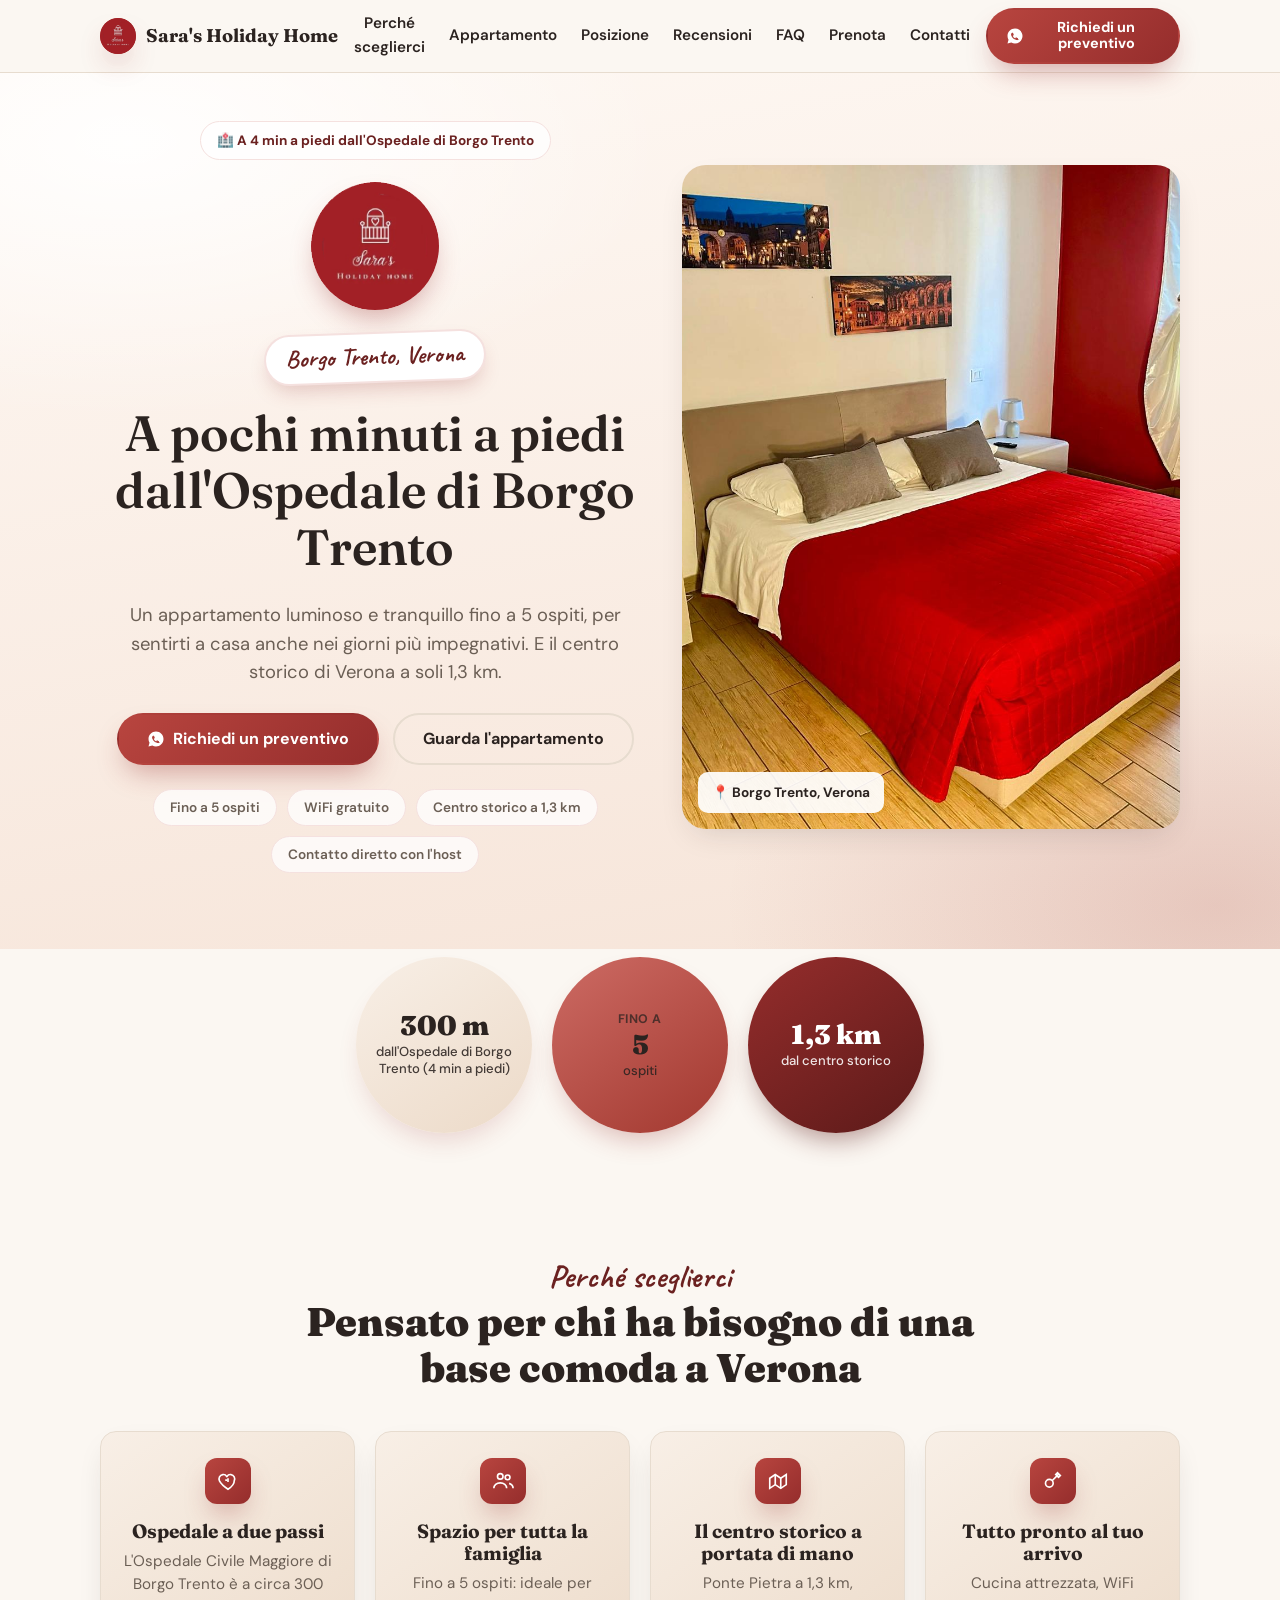
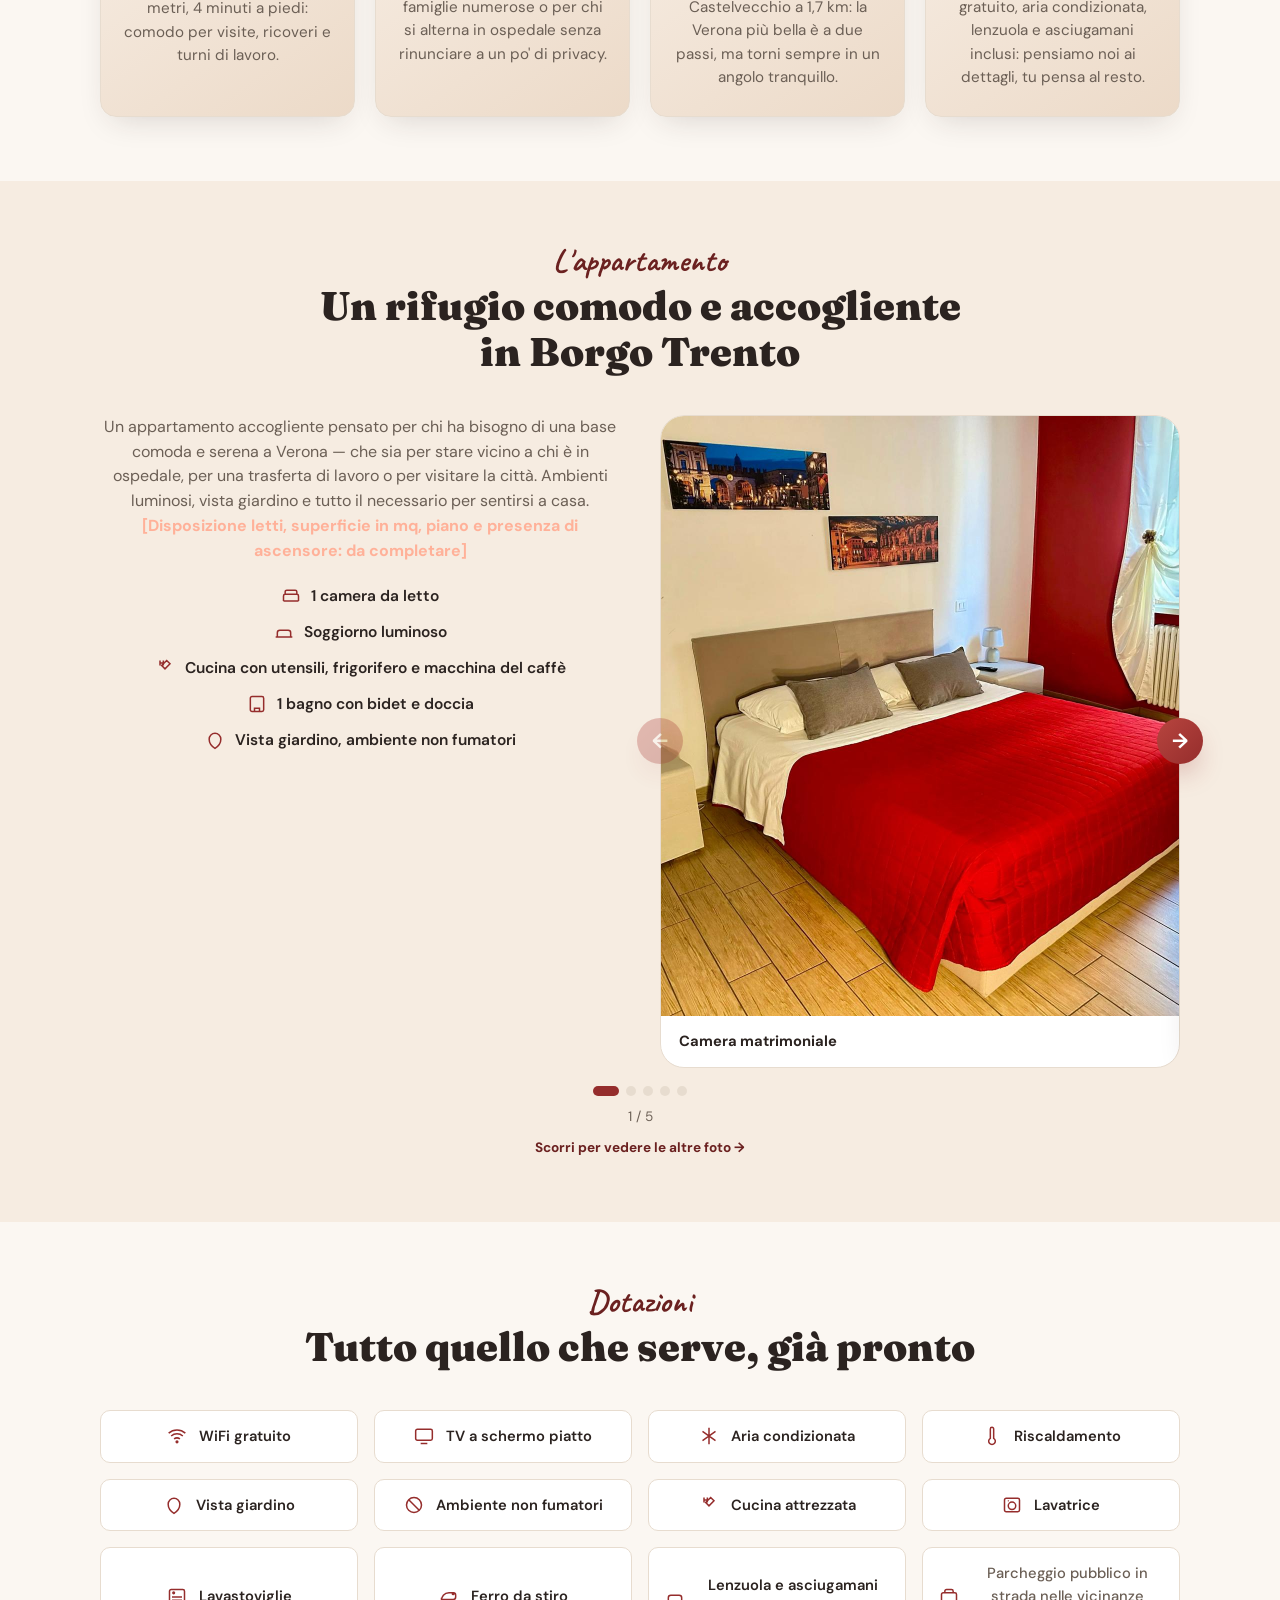
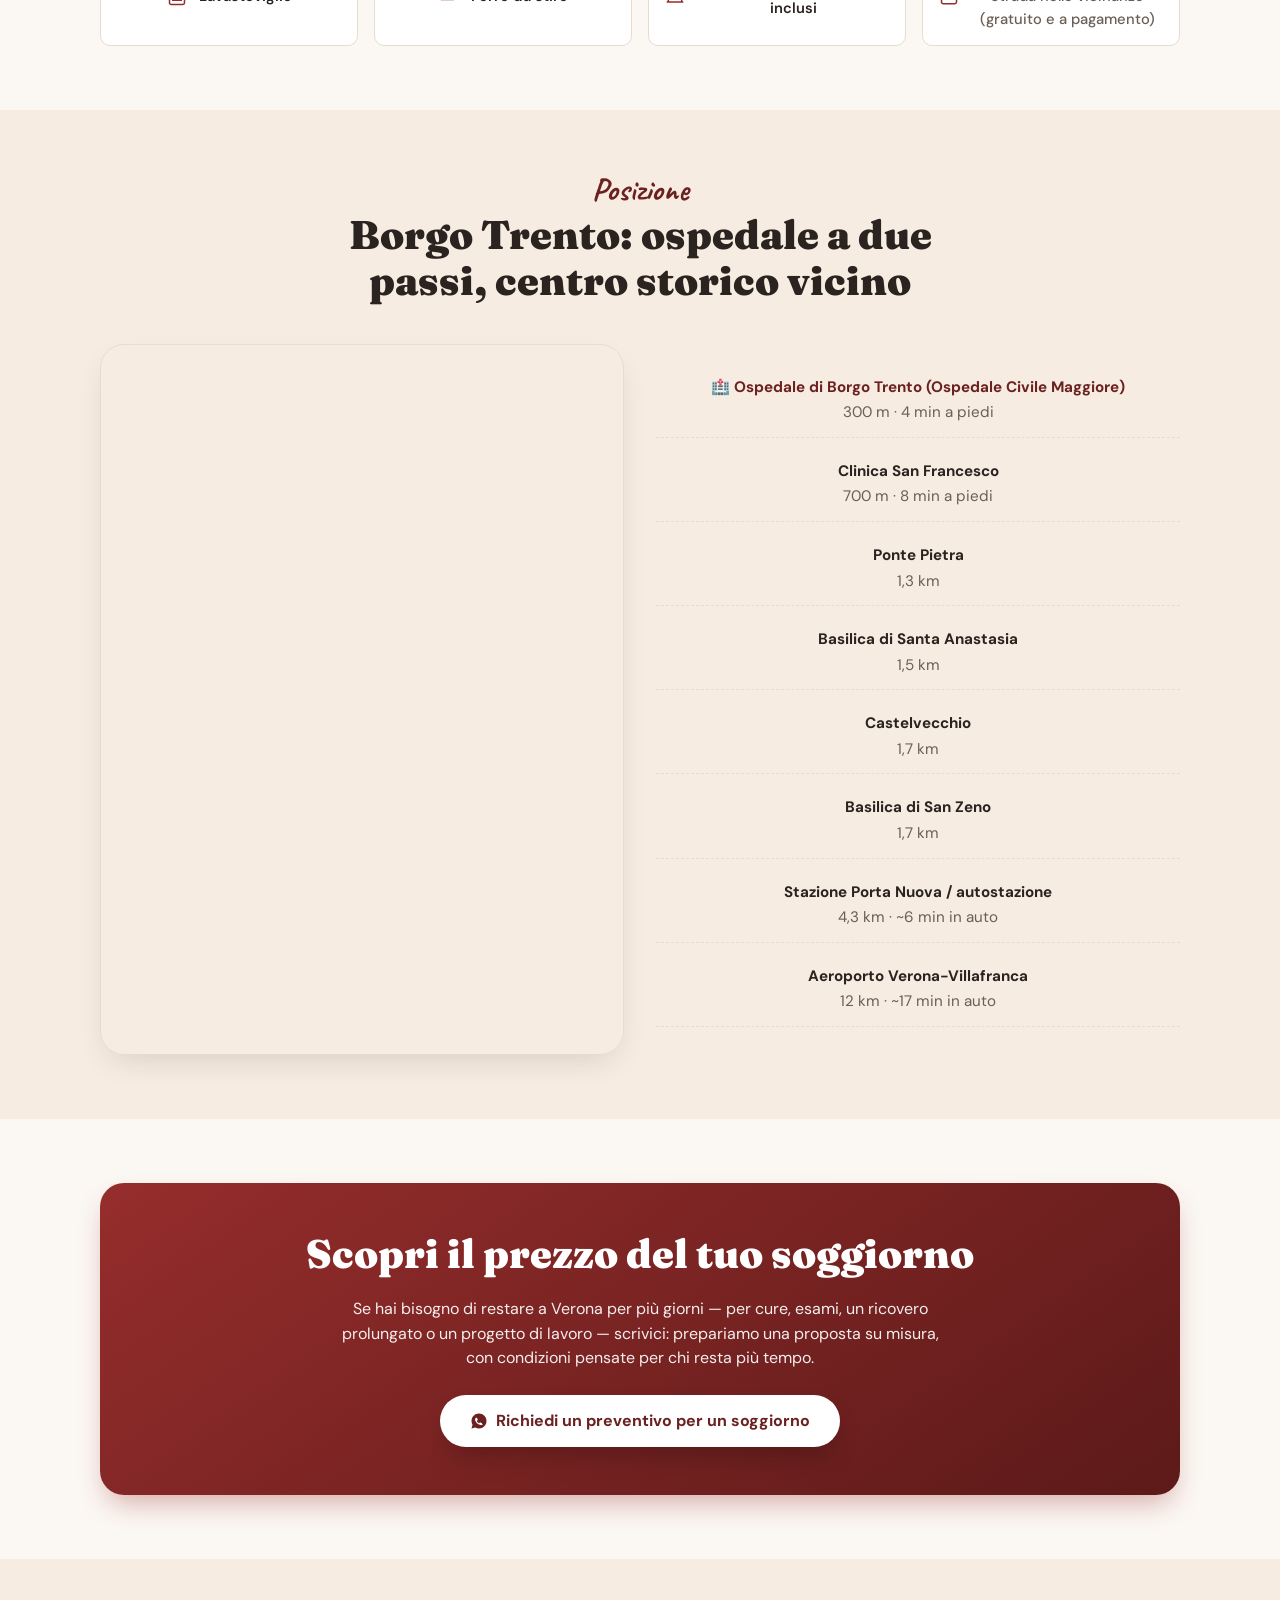
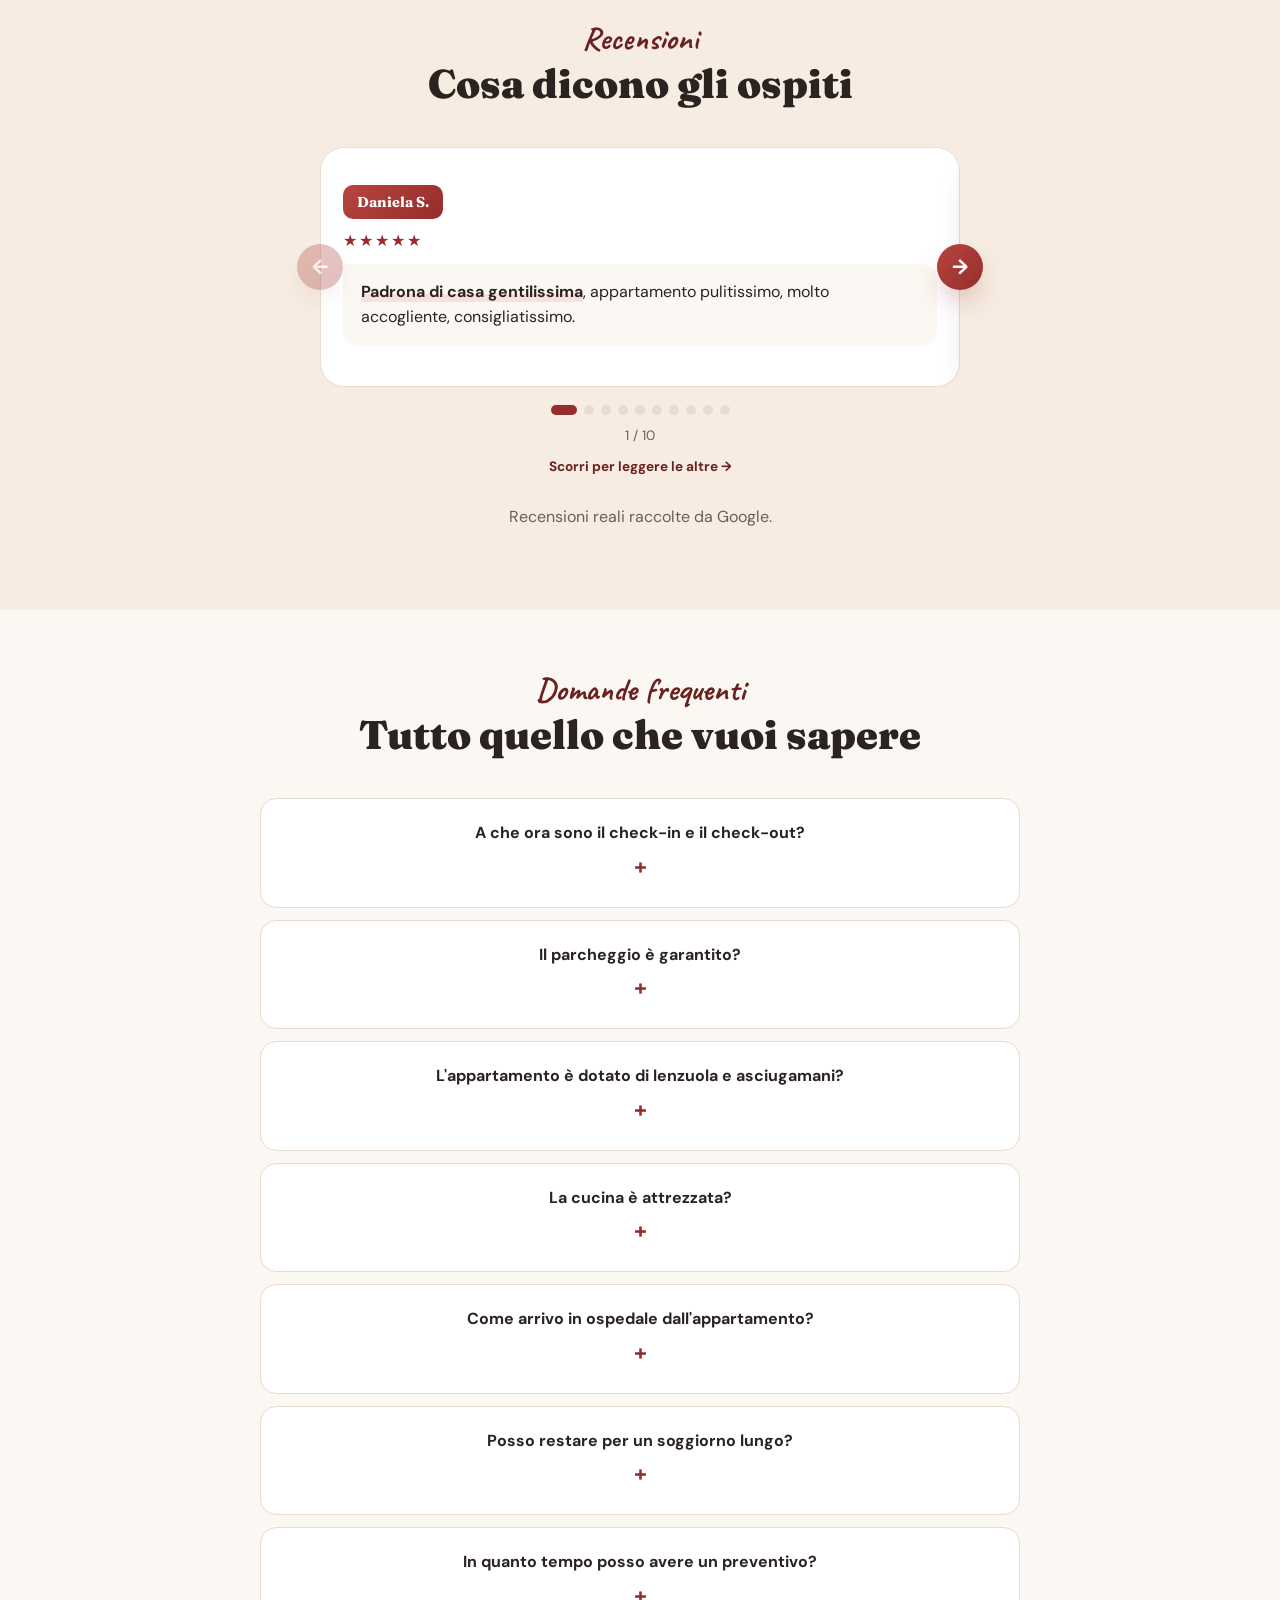
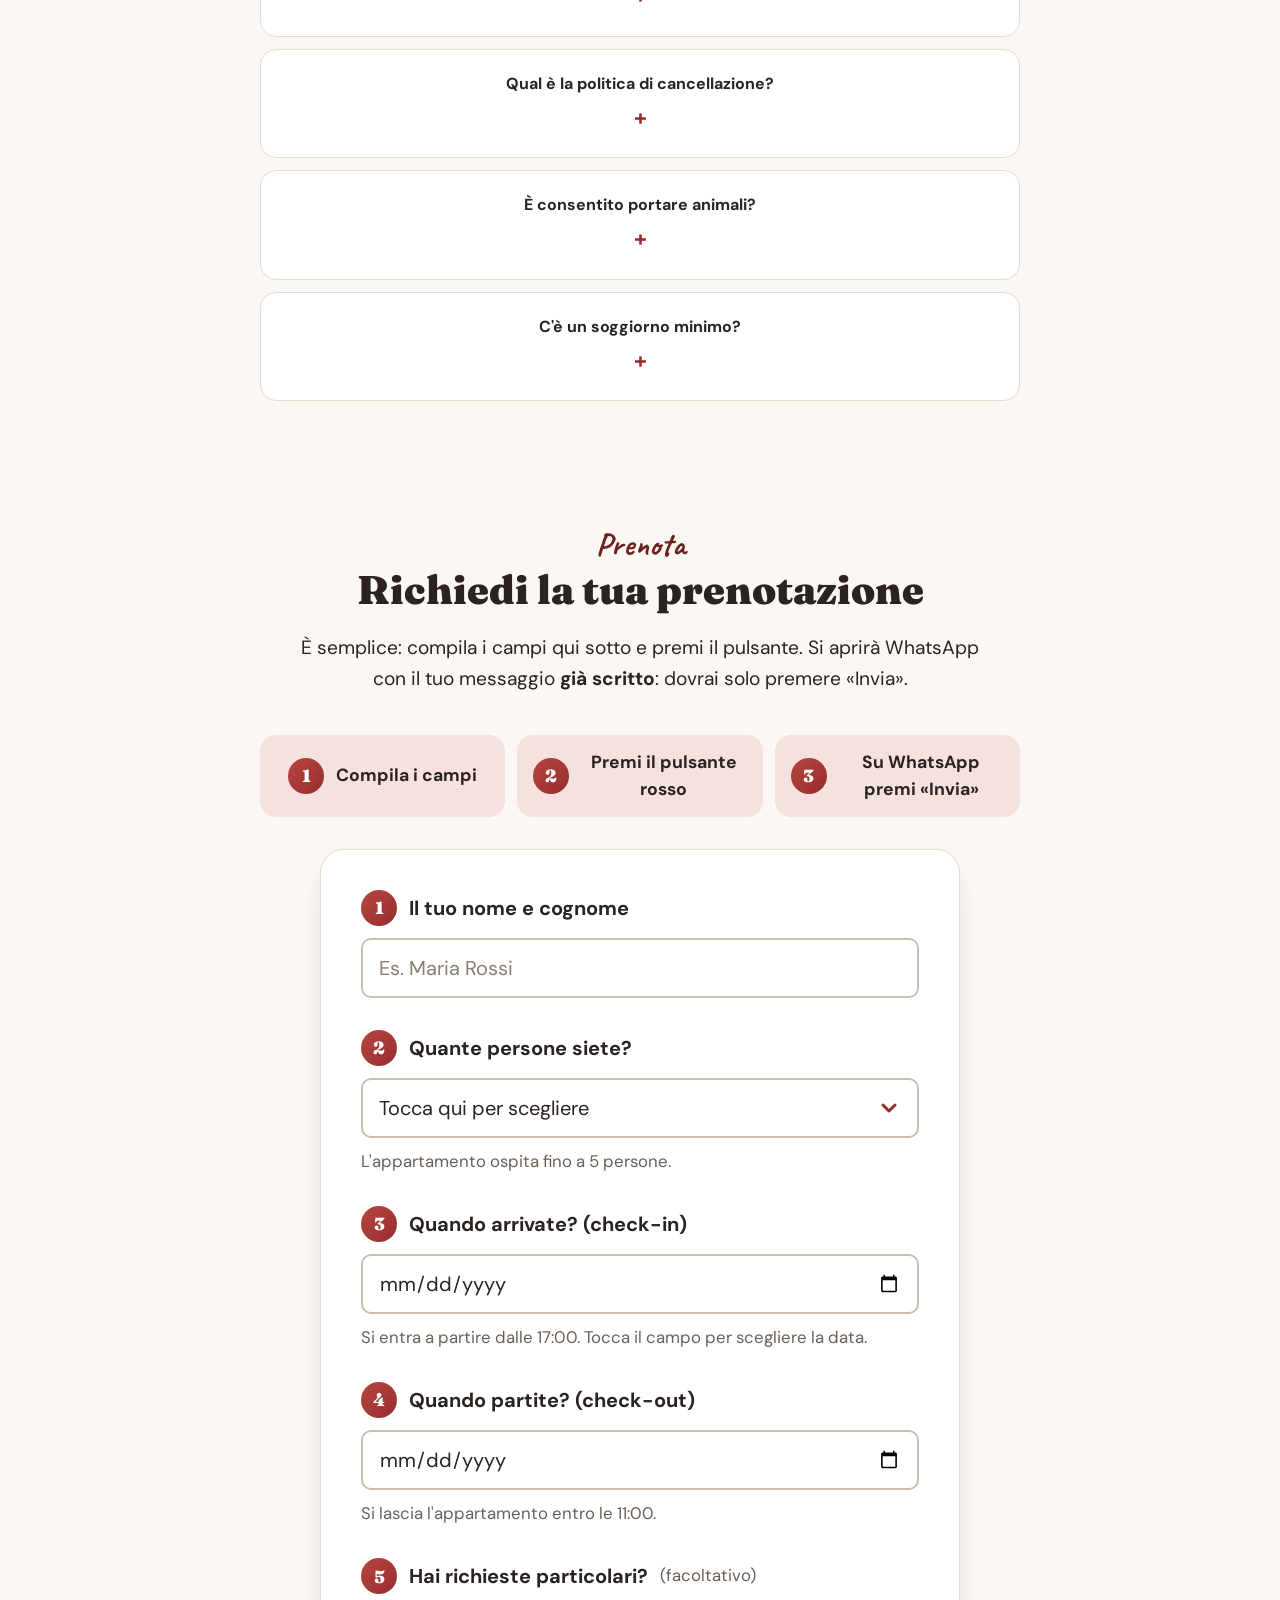
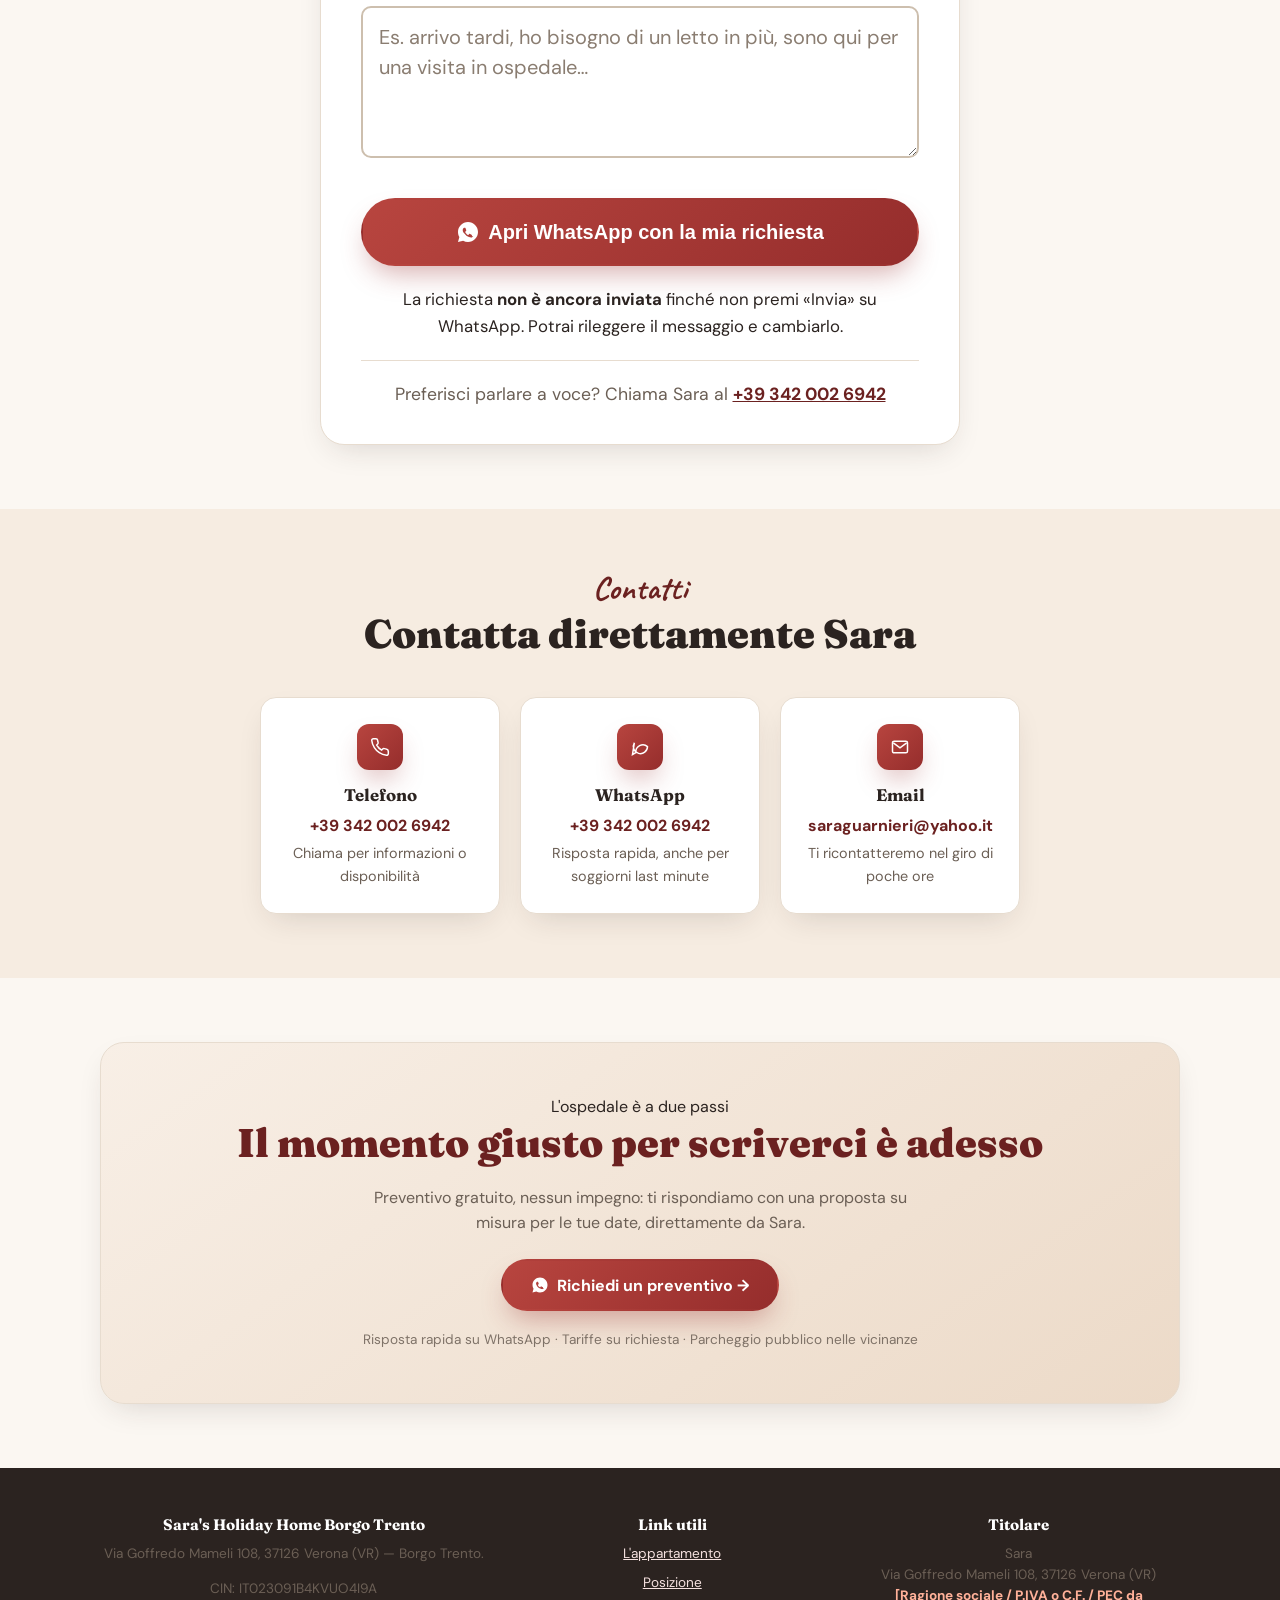
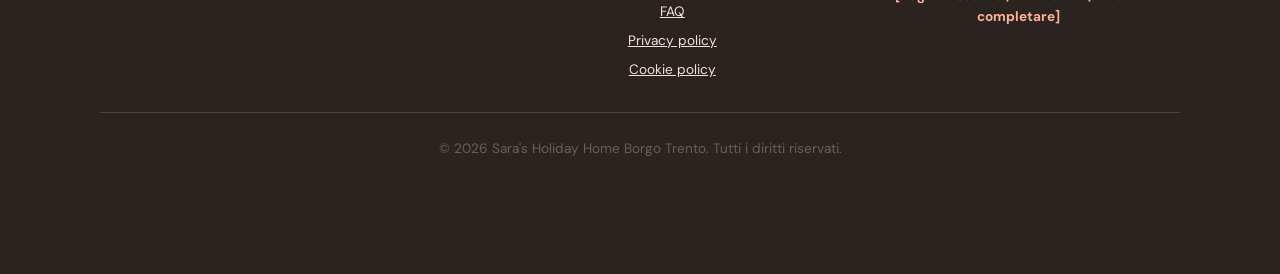
==== commit 277bd799: "Ripristina il form di richiesta prenotazione via WhatsApp Reintegra la sezione "Prenota" (form con n" ====
--- a/index.html
+++ b/index.html
@@ -78,10 +78,11 @@
       <a href="#posizione">Posizione</a>
       <a href="#recensioni">Recensioni</a>
       <a href="#faq">FAQ</a>
+      <a href="#prenota">Prenota</a>
       <a href="#contatti">Contatti</a>
     </nav>
     <div class="header-actions">
-      <a class="btn btn-primary" data-whatsapp-cta href="#contatti" target="_blank" rel="noopener"><svg class="wa-icon" width="18" height="18" viewBox="0 0 24 24" fill="currentColor" aria-hidden="true"><path d="M12 2C6.48 2 2 6.48 2 12c0 1.85.5 3.58 1.36 5.07L2 22l5.07-1.33A9.93 9.93 0 0 0 12 22c5.52 0 10-4.48 10-10S17.52 2 12 2Zm5.2 14.2c-.22.62-1.28 1.2-1.77 1.27-.45.07-1.02.1-1.65-.1-.38-.12-.87-.28-1.5-.55-2.63-1.14-4.35-3.78-4.48-3.96-.13-.18-1.07-1.42-1.07-2.71 0-1.29.68-1.92.92-2.18.24-.26.52-.32.7-.32h.5c.16 0 .38-.02.58.46.22.52.75 1.83.82 1.96.07.13.11.28.02.45-.36.7-.73.98-.95 1.22-.2.22-.24.35-.09.6.7 1.3 1.5 2.02 2.68 2.6.2.1.32.08.46-.06.17-.18.62-.68.8-.92.17-.24.34-.2.57-.12.23.08 1.48.7 1.73.83.25.13.42.19.48.3.06.11.06.62-.16 1.23Z"/></svg><span class="btn-label"> Richiedi un preventivo</span></a>
+      <a class="btn btn-primary" href="#prenota"><svg class="wa-icon" width="18" height="18" viewBox="0 0 24 24" fill="currentColor" aria-hidden="true"><path d="M12 2C6.48 2 2 6.48 2 12c0 1.85.5 3.58 1.36 5.07L2 22l5.07-1.33A9.93 9.93 0 0 0 12 22c5.52 0 10-4.48 10-10S17.52 2 12 2Zm5.2 14.2c-.22.62-1.28 1.2-1.77 1.27-.45.07-1.02.1-1.65-.1-.38-.12-.87-.28-1.5-.55-2.63-1.14-4.35-3.78-4.48-3.96-.13-.18-1.07-1.42-1.07-2.71 0-1.29.68-1.92.92-2.18.24-.26.52-.32.7-.32h.5c.16 0 .38-.02.58.46.22.52.75 1.83.82 1.96.07.13.11.28.02.45-.36.7-.73.98-.95 1.22-.2.22-.24.35-.09.6.7 1.3 1.5 2.02 2.68 2.6.2.1.32.08.46-.06.17-.18.62-.68.8-.92.17-.24.34-.2.57-.12.23.08 1.48.7 1.73.83.25.13.42.19.48.3.06.11.06.62-.16 1.23Z"/></svg><span class="btn-label"> Richiedi un preventivo</span></a>
     </div>
   </div>
 </header>
@@ -98,7 +99,7 @@
         <h1>A pochi minuti a piedi dall'Ospedale di Borgo Trento</h1>
         <p class="lead">Un appartamento luminoso e tranquillo fino a 5 ospiti, per sentirti a casa anche nei giorni più impegnativi. E il centro storico di Verona a soli 1,3 km.</p>
         <div class="hero-cta">
-          <a class="btn btn-primary" data-whatsapp-cta href="#contatti" target="_blank" rel="noopener">
+          <a class="btn btn-primary" href="#prenota">
             <svg class="wa-icon" width="18" height="18" viewBox="0 0 24 24" fill="currentColor" aria-hidden="true"><path d="M12 2C6.48 2 2 6.48 2 12c0 1.85.5 3.58 1.36 5.07L2 22l5.07-1.33A9.93 9.93 0 0 0 12 22c5.52 0 10-4.48 10-10S17.52 2 12 2Zm5.2 14.2c-.22.62-1.28 1.2-1.77 1.27-.45.07-1.02.1-1.65-.1-.38-.12-.87-.28-1.5-.55-2.63-1.14-4.35-3.78-4.48-3.96-.13-.18-1.07-1.42-1.07-2.71 0-1.29.68-1.92.92-2.18.24-.26.52-.32.7-.32h.5c.16 0 .38-.02.58.46.22.52.75 1.83.82 1.96.07.13.11.28.02.45-.36.7-.73.98-.95 1.22-.2.22-.24.35-.09.6.7 1.3 1.5 2.02 2.68 2.6.2.1.32.08.46-.06.17-.18.62-.68.8-.92.17-.24.34-.2.57-.12.23.08 1.48.7 1.73.83.25.13.42.19.48.3.06.11.06.62-.16 1.23Z"/></svg>
             Richiedi un preventivo
           </a>
@@ -284,7 +285,7 @@
       <div class="longstay">
         <h2>Scopri il prezzo del tuo soggiorno</h2>
         <p>Se hai bisogno di restare a Verona per più giorni — per cure, esami, un ricovero prolungato o un progetto di lavoro — scrivici: prepariamo una proposta su misura, con condizioni pensate per chi resta più tempo.</p>
-        <a class="btn btn-primary" data-whatsapp-cta href="#contatti" target="_blank" rel="noopener"><svg class="wa-icon" width="18" height="18" viewBox="0 0 24 24" fill="currentColor" aria-hidden="true"><path d="M12 2C6.48 2 2 6.48 2 12c0 1.85.5 3.58 1.36 5.07L2 22l5.07-1.33A9.93 9.93 0 0 0 12 22c5.52 0 10-4.48 10-10S17.52 2 12 2Zm5.2 14.2c-.22.62-1.28 1.2-1.77 1.27-.45.07-1.02.1-1.65-.1-.38-.12-.87-.28-1.5-.55-2.63-1.14-4.35-3.78-4.48-3.96-.13-.18-1.07-1.42-1.07-2.71 0-1.29.68-1.92.92-2.18.24-.26.52-.32.7-.32h.5c.16 0 .38-.02.58.46.22.52.75 1.83.82 1.96.07.13.11.28.02.45-.36.7-.73.98-.95 1.22-.2.22-.24.35-.09.6.7 1.3 1.5 2.02 2.68 2.6.2.1.32.08.46-.06.17-.18.62-.68.8-.92.17-.24.34-.2.57-.12.23.08 1.48.7 1.73.83.25.13.42.19.48.3.06.11.06.62-.16 1.23Z"/></svg> Richiedi un preventivo per un soggiorno</a>
+        <a class="btn btn-primary" href="#prenota"><svg class="wa-icon" width="18" height="18" viewBox="0 0 24 24" fill="currentColor" aria-hidden="true"><path d="M12 2C6.48 2 2 6.48 2 12c0 1.85.5 3.58 1.36 5.07L2 22l5.07-1.33A9.93 9.93 0 0 0 12 22c5.52 0 10-4.48 10-10S17.52 2 12 2Zm5.2 14.2c-.22.62-1.28 1.2-1.77 1.27-.45.07-1.02.1-1.65-.1-.38-.12-.87-.28-1.5-.55-2.63-1.14-4.35-3.78-4.48-3.96-.13-.18-1.07-1.42-1.07-2.71 0-1.29.68-1.92.92-2.18.24-.26.52-.32.7-.32h.5c.16 0 .38-.02.58.46.22.52.75 1.83.82 1.96.07.13.11.28.02.45-.36.7-.73.98-.95 1.22-.2.22-.24.35-.09.6.7 1.3 1.5 2.02 2.68 2.6.2.1.32.08.46-.06.17-.18.62-.68.8-.92.17-.24.34-.2.57-.12.23.08 1.48.7 1.73.83.25.13.42.19.48.3.06.11.06.62-.16 1.23Z"/></svg> Richiedi un preventivo per un soggiorno</a>
       </div>
     </div>
   </section>
@@ -410,6 +411,71 @@
           <p><span class="placeholder-tag">[Da completare]</span></p>
         </details>
       </div>
+    </div>
+  </section>
+
+  <!-- PRENOTA (richiesta su WhatsApp) -->
+  <section class="section" id="prenota">
+    <div class="container">
+      <div class="section-header">
+        <span class="eyebrow">Prenota</span>
+        <h2>Richiedi la tua prenotazione</h2>
+        <p class="booking-lead">È semplice: compila i campi qui sotto e premi il pulsante. Si aprirà WhatsApp con il tuo messaggio <strong>già scritto</strong>: dovrai solo premere «Invia».</p>
+      </div>
+
+      <ol class="booking-steps" aria-label="Come funziona">
+        <li><span class="step-num" aria-hidden="true">1</span> Compila i campi</li>
+        <li><span class="step-num" aria-hidden="true">2</span> Premi il pulsante rosso</li>
+        <li><span class="step-num" aria-hidden="true">3</span> Su WhatsApp premi «Invia»</li>
+      </ol>
+
+      <form class="booking-form" id="booking-form" novalidate>
+        <div class="field">
+          <label for="bk-name"><span class="field-num" aria-hidden="true">1</span> Il tuo nome e cognome</label>
+          <input type="text" id="bk-name" name="name" autocomplete="name" maxlength="80" placeholder="Es. Maria Rossi" aria-describedby="err-name" required />
+          <p class="field-error" id="err-name" role="alert" hidden></p>
+        </div>
+
+        <div class="field">
+          <label for="bk-guests"><span class="field-num" aria-hidden="true">2</span> Quante persone siete?</label>
+          <select id="bk-guests" name="guests" aria-describedby="err-guests" required>
+            <option value="">Tocca qui per scegliere</option>
+            <option value="1 persona">1 persona</option>
+            <option value="2 persone">2 persone</option>
+            <option value="3 persone">3 persone</option>
+            <option value="4 persone">4 persone</option>
+            <option value="5 persone">5 persone</option>
+          </select>
+          <p class="field-hint">L'appartamento ospita fino a 5 persone.</p>
+          <p class="field-error" id="err-guests" role="alert" hidden></p>
+        </div>
+
+        <div class="field">
+          <label for="bk-checkin"><span class="field-num" aria-hidden="true">3</span> Quando arrivate? (check-in)</label>
+          <input type="date" id="bk-checkin" name="checkin" aria-describedby="err-checkin" required />
+          <p class="field-hint">Si entra a partire dalle 17:00. Tocca il campo per scegliere la data.</p>
+          <p class="field-error" id="err-checkin" role="alert" hidden></p>
+        </div>
+
+        <div class="field">
+          <label for="bk-checkout"><span class="field-num" aria-hidden="true">4</span> Quando partite? (check-out)</label>
+          <input type="date" id="bk-checkout" name="checkout" aria-describedby="err-checkout" required />
+          <p class="field-hint">Si lascia l'appartamento entro le 11:00.</p>
+          <p class="field-error" id="err-checkout" role="alert" hidden></p>
+        </div>
+
+        <div class="field">
+          <label for="bk-notes"><span class="field-num" aria-hidden="true">5</span> Hai richieste particolari? <span class="optional">(facoltativo)</span></label>
+          <textarea id="bk-notes" name="notes" rows="4" maxlength="500" placeholder="Es. arrivo tardi, ho bisogno di un letto in più, sono qui per una visita in ospedale…"></textarea>
+        </div>
+
+        <button type="submit" class="btn btn-primary btn-block booking-submit">
+          <svg class="wa-icon" width="24" height="24" viewBox="0 0 24 24" fill="currentColor" aria-hidden="true"><path d="M12 2C6.48 2 2 6.48 2 12c0 1.85.5 3.58 1.36 5.07L2 22l5.07-1.33A9.93 9.93 0 0 0 12 22c5.52 0 10-4.48 10-10S17.52 2 12 2Zm5.2 14.2c-.22.62-1.28 1.2-1.77 1.27-.45.07-1.02.1-1.65-.1-.38-.12-.87-.28-1.5-.55-2.63-1.14-4.35-3.78-4.48-3.96-.13-.18-1.07-1.42-1.07-2.71 0-1.29.68-1.92.92-2.18.24-.26.52-.32.7-.32h.5c.16 0 .38-.02.58.46.22.52.75 1.83.82 1.96.07.13.11.28.02.45-.36.7-.73.98-.95 1.22-.2.22-.24.35-.09.6.7 1.3 1.5 2.02 2.68 2.6.2.1.32.08.46-.06.17-.18.62-.68.8-.92.17-.24.34-.2.57-.12.23.08 1.48.7 1.73.83.25.13.42.19.48.3.06.11.06.62-.16 1.23Z"/></svg>
+          Apri WhatsApp con la mia richiesta
+        </button>
+        <p class="booking-note">La richiesta <strong>non è ancora inviata</strong> finché non premi «Invia» su WhatsApp. Potrai rileggere il messaggio e cambiarlo.</p>
+        <p class="booking-alt">Preferisci parlare a voce? Chiama Sara al <a data-tel-cta href="#">+39 342 002 6942</a></p>
+      </form>
     </div>
   </section>
 
@@ -450,7 +516,7 @@
         <span class="eyebrow">L'ospedale è a due passi</span>
         <h2>Il momento giusto per scriverci è adesso</h2>
         <p>Preventivo gratuito, nessun impegno: ti rispondiamo con una proposta su misura per le tue date, direttamente da Sara.</p>
-        <a class="btn btn-primary" data-whatsapp-cta href="#contatti" target="_blank" rel="noopener"><svg class="wa-icon" width="18" height="18" viewBox="0 0 24 24" fill="currentColor" aria-hidden="true"><path d="M12 2C6.48 2 2 6.48 2 12c0 1.85.5 3.58 1.36 5.07L2 22l5.07-1.33A9.93 9.93 0 0 0 12 22c5.52 0 10-4.48 10-10S17.52 2 12 2Zm5.2 14.2c-.22.62-1.28 1.2-1.77 1.27-.45.07-1.02.1-1.65-.1-.38-.12-.87-.28-1.5-.55-2.63-1.14-4.35-3.78-4.48-3.96-.13-.18-1.07-1.42-1.07-2.71 0-1.29.68-1.92.92-2.18.24-.26.52-.32.7-.32h.5c.16 0 .38-.02.58.46.22.52.75 1.83.82 1.96.07.13.11.28.02.45-.36.7-.73.98-.95 1.22-.2.22-.24.35-.09.6.7 1.3 1.5 2.02 2.68 2.6.2.1.32.08.46-.06.17-.18.62-.68.8-.92.17-.24.34-.2.57-.12.23.08 1.48.7 1.73.83.25.13.42.19.48.3.06.11.06.62-.16 1.23Z"/></svg> Richiedi un preventivo →</a>
+        <a class="btn btn-primary" href="#prenota"><svg class="wa-icon" width="18" height="18" viewBox="0 0 24 24" fill="currentColor" aria-hidden="true"><path d="M12 2C6.48 2 2 6.48 2 12c0 1.85.5 3.58 1.36 5.07L2 22l5.07-1.33A9.93 9.93 0 0 0 12 22c5.52 0 10-4.48 10-10S17.52 2 12 2Zm5.2 14.2c-.22.62-1.28 1.2-1.77 1.27-.45.07-1.02.1-1.65-.1-.38-.12-.87-.28-1.5-.55-2.63-1.14-4.35-3.78-4.48-3.96-.13-.18-1.07-1.42-1.07-2.71 0-1.29.68-1.92.92-2.18.24-.26.52-.32.7-.32h.5c.16 0 .38-.02.58.46.22.52.75 1.83.82 1.96.07.13.11.28.02.45-.36.7-.73.98-.95 1.22-.2.22-.24.35-.09.6.7 1.3 1.5 2.02 2.68 2.6.2.1.32.08.46-.06.17-.18.62-.68.8-.92.17-.24.34-.2.57-.12.23.08 1.48.7 1.73.83.25.13.42.19.48.3.06.11.06.62-.16 1.23Z"/></svg> Richiedi un preventivo →</a>
         <p class="fine-print">Risposta rapida su WhatsApp · Tariffe su richiesta · Parcheggio pubblico nelle vicinanze</p>
       </div>
     </div>
@@ -490,7 +556,7 @@
 </footer>
 
 <div class="sticky-cta">
-  <a class="btn btn-primary" data-whatsapp-cta href="#contatti" target="_blank" rel="noopener">
+  <a class="btn btn-primary" href="#prenota">
     <svg class="wa-icon" width="18" height="18" viewBox="0 0 24 24" fill="currentColor" aria-hidden="true"><path d="M12 2C6.48 2 2 6.48 2 12c0 1.85.5 3.58 1.36 5.07L2 22l5.07-1.33A9.93 9.93 0 0 0 12 22c5.52 0 10-4.48 10-10S17.52 2 12 2Zm5.2 14.2c-.22.62-1.28 1.2-1.77 1.27-.45.07-1.02.1-1.65-.1-.38-.12-.87-.28-1.5-.55-2.63-1.14-4.35-3.78-4.48-3.96-.13-.18-1.07-1.42-1.07-2.71 0-1.29.68-1.92.92-2.18.24-.26.52-.32.7-.32h.5c.16 0 .38-.02.58.46.22.52.75 1.83.82 1.96.07.13.11.28.02.45-.36.7-.73.98-.95 1.22-.2.22-.24.35-.09.6.7 1.3 1.5 2.02 2.68 2.6.2.1.32.08.46-.06.17-.18.62-.68.8-.92.17-.24.34-.2.57-.12.23.08 1.48.7 1.73.83.25.13.42.19.48.3.06.11.06.62-.16 1.23Z"/></svg>
     Richiedi un preventivo
   </a>
--- a/css/style.css
+++ b/css/style.css
@@ -1015,3 +1015,167 @@
   border-radius: 8px;
   z-index: 100;
 }
+
+.booking-lead {
+  font-size: 1.2rem;
+  line-height: 1.6;
+  color: var(--color-text);
+  margin-top: 12px;
+}
+
+.booking-steps {
+  list-style: none;
+  padding: 0;
+  margin: 0 auto 32px;
+  max-width: 760px;
+  display: grid;
+  gap: 12px;
+  grid-template-columns: minmax(0, 1fr);
+  font-size: 1.1rem;
+  font-weight: 700;
+  color: var(--color-text);
+}
+
+@media (min-width: 700px) {
+  .booking-steps { grid-template-columns: repeat(3, minmax(0, 1fr)); }
+}
+
+.booking-steps li {
+  display: flex;
+  align-items: center;
+  justify-content: center;
+  gap: 12px;
+  background: var(--color-accent-soft);
+  border-radius: var(--radius-md);
+  padding: 14px 16px;
+}
+
+.step-num,
+.field-num {
+  flex-shrink: 0;
+  display: inline-flex;
+  align-items: center;
+  justify-content: center;
+  width: 36px;
+  height: 36px;
+  border-radius: 50%;
+  background: var(--grad-accent);
+  color: #fff;
+  font-family: var(--font-heading);
+  font-weight: 900;
+  font-size: 1.1rem;
+  line-height: 1;
+}
+
+.booking-form {
+  max-width: 640px;
+  margin: 0 auto;
+  background: var(--color-surface);
+  border: 1px solid var(--color-border);
+  border-radius: var(--radius-lg);
+  box-shadow: var(--shadow-soft);
+  padding: 28px 20px;
+  text-align: left;
+}
+
+@media (min-width: 600px) {
+  .booking-form { padding: 40px 40px 36px; }
+}
+
+.booking-form .field { margin-bottom: 32px; }
+
+.booking-form label {
+  display: flex;
+  align-items: center;
+  gap: 12px;
+  font-size: 1.25rem;
+  font-weight: 700;
+  line-height: 1.3;
+  color: var(--color-text);
+  margin-bottom: 12px;
+}
+
+.booking-form .optional {
+  font-weight: 400;
+  color: var(--color-text-soft);
+  font-size: 1.05rem;
+}
+
+.booking-form input,
+.booking-form select,
+.booking-form textarea {
+  display: block;
+  width: 100%;
+  min-height: 60px;
+  padding: 14px 16px;
+  font-family: var(--font-body);
+  font-size: 1.25rem;
+  color: var(--color-text);
+  background: #fff;
+  border: 2px solid #cdbfae;
+  border-radius: var(--radius-sm);
+  -webkit-appearance: none;
+  appearance: none;
+}
+
+.booking-form select {
+  background-image: url("data:image/svg+xml;utf8,<svg xmlns='http://www.w3.org/2000/svg' width='24' height='24' viewBox='0 0 24 24' fill='none' stroke='%23952d2c' stroke-width='3' stroke-linecap='round' stroke-linejoin='round'><path d='m6 9 6 6 6-6'/></svg>");
+  background-repeat: no-repeat;
+  background-position: right 16px center;
+  padding-right: 52px;
+}
+
+.booking-form textarea { resize: vertical; min-height: 120px; line-height: 1.5; }
+
+.booking-form input::placeholder,
+.booking-form textarea::placeholder { color: #8a7d71; }
+
+.booking-form input:focus,
+.booking-form select:focus,
+.booking-form textarea:focus {
+  outline: 4px solid rgba(149, 45, 44, 0.28);
+  border-color: var(--color-accent);
+}
+
+.booking-form [aria-invalid="true"] {
+  border-color: #b3261e;
+  background: #fdf3f2;
+}
+
+.field-hint {
+  margin: 10px 0 0;
+  font-size: 1.05rem;
+  color: var(--color-text-soft);
+}
+
+.field-error {
+  margin: 10px 0 0;
+  font-size: 1.1rem;
+  font-weight: 700;
+  color: #b3261e;
+}
+
+.booking-form .booking-submit {
+  min-height: 68px;
+  font-size: 1.25rem;
+  padding: 18px 24px;
+  margin-top: 8px;
+}
+
+.booking-note {
+  margin: 20px 0 0;
+  font-size: 1.05rem;
+  line-height: 1.6;
+  text-align: center;
+  color: var(--color-text);
+}
+
+.booking-alt {
+  margin: 20px 0 0;
+  padding-top: 20px;
+  border-top: 1px solid var(--color-border);
+  font-size: 1.1rem;
+  text-align: center;
+}
+
+.booking-alt a { font-weight: 700; white-space: nowrap; }
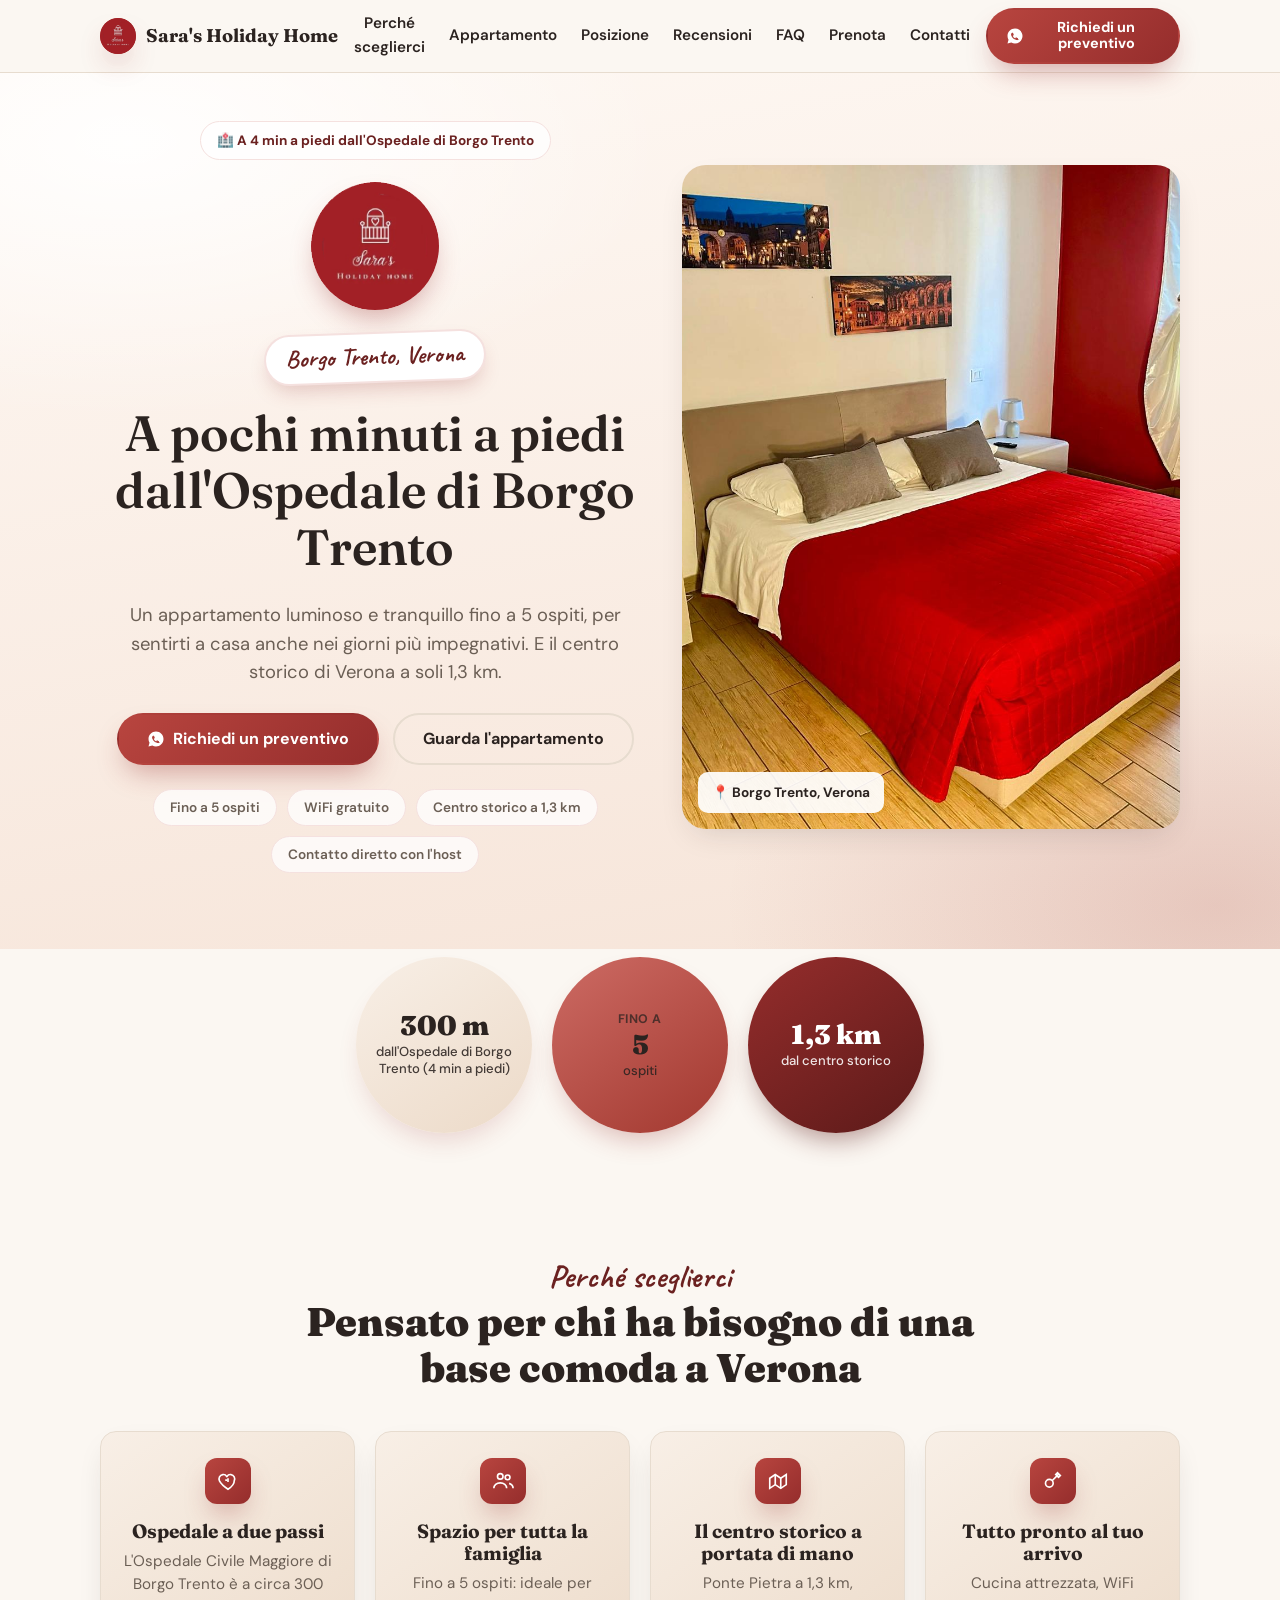
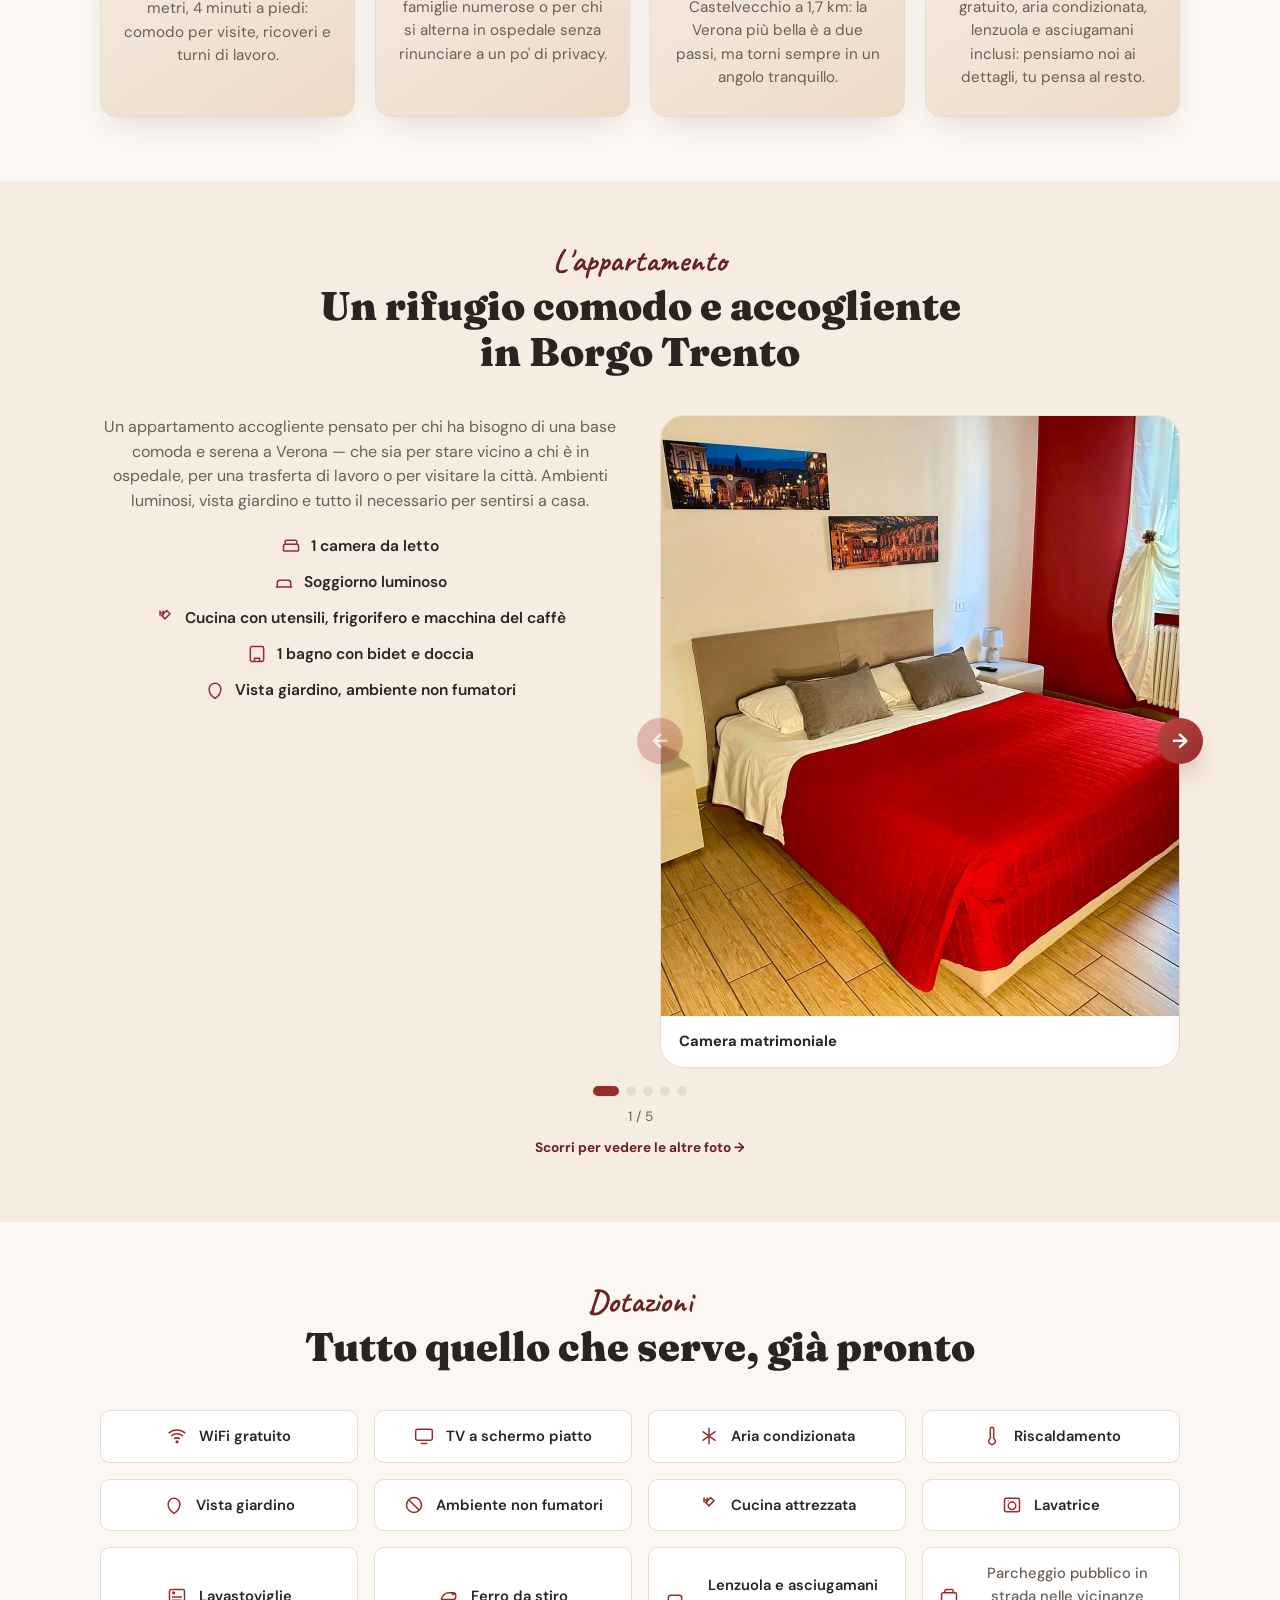
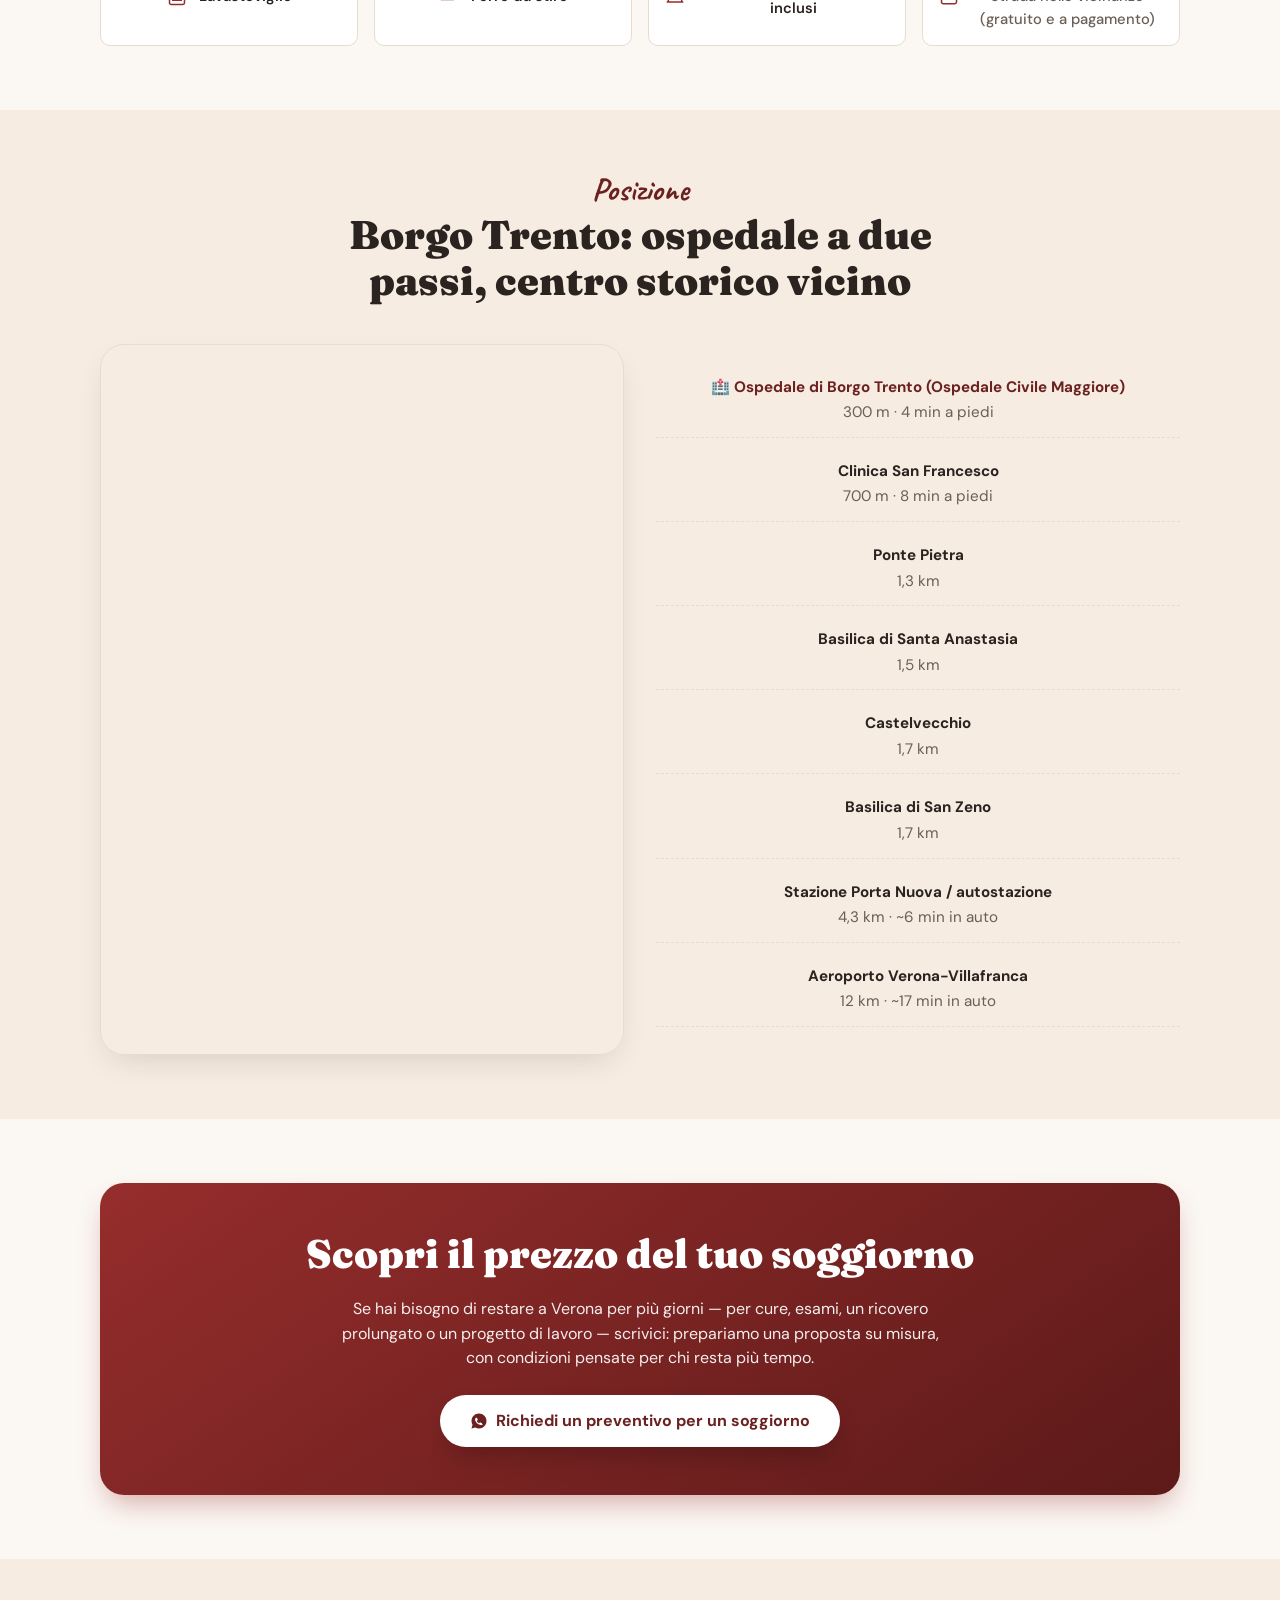
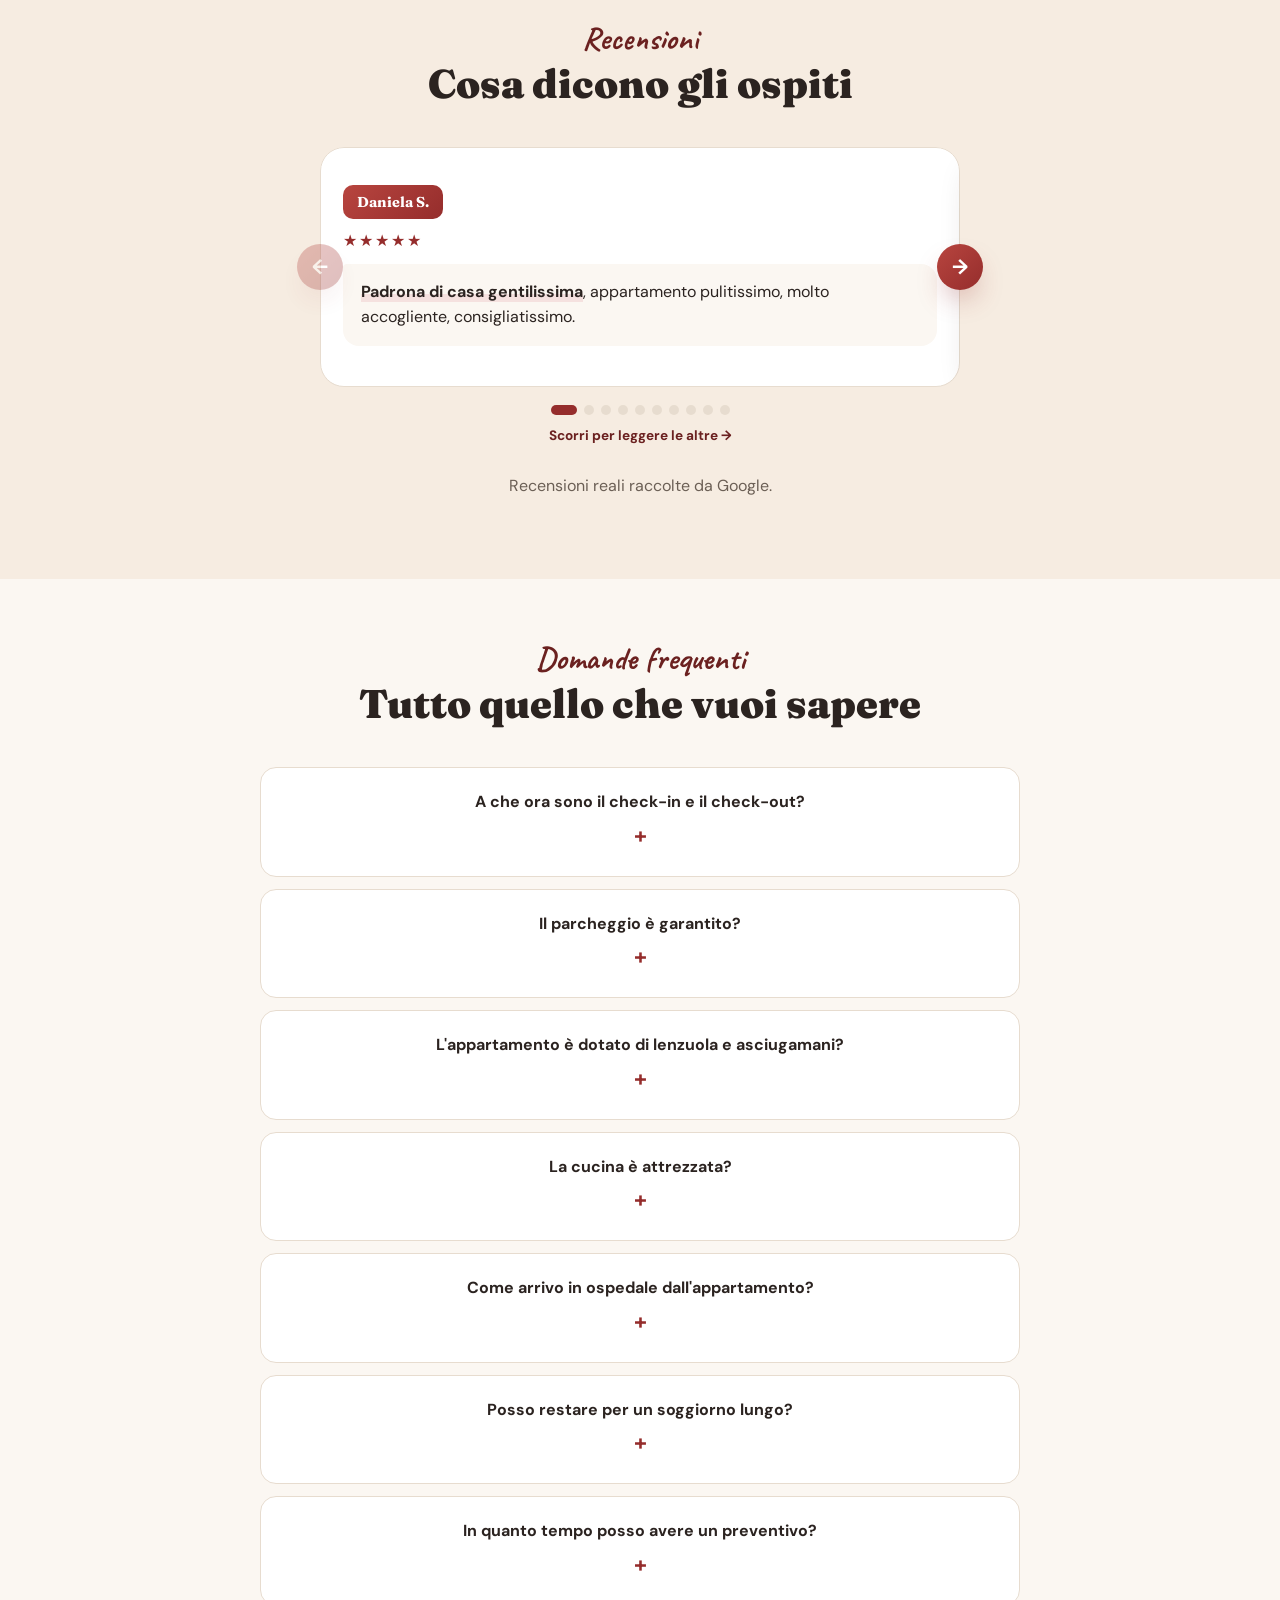
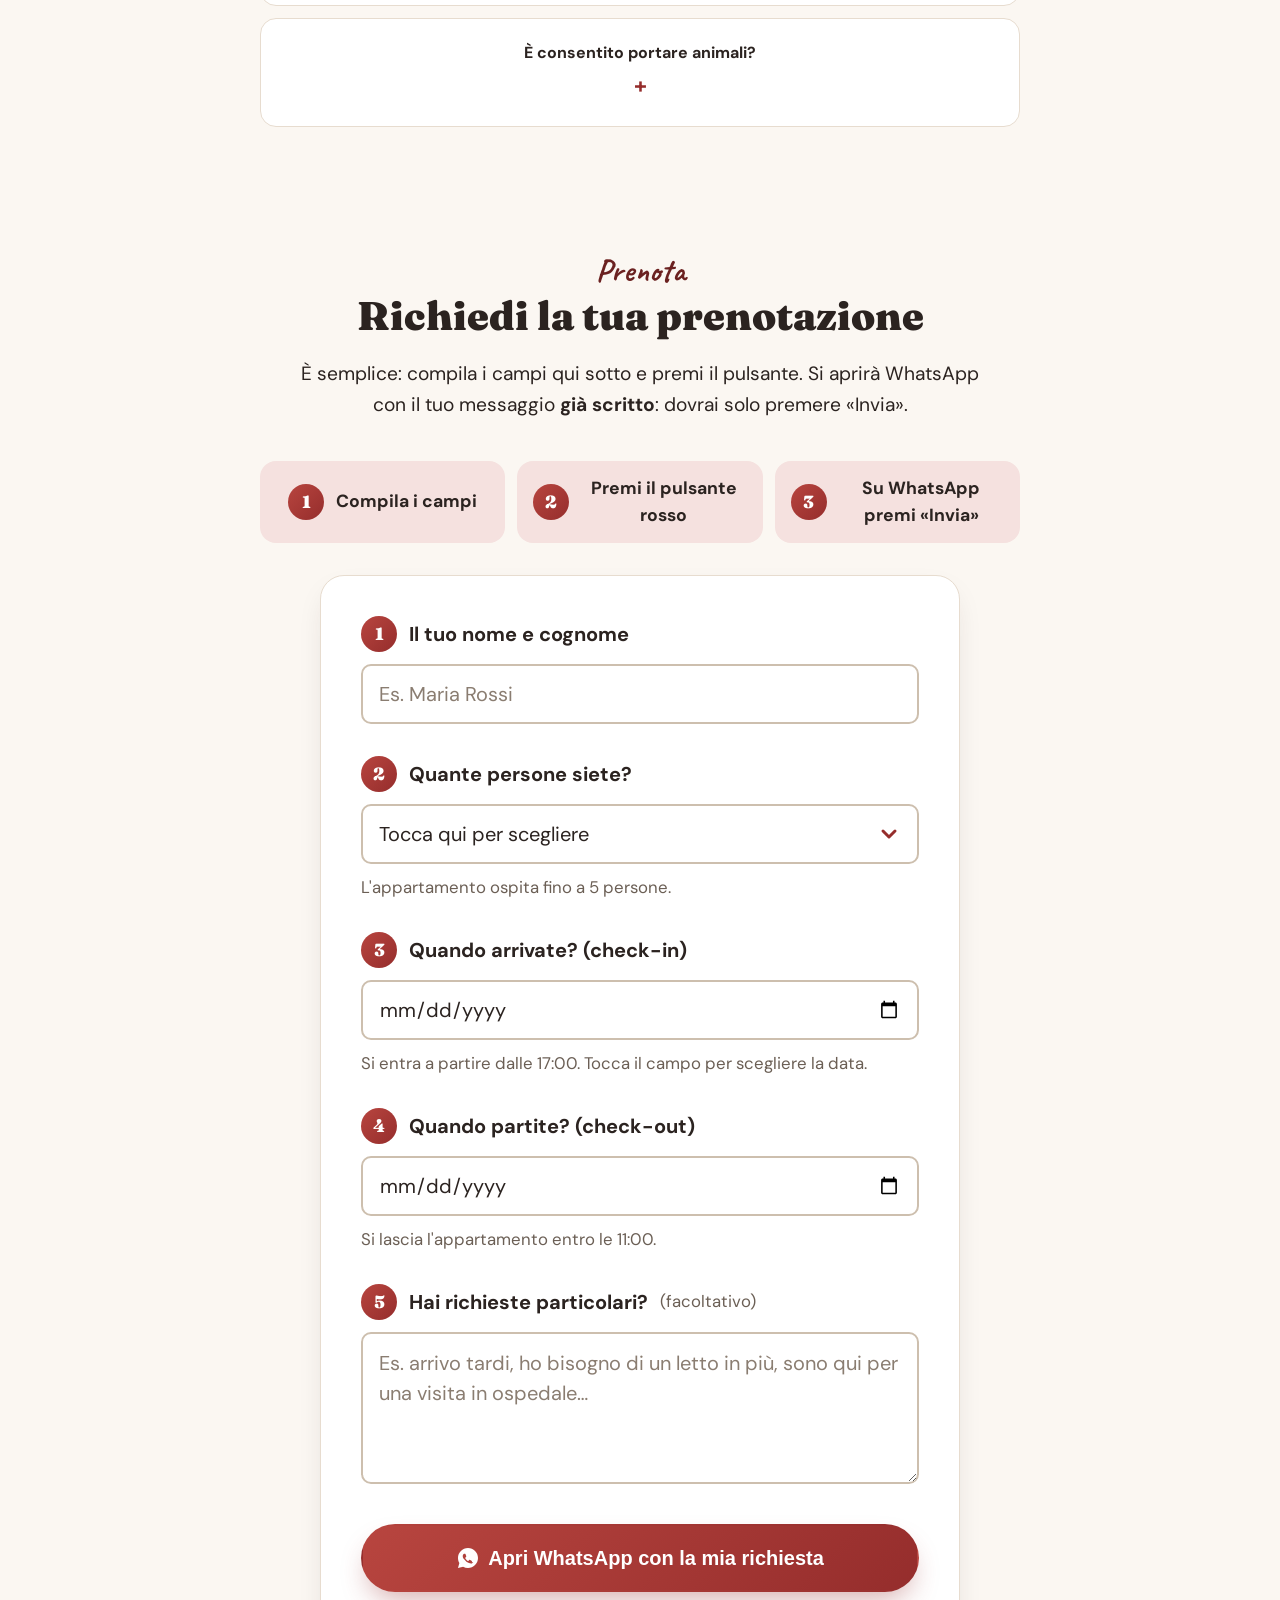
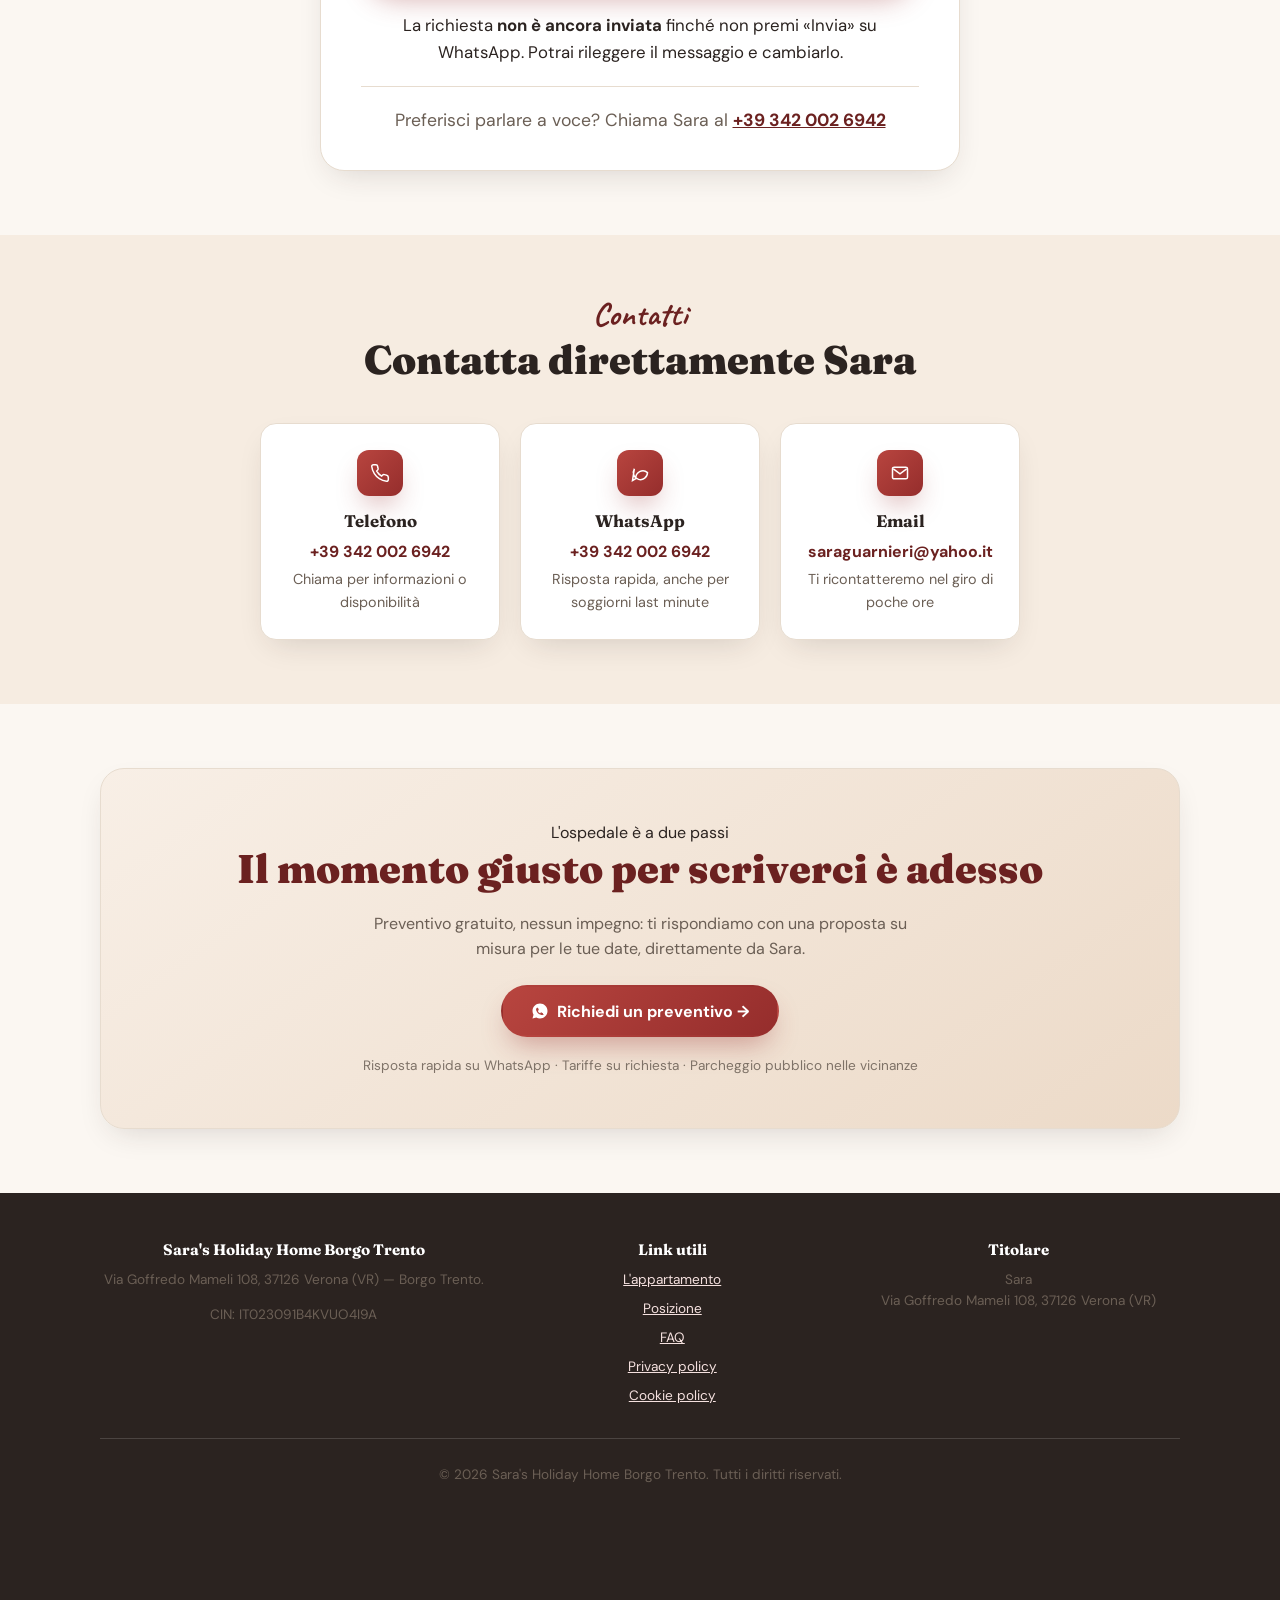
==== commit 3cf28dbd: "Rimuovi contenuti in bozza dalle FAQ, dal footer e il contatore recensioni FAQ: rimosse le domande s" ====
--- a/index.html
+++ b/index.html
@@ -179,7 +179,7 @@
       </div>
       <div class="apartment-grid">
         <div>
-          <p>Un appartamento accogliente pensato per chi ha bisogno di una base comoda e serena a Verona — che sia per stare vicino a chi è in ospedale, per una trasferta di lavoro o per visitare la città. Ambienti luminosi, vista giardino e tutto il necessario per sentirsi a casa. <span class="placeholder-tag">[Disposizione letti, superficie in mq, piano e presenza di ascensore: da completare]</span></p>
+          <p>Un appartamento accogliente pensato per chi ha bisogno di una base comoda e serena a Verona — che sia per stare vicino a chi è in ospedale, per una trasferta di lavoro o per visitare la città. Ambienti luminosi, vista giardino e tutto il necessario per sentirsi a casa.</p>
           <ul class="spaces-list">
             <li><svg width="20" height="20" viewBox="0 0 24 24" fill="none" stroke="currentColor" stroke-width="1.8"><path d="M3 18v-6a2 2 0 0 1 2-2h14a2 2 0 0 1 2 2v6M3 18h18M5 10V7a2 2 0 0 1 2-2h10a2 2 0 0 1 2 2v3"/></svg> 1 camera da letto</li>
             <li><svg width="20" height="20" viewBox="0 0 24 24" fill="none" stroke="currentColor" stroke-width="1.8"><path d="M4 18v-5a3 3 0 0 1 3-3h10a3 3 0 0 1 3 3v5M2 18h20"/></svg> Soggiorno luminoso</li>
@@ -355,7 +355,7 @@
       </div>
       <div class="car-foot">
         <div class="dots" id="dots"></div>
-        <span class="count" id="count">1 / 10</span>
+        <span class="count" id="count" style="display:none">1 / 10</span>
         <span class="swipe">Scorri per leggere le altre →</span>
       </div>
       <p class="reviews-source">Recensioni reali raccolte da Google.</p>
@@ -399,16 +399,8 @@
           <p>Ti ricontatteremo nel giro di poche ore da quando invii la richiesta.</p>
         </details>
         <details class="faq-item">
-          <summary>Qual è la politica di cancellazione?</summary>
-          <p><span class="placeholder-tag">[Da completare: condizioni di cancellazione e rimborso]</span></p>
-        </details>
-        <details class="faq-item">
           <summary>È consentito portare animali?</summary>
-          <p><span class="placeholder-tag">[Da completare]</span></p>
-        </details>
-        <details class="faq-item">
-          <summary>C'è un soggiorno minimo?</summary>
-          <p><span class="placeholder-tag">[Da completare]</span></p>
+          <p>Sì. Potrebbe essere richiesto un supplemento dalla proprietaria, che verrà incluso nel preventivo.</p>
         </details>
       </div>
     </div>
@@ -545,8 +537,7 @@
       <div>
         <h4>Titolare</h4>
         <p>Sara<br />
-        Via Goffredo Mameli 108, 37126 Verona (VR)<br />
-        <span class="placeholder-tag">[Ragione sociale / P.IVA o C.F. / PEC da completare]</span></p>
+        Via Goffredo Mameli 108, 37126 Verona (VR)</p>
       </div>
     </div>
     <div class="footer-legal">
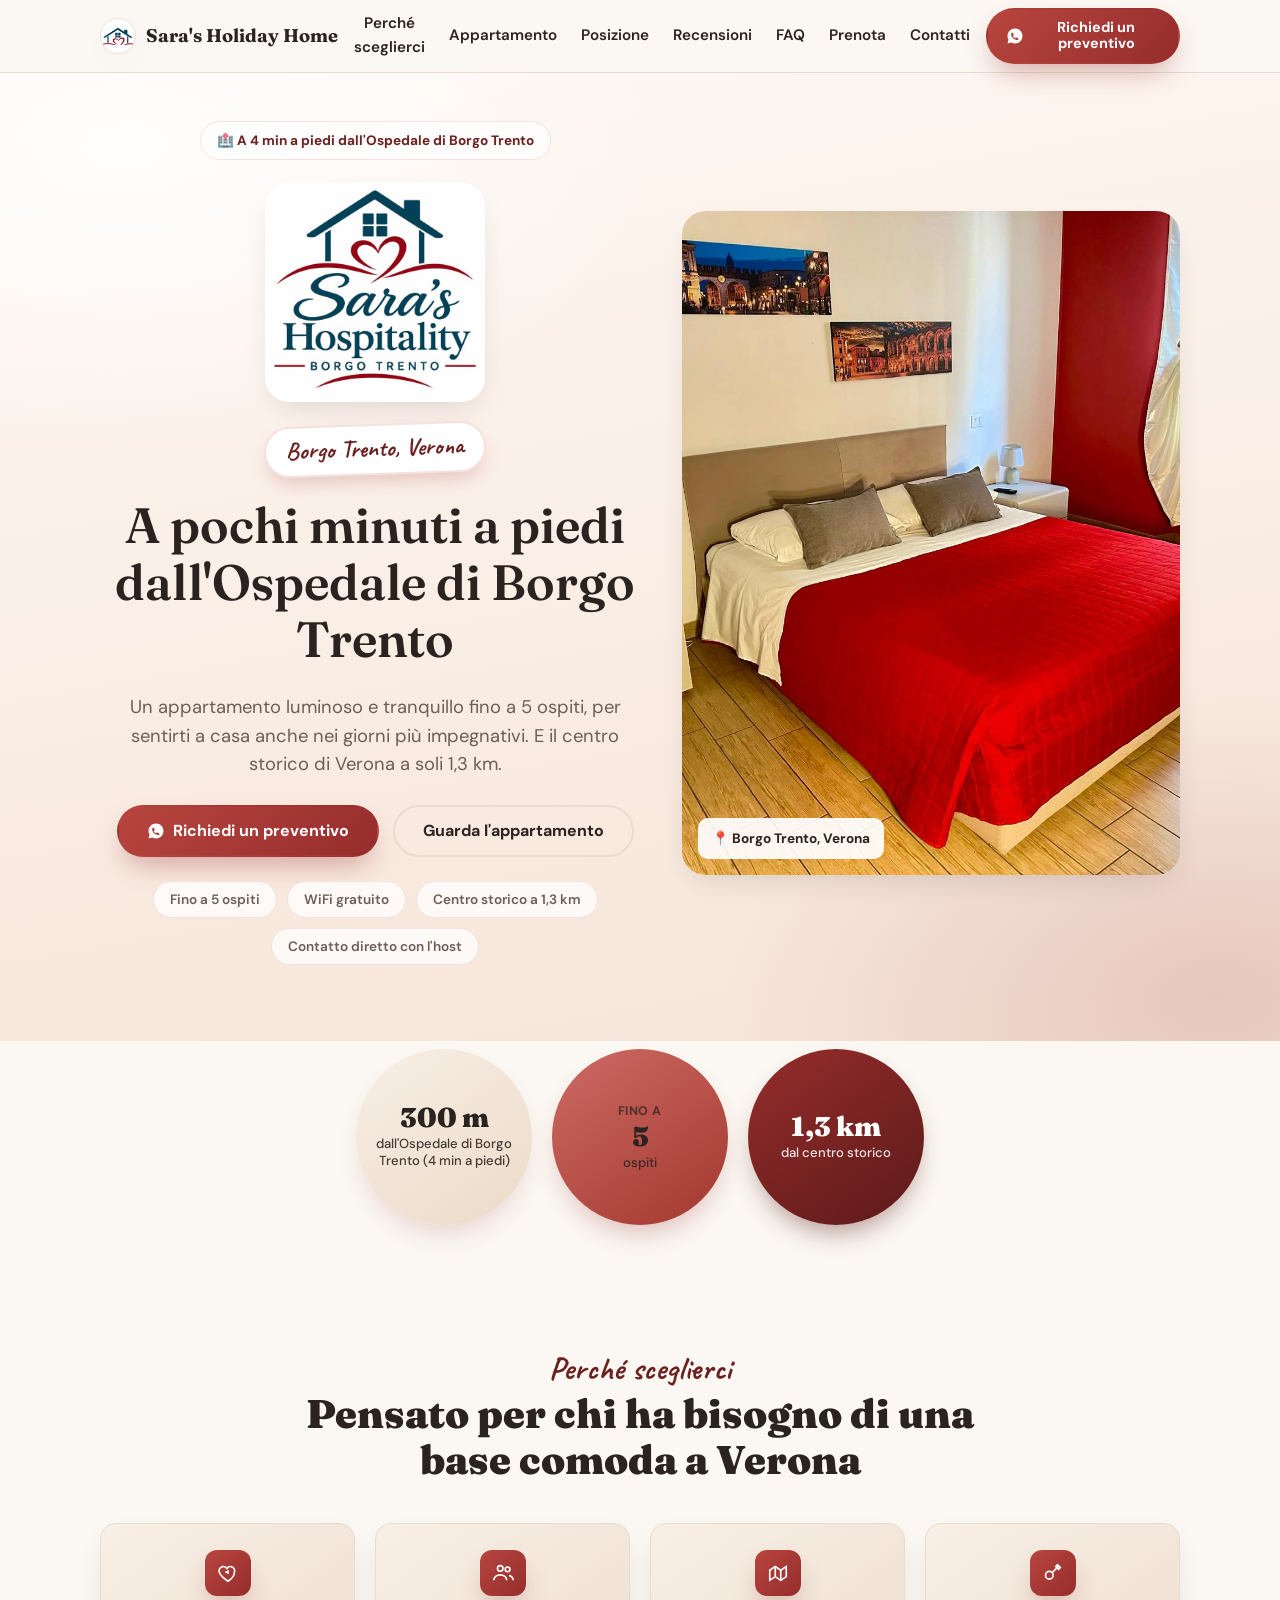
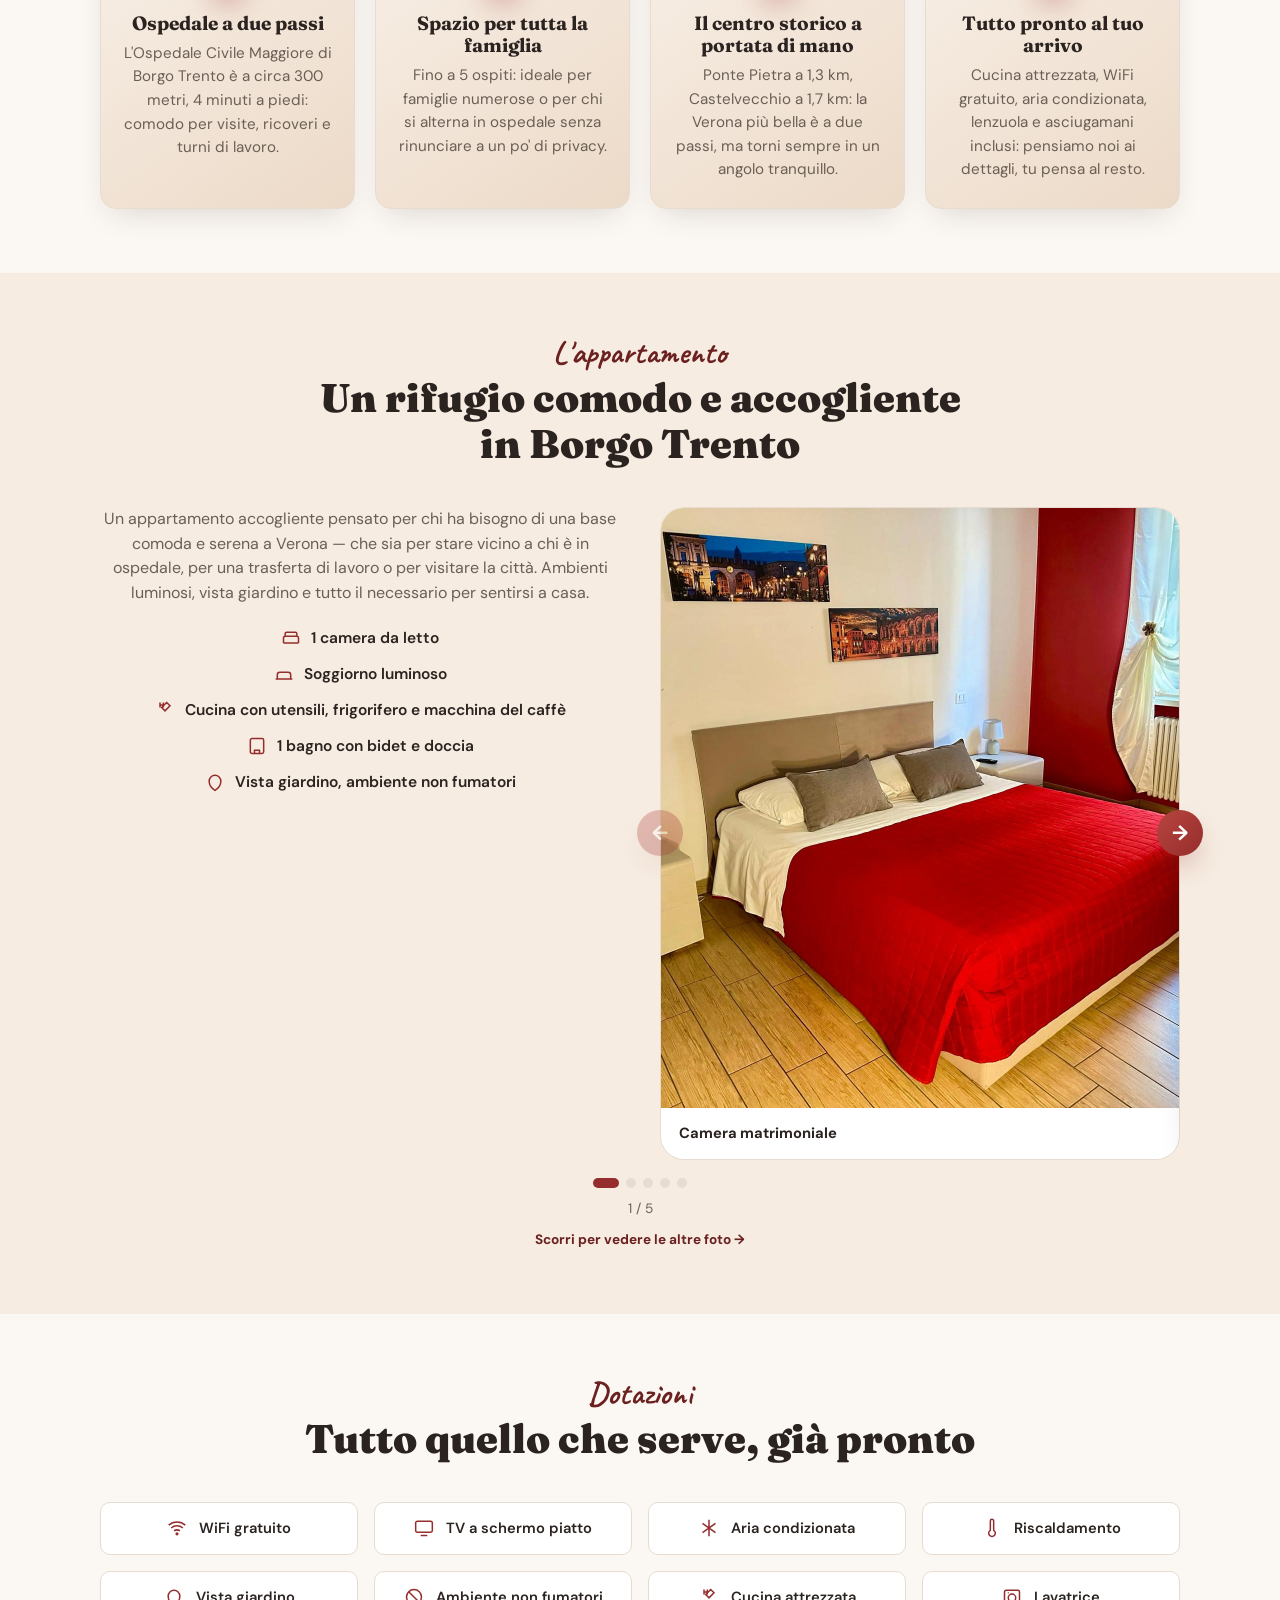
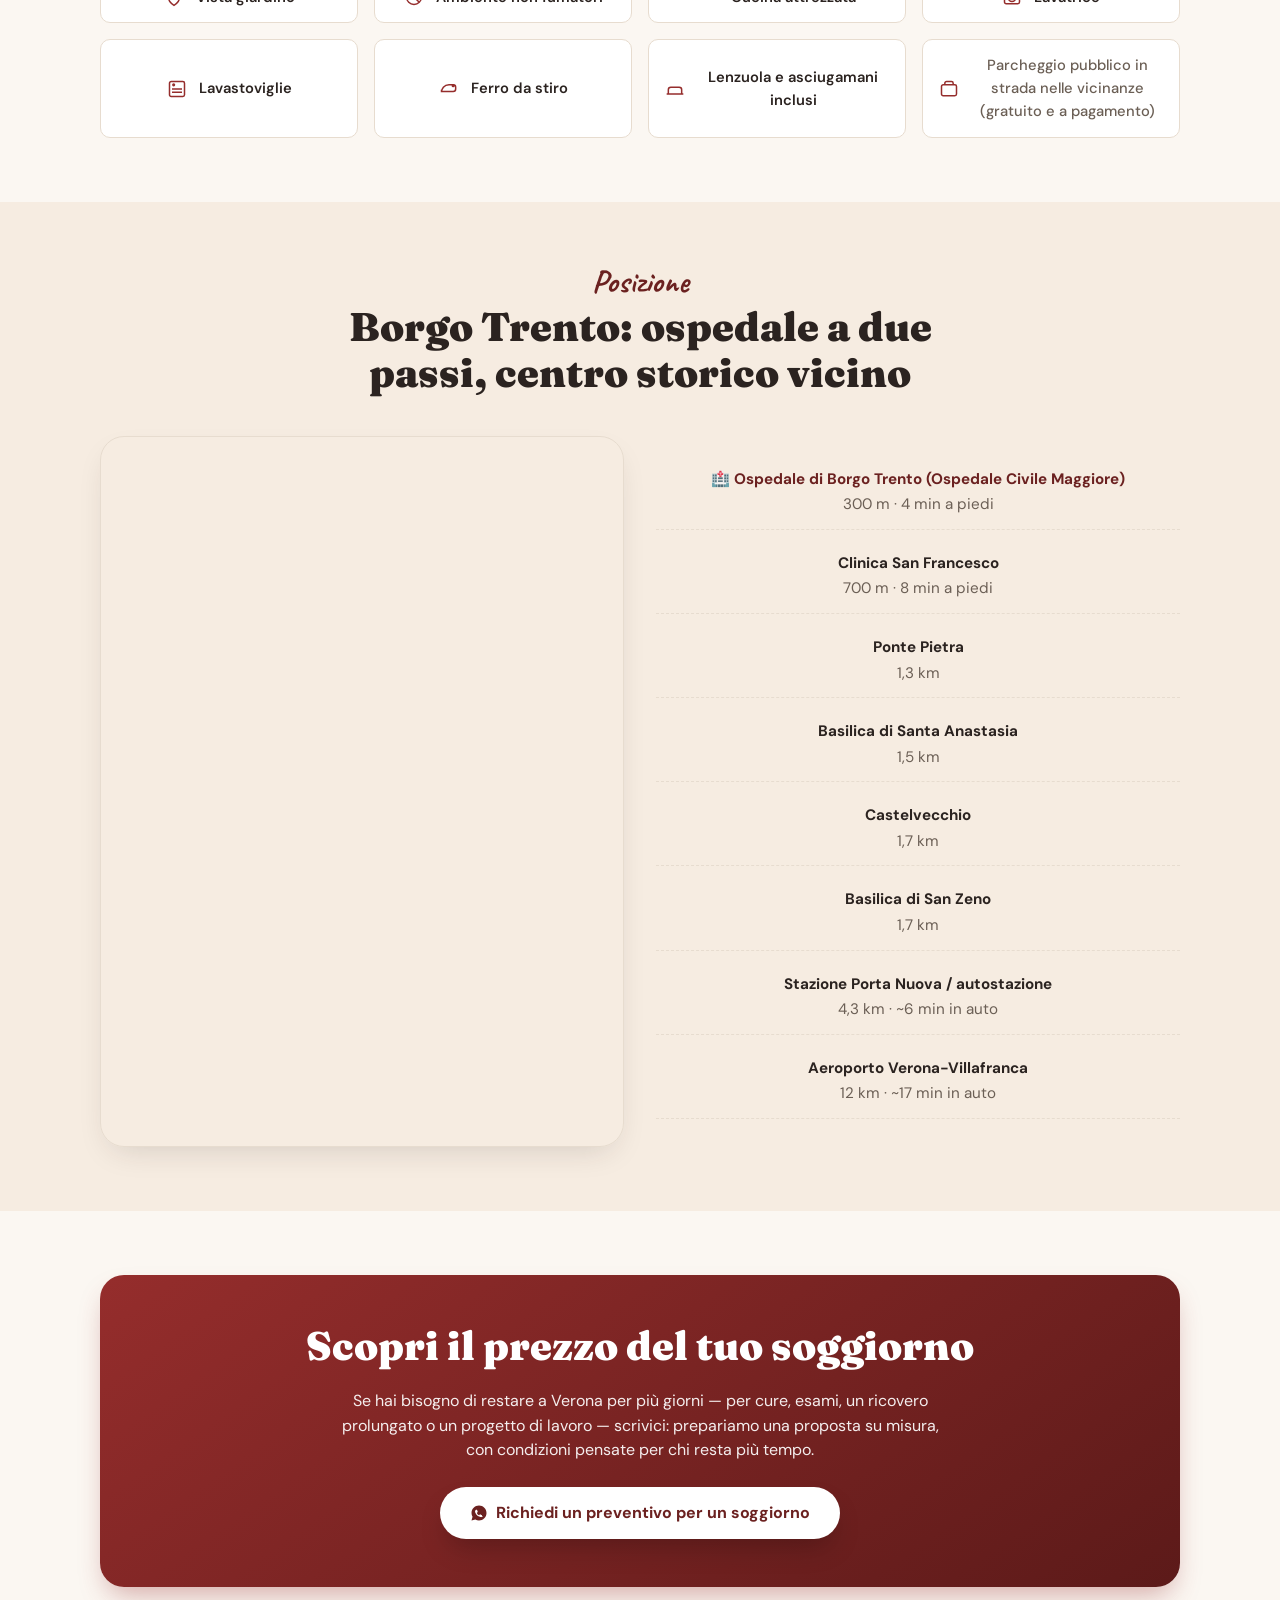
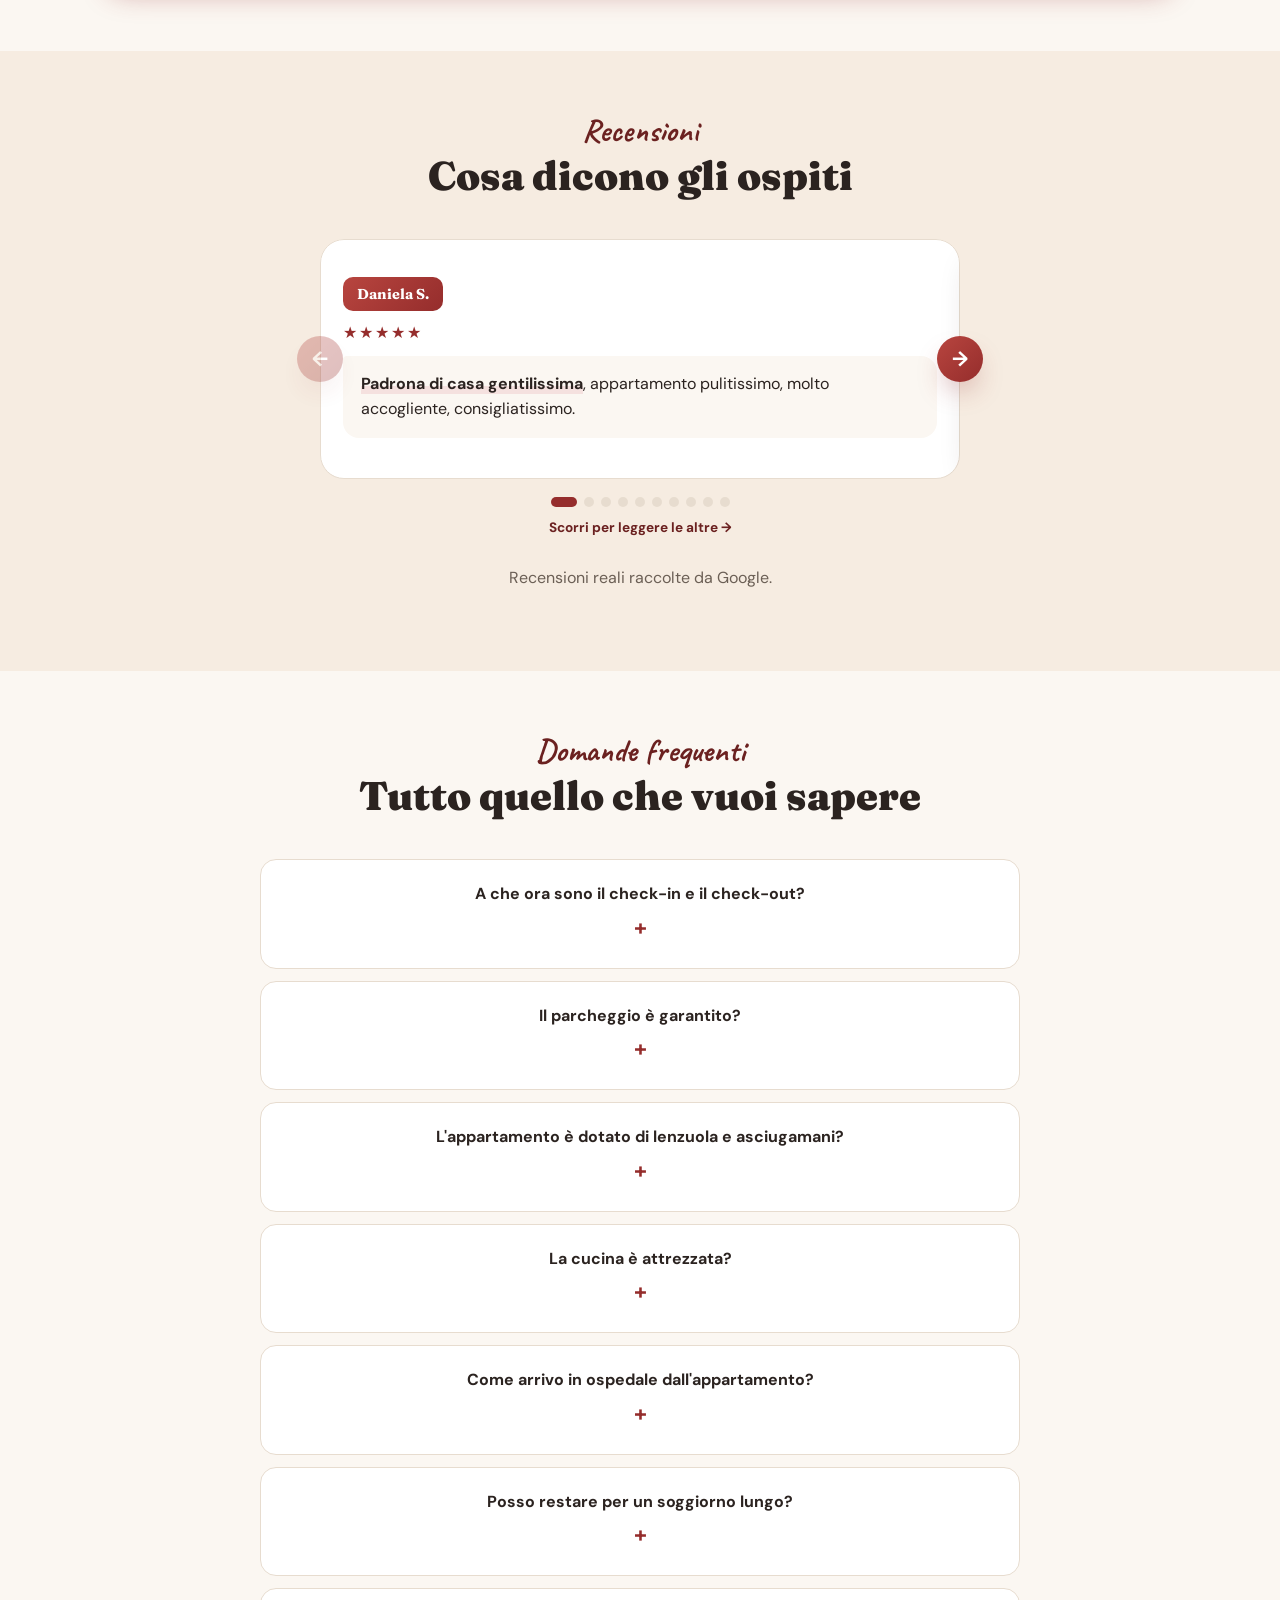
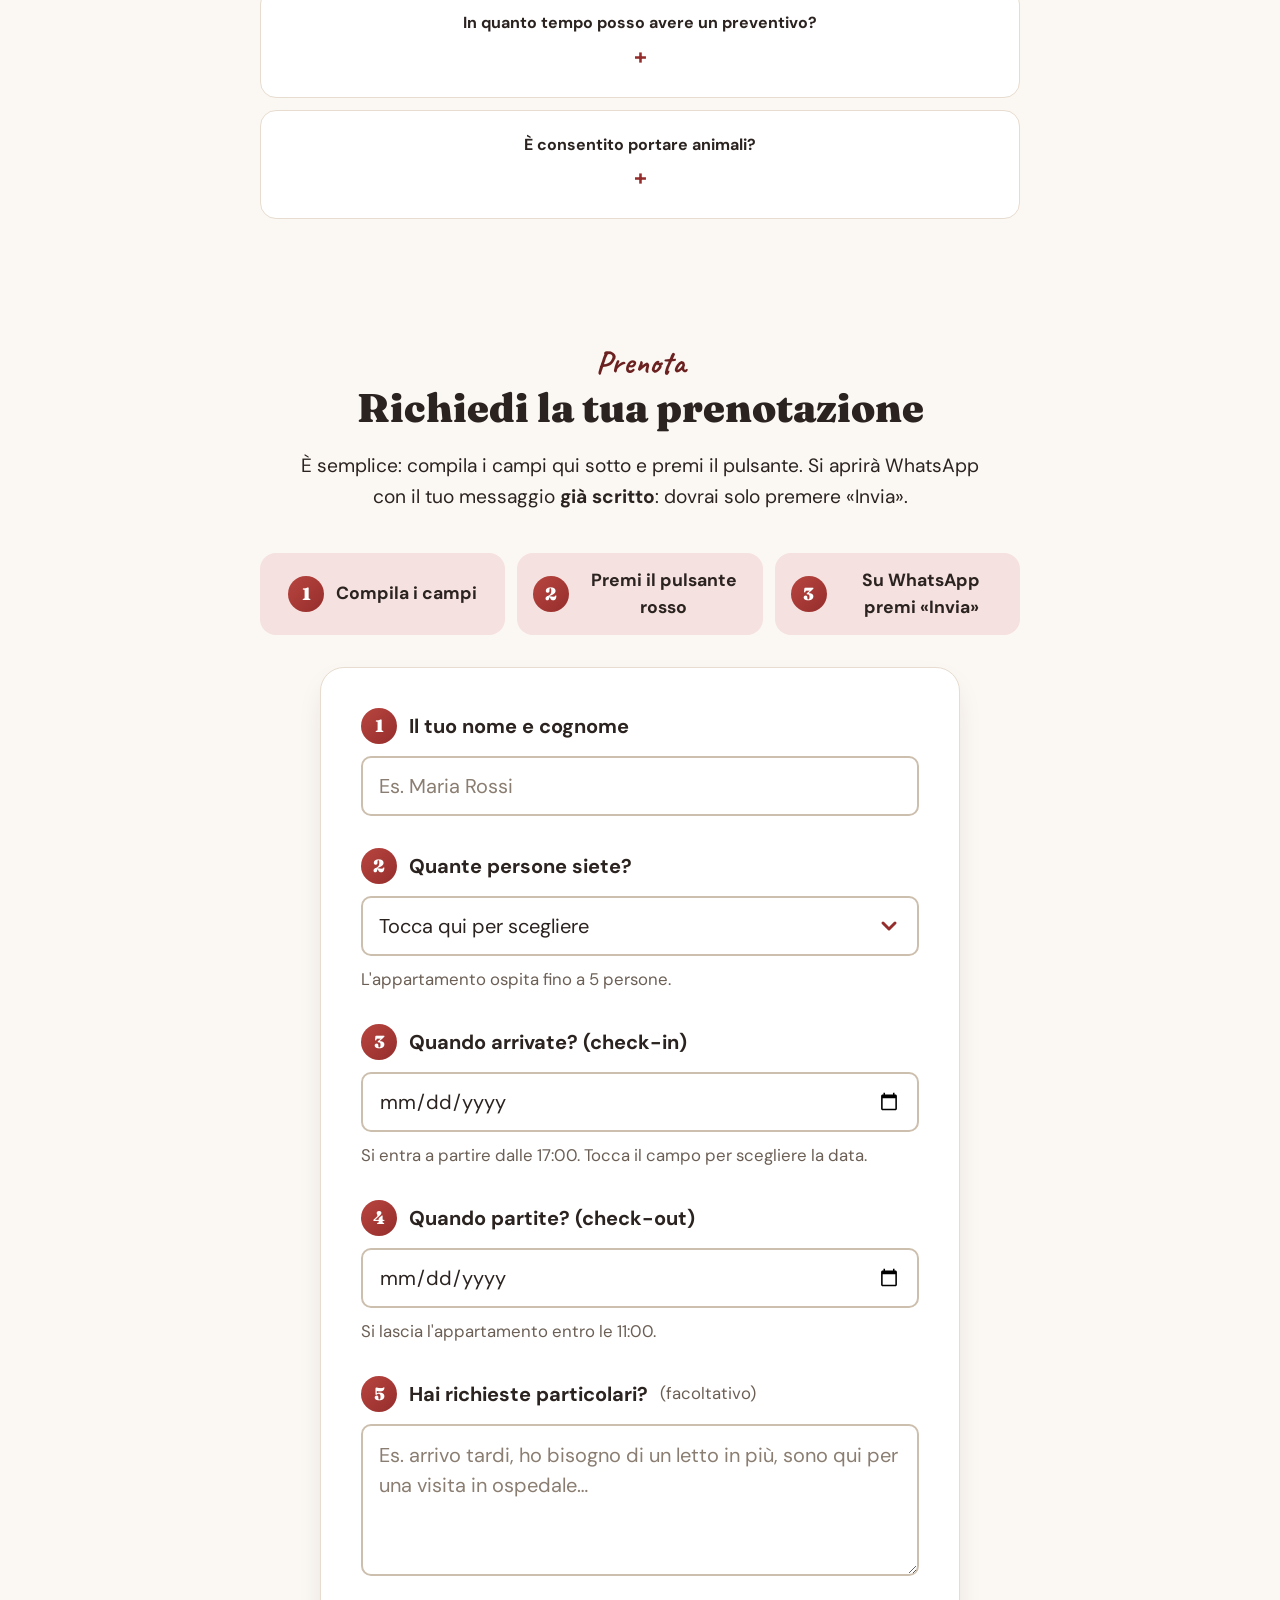
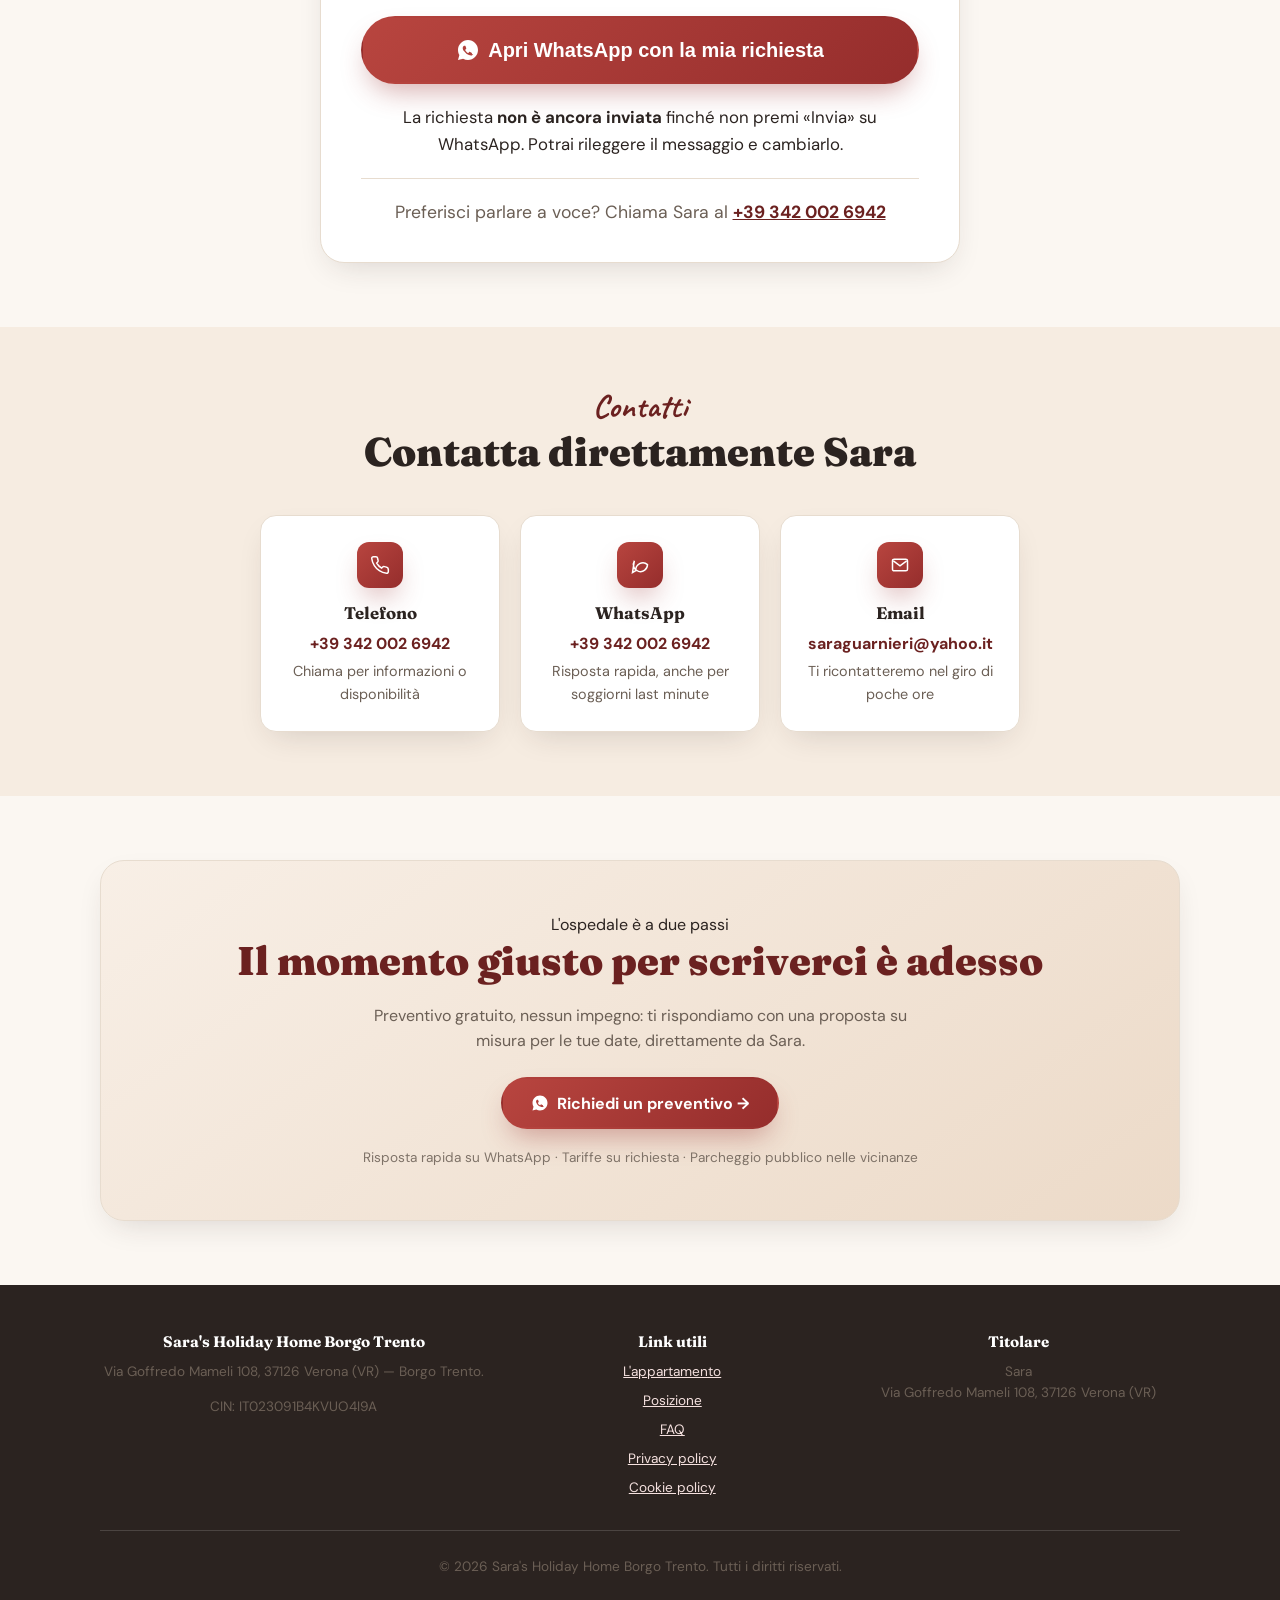
==== commit 4ed29fd3: "Aggiorna il logo con il nuovo marchio Sara's Hospitality Borgo Trento Logo intero nell'hero (senza r" ====
--- a/index.html
+++ b/index.html
@@ -24,7 +24,7 @@
 <link rel="preconnect" href="https://fonts.gstatic.com" crossorigin />
 <link href="https://fonts.googleapis.com/css2?family=Fraunces:opsz,wght@9..144,600;9..144,700;9..144,900&family=Caveat:wght@600;700&family=DM+Sans:wght@400;500;700&display=swap" rel="stylesheet" />
 <link rel="stylesheet" href="css/style.css" />
-<link rel="icon" href="images/logo-sara.png" />
+<link rel="icon" href="images/logo-sara-icon.png" />
 
 <script type="application/ld+json">
 {
@@ -69,7 +69,7 @@
 <header class="site-header">
   <div class="container">
     <a class="brand" href="#top">
-      <span class="brand-mark"><img src="images/logo-sara.png" alt="" /></span>
+      <span class="brand-mark"><img src="images/logo-sara-icon.png" alt="" /></span>
       Sara's Holiday Home
     </a>
     <nav class="nav-links" data-nav-menu aria-label="Sezioni principali">
@@ -94,7 +94,7 @@
     <div class="container hero-grid">
       <div class="hero-copy">
         <span class="badge">🏥 A 4 min a piedi dall'Ospedale di Borgo Trento</span>
-        <img class="hero-logo" src="images/logo-sara.png" alt="Sara's Holiday Home" width="128" height="128" />
+        <img class="hero-logo" src="images/logo-sara-hospitality.jpg" alt="Sara's Hospitality Borgo Trento" width="220" height="220" />
         <span class="script-tag">Borgo Trento, Verona</span>
         <h1>A pochi minuti a piedi dall'Ospedale di Borgo Trento</h1>
         <p class="lead">Un appartamento luminoso e tranquillo fino a 5 ospiti, per sentirti a casa anche nei giorni più impegnativi. E il centro storico di Verona a soli 1,3 km.</p>
--- a/css/style.css
+++ b/css/style.css
@@ -199,8 +199,9 @@
   height: 36px;
   border-radius: 50%;
   overflow: hidden;
-  background: var(--grad-accent);
-  box-shadow: var(--shadow-accent);
+  background: #fff;
+  border: 1px solid var(--color-border);
+  box-shadow: var(--shadow-soft);
   color: #fff;
   display: flex;
   align-items: center;
@@ -216,11 +217,12 @@
 }
 
 .hero-logo {
-  width: 128px;
-  height: 128px;
-  border-radius: 50%;
-  object-fit: cover;
-  box-shadow: var(--shadow-accent);
+  width: 220px;
+  max-width: 70%;
+  height: auto;
+  border-radius: var(--radius-lg);
+  background: #fff;
+  box-shadow: var(--shadow-soft);
   margin: 0 auto 22px;
   display: block;
 }
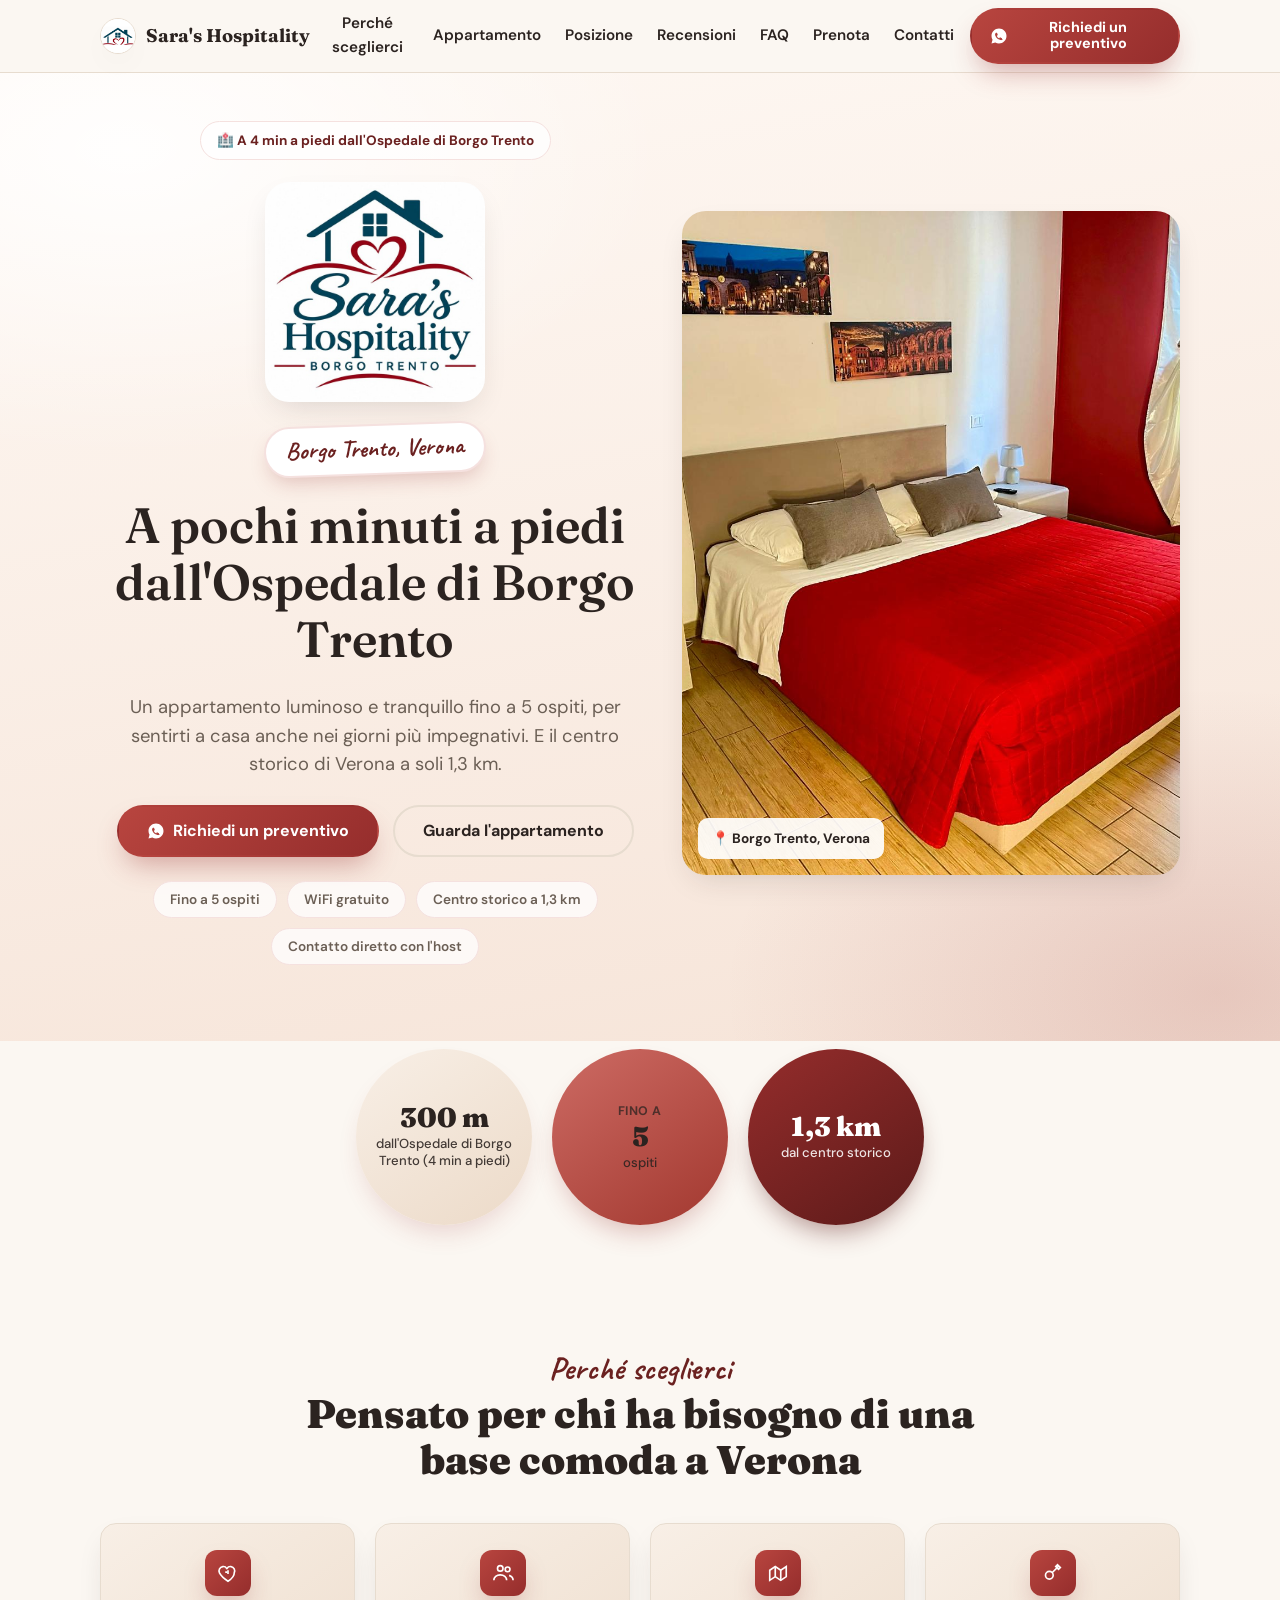
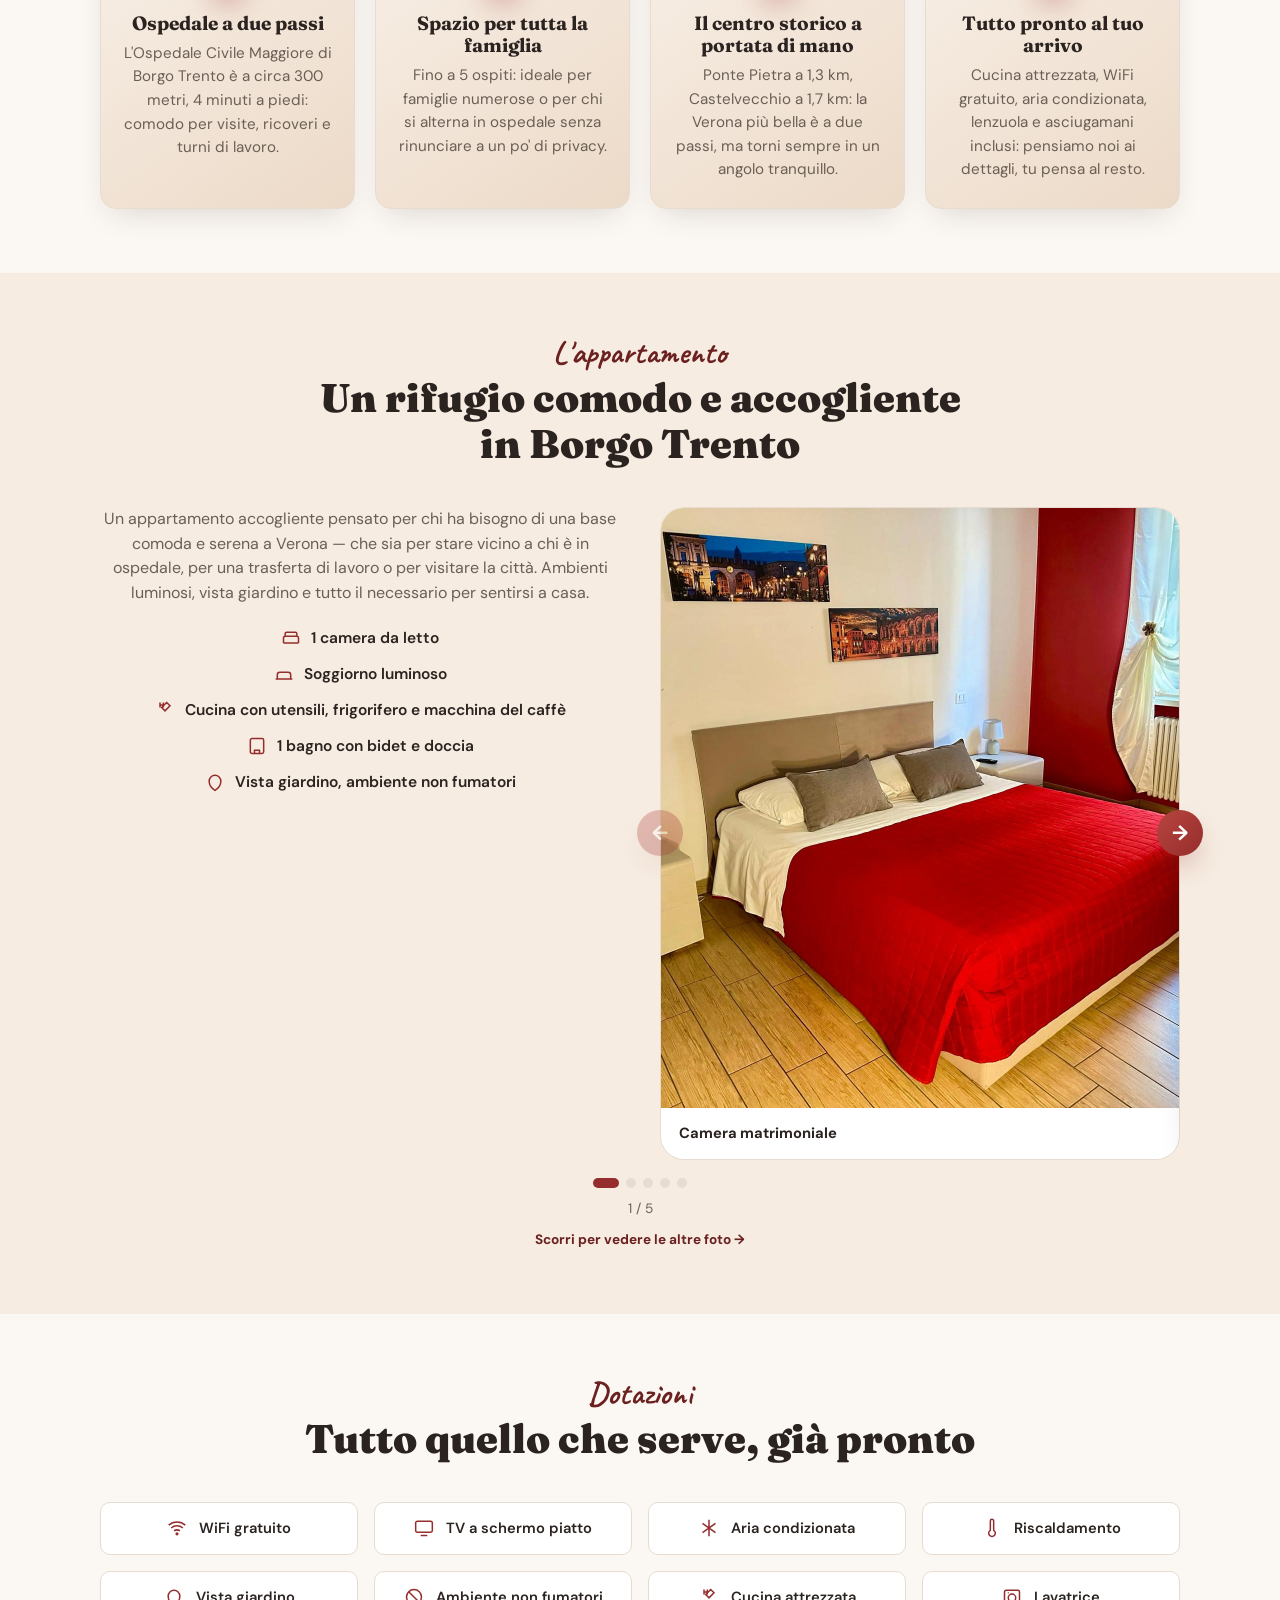
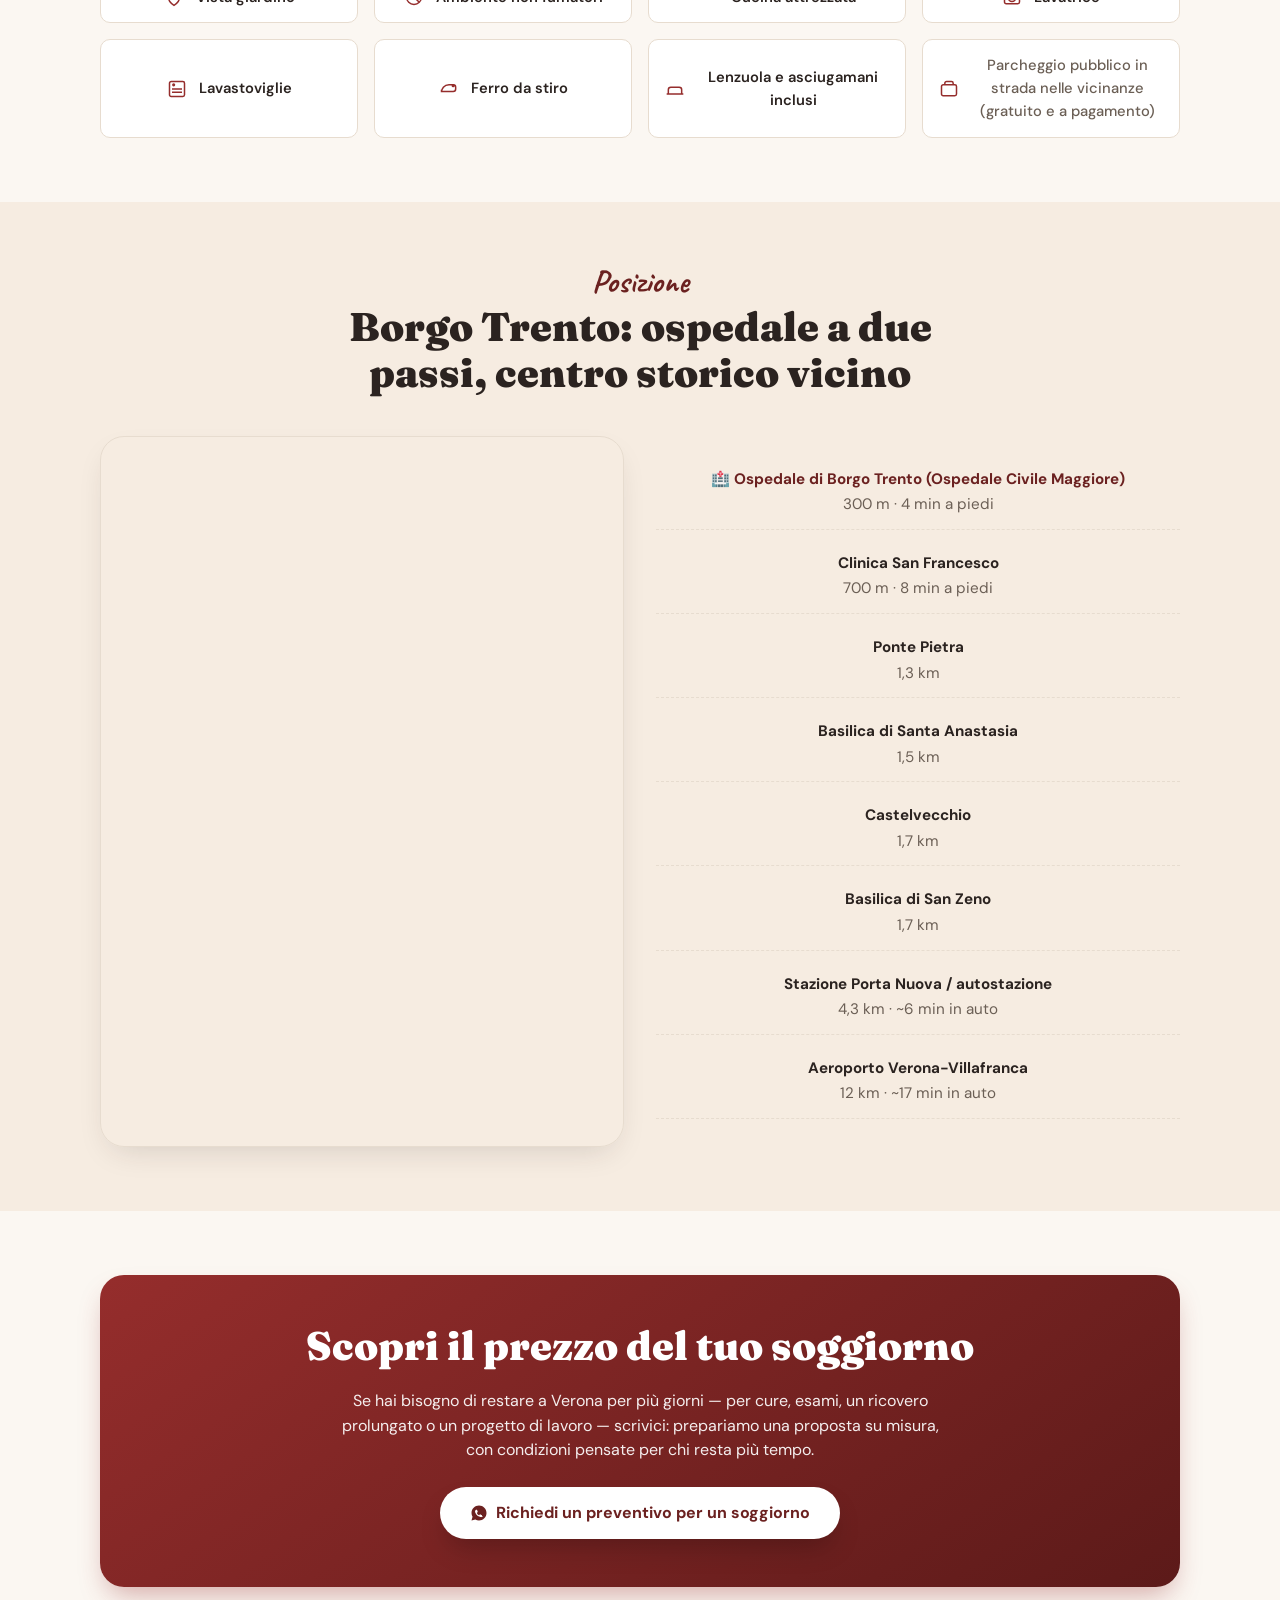
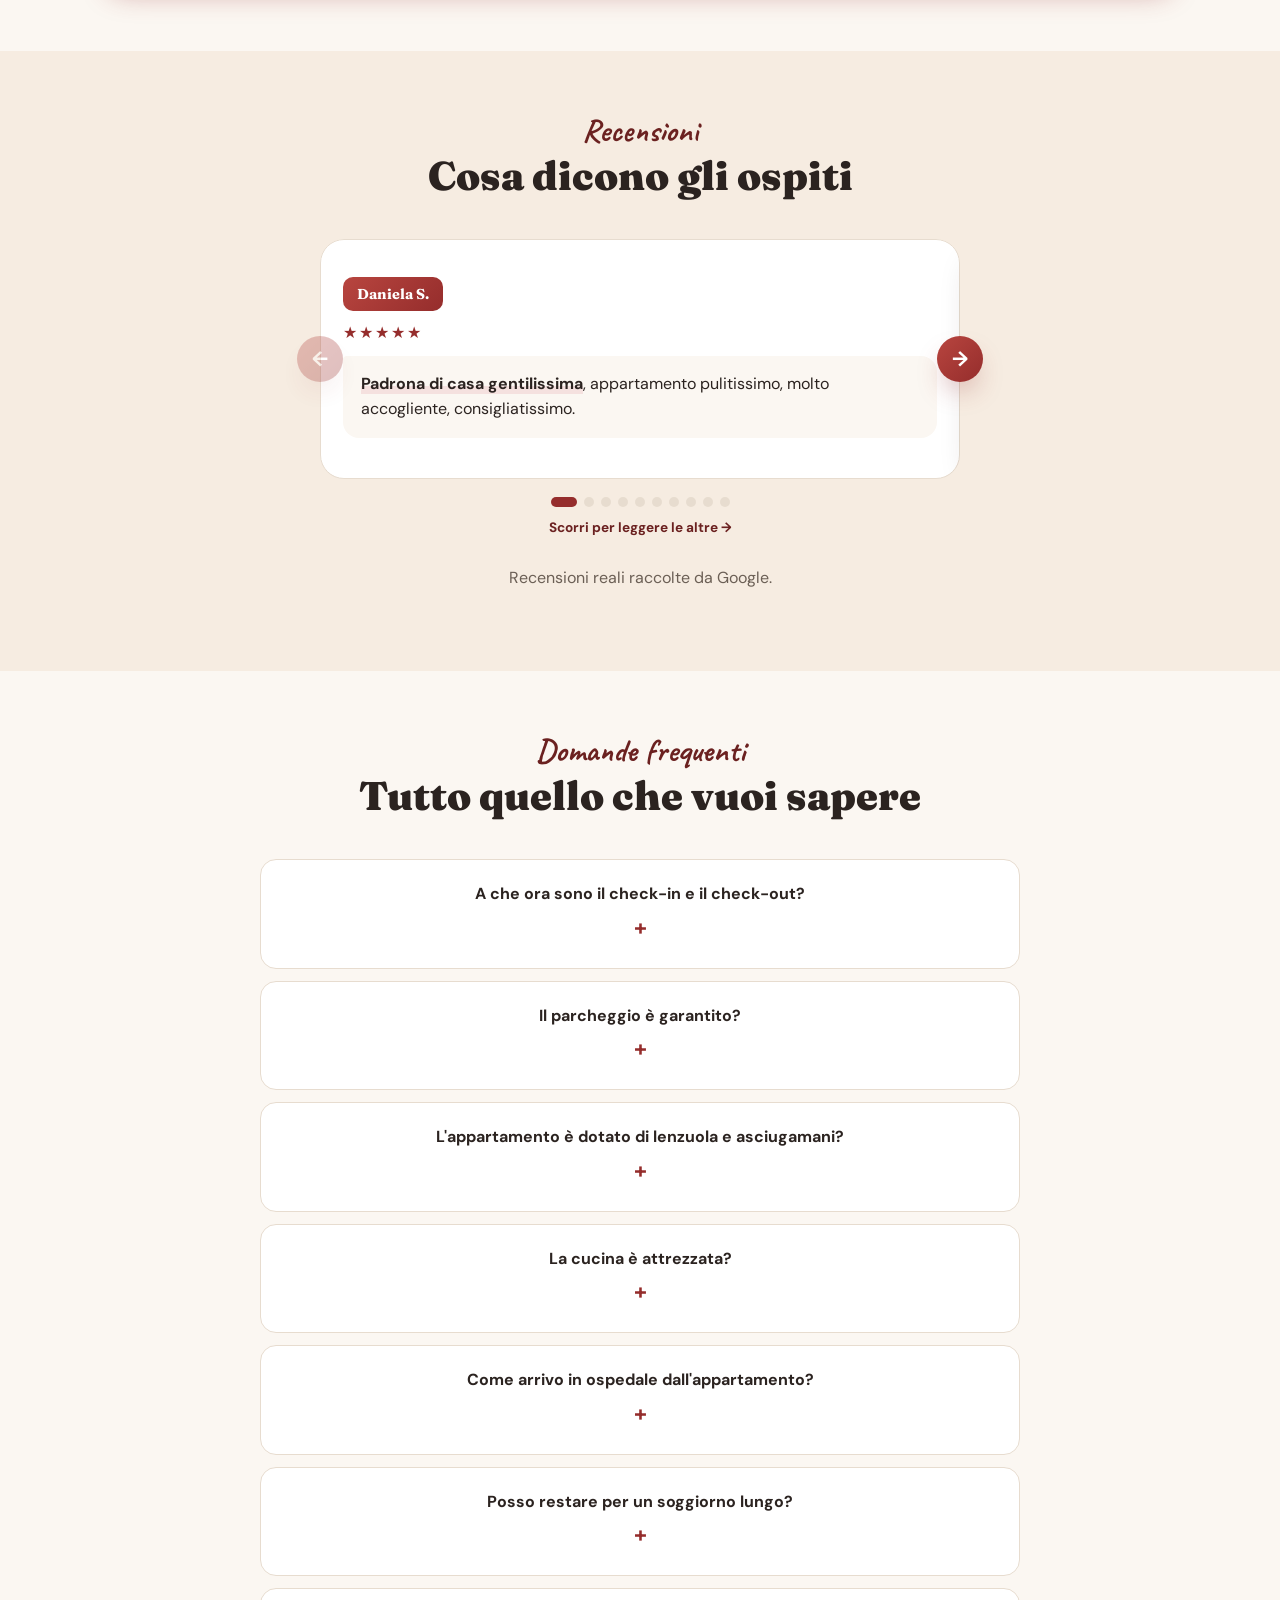
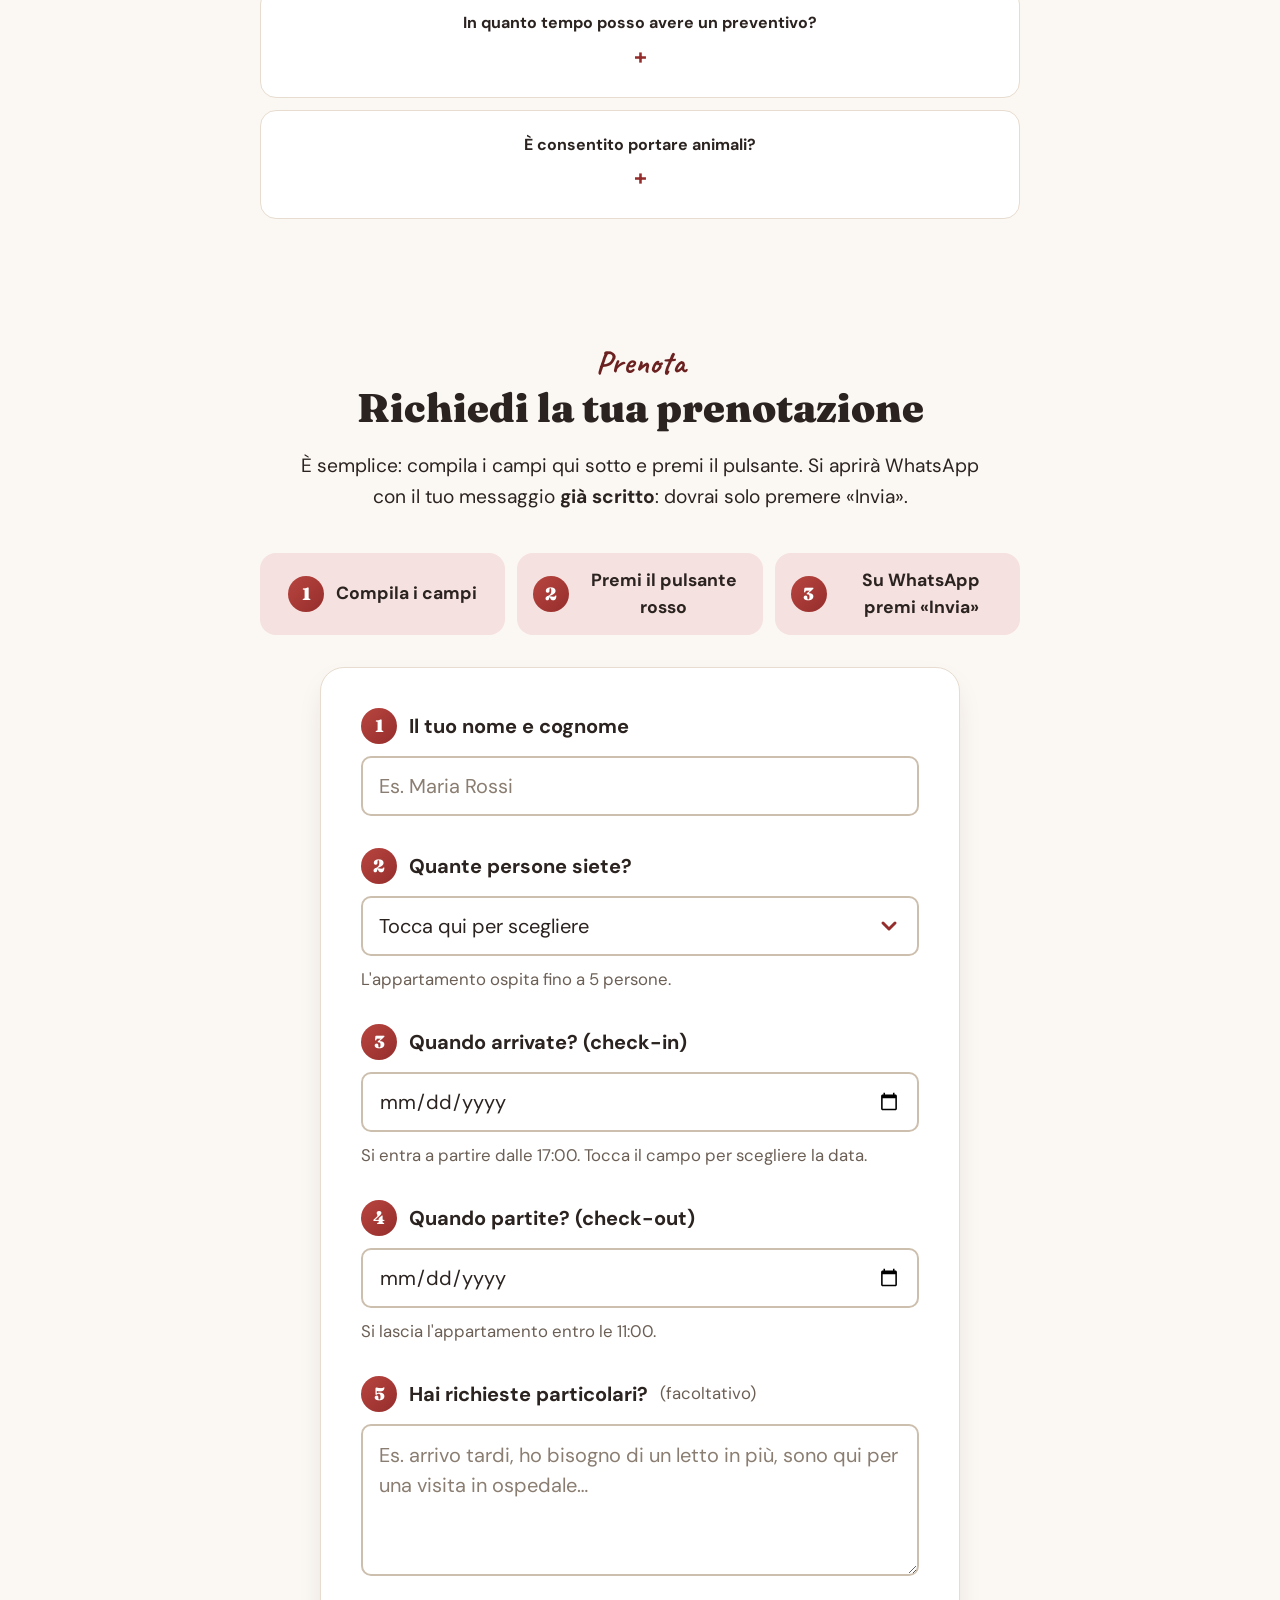
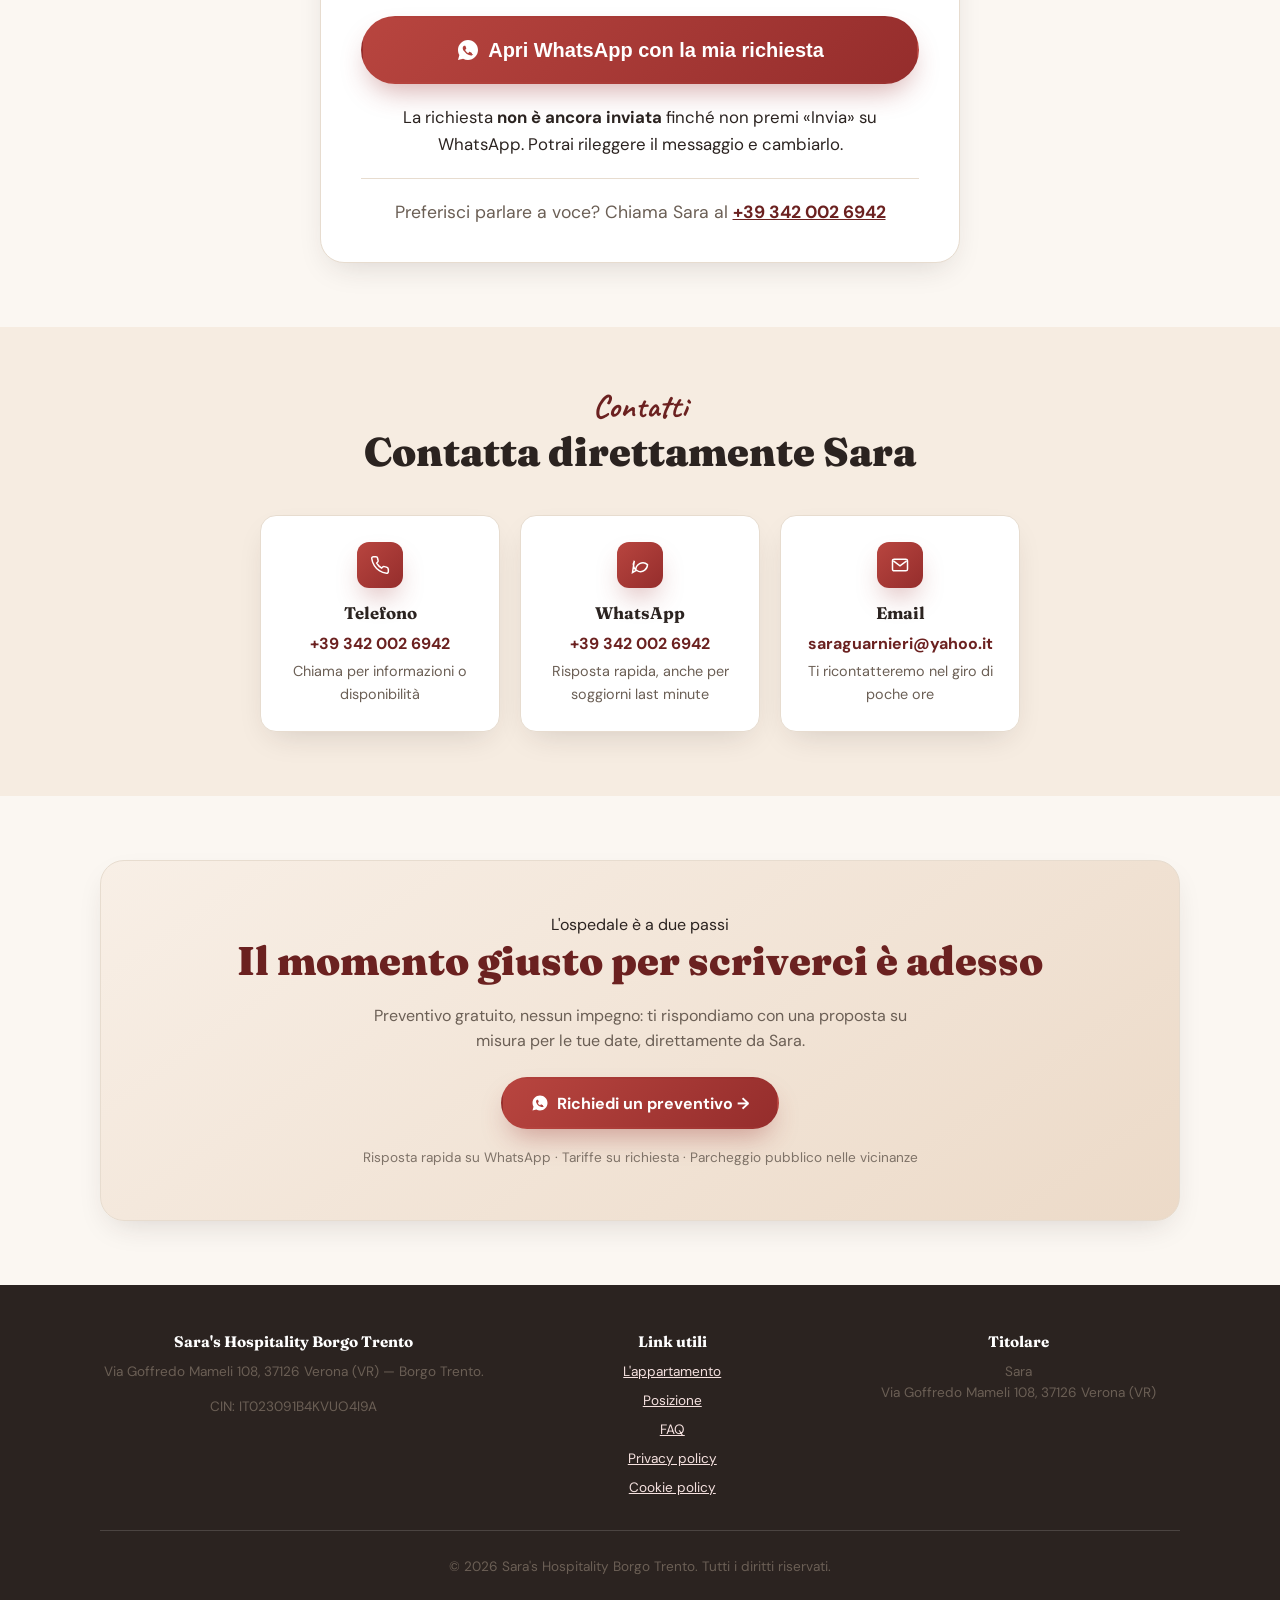
==== commit 18baa0e5: "Rinomina il sito in Sara's Hospitality Borgo Trento Nuovo nome in titoli, intestazione, footer, pagi" ====
--- a/index.html
+++ b/index.html
@@ -3,21 +3,18 @@
 <head>
 <meta charset="utf-8" />
 <meta name="viewport" content="width=device-width, initial-scale=1" />
-<title>Sara's Holiday Home Borgo Trento | Appartamento vicino Ospedale di Verona</title>
+<title>Sara's Hospitality Borgo Trento | Appartamento vicino Ospedale di Verona</title>
 <meta name="description" content="Appartamento luminoso fino a 5 ospiti a Verona, Borgo Trento: a pochi minuti dall'Ospedale Civile Maggiore e a 1,3 km dal centro storico. Contatta direttamente l'host per un preventivo personalizzato." />
-<link rel="canonical" href="https://www.sarasholidayhome.it/" />
-<link rel="alternate" hreflang="it" href="https://www.sarasholidayhome.it/" />
-<link rel="alternate" hreflang="en" href="https://www.sarasholidayhome.it/en/" />
-<link rel="alternate" hreflang="x-default" href="https://www.sarasholidayhome.it/" />
+<link rel="canonical" href="https://sara-holiday-home.vercel.app/" />
 
 <!-- Open Graph / WhatsApp preview -->
 <meta property="og:type" content="website" />
 <meta property="og:locale" content="it_IT" />
-<meta property="og:site_name" content="Sara's Holiday Home Borgo Trento" />
-<meta property="og:title" content="Sara's Holiday Home Borgo Trento | Appartamento vicino Ospedale di Verona" />
+<meta property="og:site_name" content="Sara's Hospitality Borgo Trento" />
+<meta property="og:title" content="Sara's Hospitality Borgo Trento | Appartamento vicino Ospedale di Verona" />
 <meta property="og:description" content="Appartamento luminoso fino a 5 ospiti a Verona, Borgo Trento: a pochi minuti dall'Ospedale Civile Maggiore e a 1,3 km dal centro storico." />
-<meta property="og:image" content="https://www.sarasholidayhome.it/images/camera-matrimoniale-rossa.jpg" />
-<meta property="og:url" content="https://www.sarasholidayhome.it/" />
+<meta property="og:image" content="https://sara-holiday-home.vercel.app/images/camera-matrimoniale-rossa.jpg" />
+<meta property="og:url" content="https://sara-holiday-home.vercel.app/" />
 <meta name="twitter:card" content="summary_large_image" />
 
 <link rel="preconnect" href="https://fonts.googleapis.com" />
@@ -30,7 +27,7 @@
 {
   "@context": "https://schema.org",
   "@type": "VacationRental",
-  "name": "Sara's Holiday Home Borgo Trento",
+  "name": "Sara's Hospitality Borgo Trento",
   "description": "Appartamento fino a 5 ospiti a Verona, Borgo Trento, a circa 300 metri (4 minuti a piedi) dall'Ospedale Civile Maggiore e a 1,3 km dal centro storico.",
   "address": {
     "@type": "PostalAddress",
@@ -41,11 +38,11 @@
     "addressCountry": "IT"
   },
   "image": [
-    "https://www.sarasholidayhome.it/images/camera-matrimoniale-rossa.jpg",
-    "https://www.sarasholidayhome.it/images/camera-doppia-vista-giardino.jpg",
-    "https://www.sarasholidayhome.it/images/soggiorno-cucina.jpg"
+    "https://sara-holiday-home.vercel.app/images/camera-matrimoniale-rossa.jpg",
+    "https://sara-holiday-home.vercel.app/images/camera-doppia-vista-giardino.jpg",
+    "https://sara-holiday-home.vercel.app/images/soggiorno-cucina.jpg"
   ],
-  "petsAllowed": false,
+  "petsAllowed": true,
   "numberOfRooms": 1,
   "occupancy": {
     "@type": "QuantitativeValue",
@@ -70,7 +67,7 @@
   <div class="container">
     <a class="brand" href="#top">
       <span class="brand-mark"><img src="images/logo-sara-icon.png" alt="" /></span>
-      Sara's Holiday Home
+      Sara's Hospitality
     </a>
     <nav class="nav-links" data-nav-menu aria-label="Sezioni principali">
       <a href="#perche">Perché sceglierci</a>
@@ -113,7 +110,7 @@
         </ul>
       </div>
       <div class="hero-media">
-        <img src="images/camera-matrimoniale-rossa.jpg" alt="Camera matrimoniale luminosa dell'appartamento Sara's Holiday Home a Verona" width="900" height="1125" />
+        <img src="images/camera-matrimoniale-rossa.jpg" alt="Camera matrimoniale luminosa dell'appartamento Sara's Hospitality a Verona" width="900" height="1125" />
         <div class="hero-tag">📍 Borgo Trento, Verona</div>
       </div>
     </div>
@@ -258,7 +255,7 @@
         <div class="map-embed">
           <iframe
             src="https://www.google.com/maps?q=Via+Goffredo+Mameli+108,+37126+Verona&output=embed"
-            title="Mappa di Sara's Holiday Home, Via Goffredo Mameli 108, Verona"
+            title="Mappa di Sara's Hospitality, Via Goffredo Mameli 108, Verona"
             loading="lazy"
             referrerpolicy="no-referrer-when-downgrade">
           </iframe>
@@ -520,7 +517,7 @@
   <div class="container">
     <div class="footer-grid">
       <div>
-        <h4>Sara's Holiday Home Borgo Trento</h4>
+        <h4>Sara's Hospitality Borgo Trento</h4>
         <p>Via Goffredo Mameli 108, 37126 Verona (VR) — Borgo Trento.</p>
         <p>CIN: IT023091B4KVUO4I9A</p>
       </div>
@@ -541,7 +538,7 @@
       </div>
     </div>
     <div class="footer-legal">
-      <p>© <span id="year"></span> Sara's Holiday Home Borgo Trento. Tutti i diritti riservati.</p>
+      <p>© <span id="year"></span> Sara's Hospitality Borgo Trento. Tutti i diritti riservati.</p>
     </div>
   </div>
 </footer>
--- a/css/style.css
+++ b/css/style.css
@@ -1,4 +1,4 @@
-/* Sara's Holiday Home Borgo Trento — design system
+/* Sara's Hospitality Borgo Trento — design system
    Ispirato al linguaggio visivo di strong-moms-club (gradienti caldi, bottoni
    pillola con ombra colorata, tag script, numeri "ghost", cerchi orb).
    Palette rossa ripresa dal colore esatto del logo (#952D2C). */
